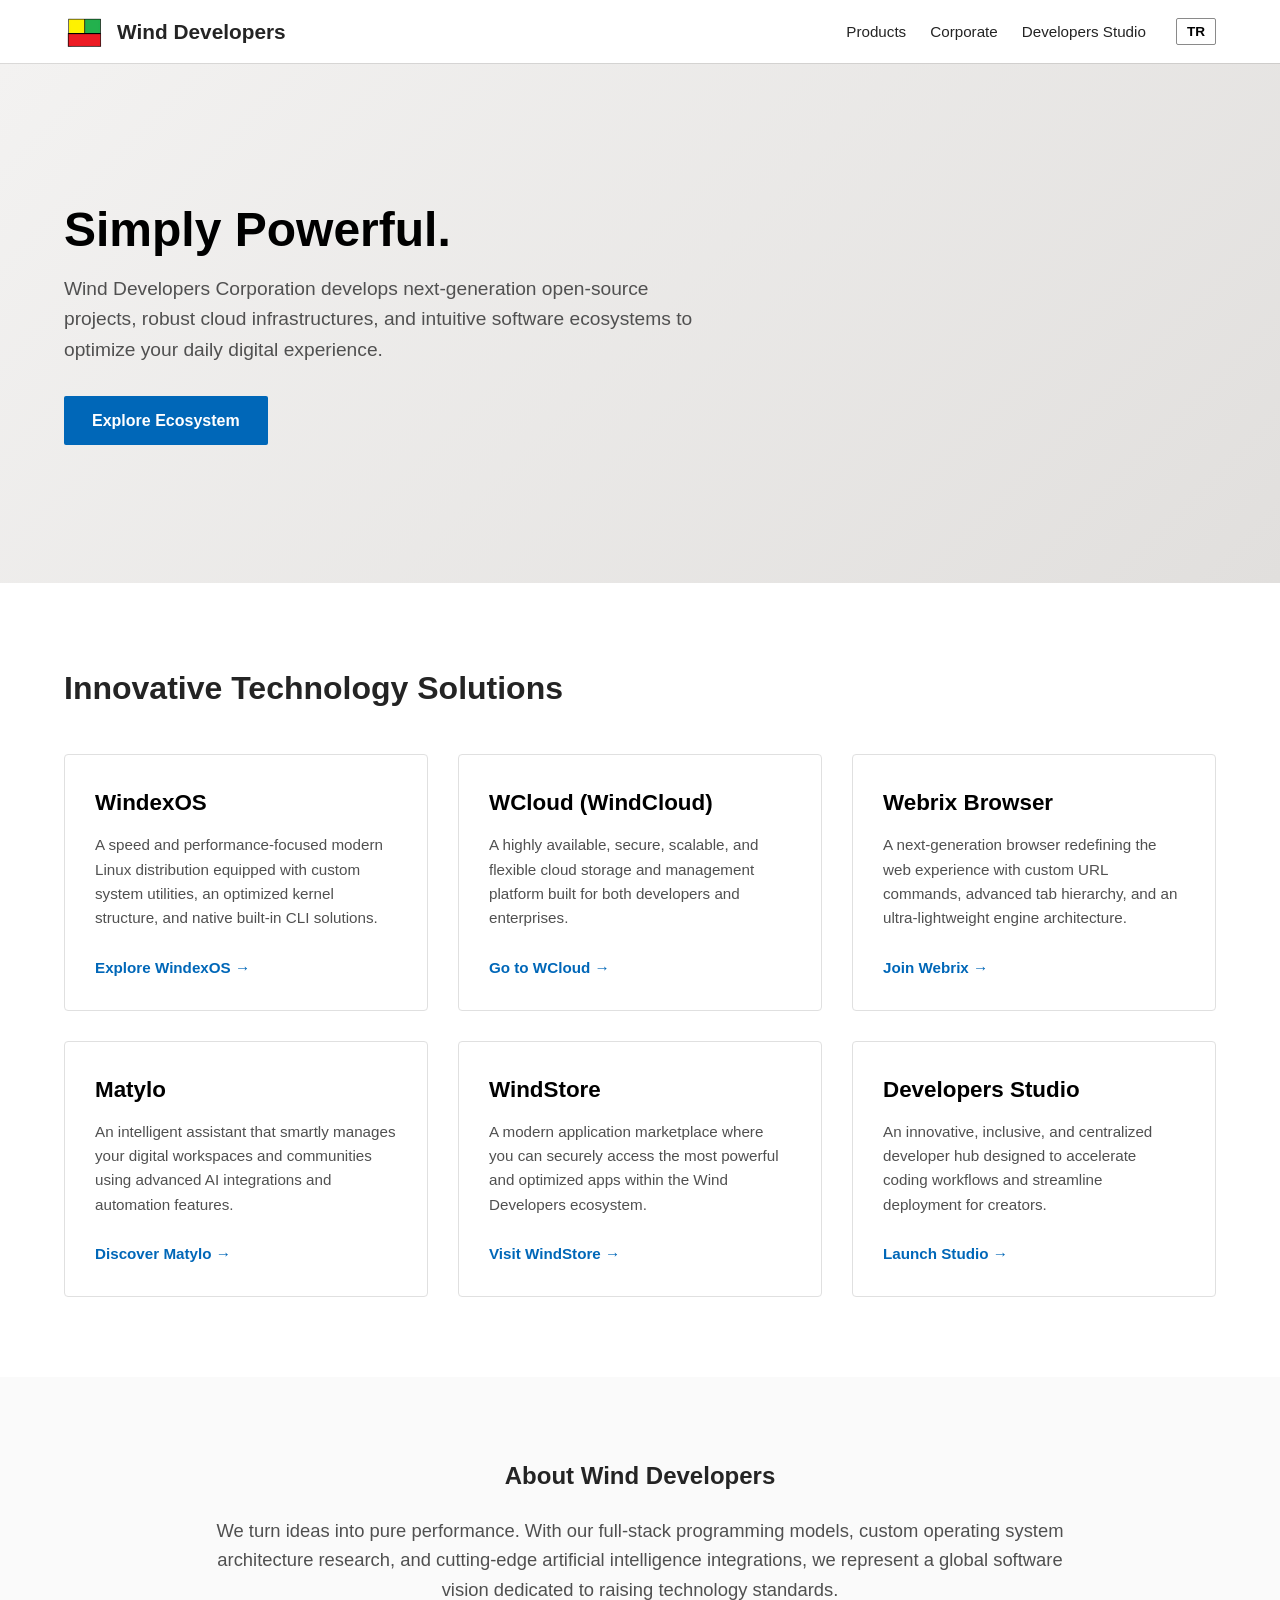
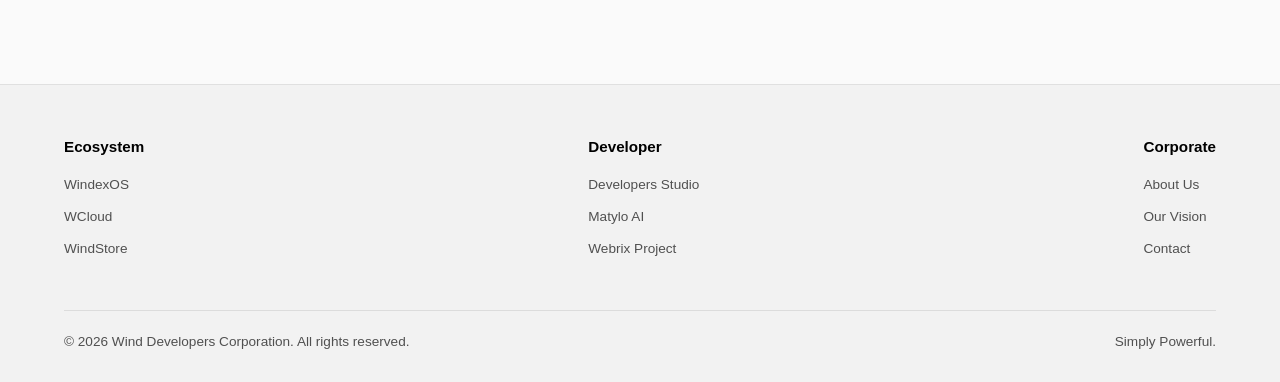
==== index.html @ a7b209c8 "Update index.html" ====
<!DOCTYPE html>
<html lang="en">
<head>
    <meta charset="UTF-8">
    <meta name="viewport" content="width=device-width, initial-scale=1.0">

    <!-- PRIMARY SEO -->
    <title>Wind Developers Corporation | Software & Cloud Solutions</title>
    <meta name="description" content="Wind Developers Corporation builds next-generation software: WindexOS Linux distro, WCloud storage, Webrix Browser, Matylo AI assistant, and the WindStore ecosystem.">
    <meta name="keywords" content="Wind Developers, WindexOS, WCloud, Webrix Browser, Matylo, WindStore, software company, open source, cloud infrastructure, Linux distribution">
    <meta name="author" content="Wind Developers Corporation">
    <meta name="robots" content="index, follow">

    <!-- CANONICAL -->
    <link rel="canonical" href="https://winddevelopers.duckdns.org/">

    <!-- HREFLANG for EN/TR -->
    <link rel="alternate" hreflang="en" href="https://winddevelopers.duckdns.org/">
    <link rel="alternate" hreflang="tr" href="https://winddevelopers.duckdns.org/?lang=tr">
    <link rel="alternate" hreflang="x-default" href="https://winddevelopers.duckdns.org/">

    <!-- GOOGLE SEARCH CONSOLE VERIFICATION -->
    <meta name="google-site-verification" content="AOjkO5IK5S6VUMw4ElCkUhm76u-BxYcvzF2sUktvgsA">

    <!-- FAVICON -->
    <link rel="icon" type="image/png" href="logo.png">
    <link rel="apple-touch-icon" href="logo.png">

    <!-- OPEN GRAPH -->
    <meta property="og:type" content="website">
    <meta property="og:title" content="Wind Developers Corporation | Simply Powerful">
    <meta property="og:description" content="Next-generation open-source projects, cloud infrastructures, and software ecosystems: WindexOS, WCloud, Webrix, Matylo, WindStore.">
    <meta property="og:image" content="https://winddevelopers.duckdns.org/logo.png">
    <meta property="og:url" content="https://winddevelopers.duckdns.org/">
    <meta property="og:site_name" content="Wind Developers Corporation">
    <meta property="og:locale" content="en_US">
    <meta property="og:locale:alternate" content="tr_TR">

    <!-- TWITTER CARD -->
    <meta name="twitter:card" content="summary_large_image">
    <meta name="twitter:title" content="Wind Developers Corporation | Simply Powerful">
    <meta name="twitter:description" content="WindexOS, WCloud, Webrix Browser, Matylo AI — the full Wind Developers ecosystem.">
    <meta name="twitter:image" content="https://winddevelopers.duckdns.org/logo.png">

    <!-- STRUCTURED DATA (JSON-LD) — helps Google understand the company -->
    <script type="application/ld+json">
    {
      "@context": "https://schema.org",
      "@type": "Organization",
      "name": "Wind Developers Corporation",
      "url": "https://winddevelopers.duckdns.org/",
      "logo": "https://winddevelopers.duckdns.org/logo.png",
      "description": "Wind Developers Corporation builds next-generation open-source software, cloud infrastructure, and AI-powered ecosystems including WindexOS, WCloud, Webrix Browser, Matylo, and WindStore.",
      "foundingDate": "2024",
      "sameAs": [
        "https://developerswind.vercel.app/",
        "https://windwindex.vercel.app/",
        "https://windcloud.onhercules.app"
      ],
      "makesOffer": [
        { "@type": "Offer", "name": "WindexOS", "url": "https://windwindex.vercel.app/" },
        { "@type": "Offer", "name": "WCloud", "url": "https://windcloud.onhercules.app" },
        { "@type": "Offer", "name": "Webrix Browser", "url": "https://sites.google.com/view/webrixbrowser/home" },
        { "@type": "Offer", "name": "Matylo", "url": "https://sites.google.com/view/matylo/ana-sayfa" },
        { "@type": "Offer", "name": "WindStore", "url": "https://windstore.base44.app/" },
        { "@type": "Offer", "name": "Developers Studio", "url": "https://developerswind.vercel.app/" }
      ]
    }
    </script>

    <style>
        :root {
            --primary-color: #0067b8;
            --dark-bg: #111111;
            --light-bg: #f2f2f2;
            --text-color: #242424;
            --text-light: #505050;
            --card-shadow: 0 4px 12px rgba(0, 0, 0, 0.08);
            --transition: all 0.3s ease;
        }

        * {
            margin: 0;
            padding: 0;
            box-sizing: border-box;
            font-family: 'Segoe UI', Tahoma, Geneva, Verdana, sans-serif;
        }

        body {
            color: var(--text-color);
            background-color: #fff;
            line-height: 1.6;
        }

        header {
            position: sticky;
            top: 0;
            background: rgba(255, 255, 255, 0.95);
            backdrop-filter: blur(10px);
            box-shadow: 0 1px 0 rgba(0,0,0,0.1);
            z-index: 1000;
        }

        .nav-container {
            max-width: 1600px;
            margin: 0 auto;
            display: flex;
            justify-content: space-between;
            align-items: center;
            padding: 15px 5%;
        }

        .logo-area {
            display: flex;
            align-items: center;
            gap: 12px;
            text-decoration: none;
            color: var(--text-color);
            font-weight: 700;
            font-size: 1.3rem;
        }

        .logo-area img {
            height: 32px;
            width: auto;
        }

        .nav-right {
            display: flex;
            align-items: center;
            gap: 30px;
        }

        nav ul {
            display: flex;
            list-style: none;
            gap: 24px;
        }

        nav ul a {
            text-decoration: none;
            color: var(--text-color);
            font-size: 0.95rem;
            font-weight: 500;
            transition: var(--transition);
        }

        nav ul a:hover {
            color: var(--primary-color);
        }

        .lang-switcher {
            background: #fff;
            border: 1px solid #8a8a8a;
            padding: 5px 10px;
            font-size: 0.85rem;
            font-weight: 600;
            cursor: pointer;
            transition: var(--transition);
            border-radius: 2px;
        }

        .lang-switcher:hover {
            background: var(--light-bg);
            border-color: var(--text-color);
        }

        .hero {
            background: linear-gradient(135deg, #f3f2f1 0%, #e1dfdd 100%);
            padding: 100px 5%;
            display: flex;
            align-items: center;
            min-height: 520px;
        }

        .hero-content {
            max-width: 650px;
        }

        .hero h1 {
            font-size: 3rem;
            font-weight: 600;
            line-height: 1.2;
            margin-bottom: 15px;
            color: #000;
        }

        .hero p {
            font-size: 1.2rem;
            color: var(--text-light);
            margin-bottom: 30px;
        }

        .cta-btn {
            display: inline-block;
            background-color: var(--primary-color);
            color: #fff;
            padding: 12px 28px;
            font-weight: 600;
            text-decoration: none;
            transition: var(--transition);
            border-radius: 2px;
        }

        .cta-btn:hover {
            background-color: #005293;
            box-shadow: var(--card-shadow);
        }

        .products-section {
            max-width: 1600px;
            margin: 0 auto;
            padding: 80px 5%;
        }

        .section-title {
            font-size: 2rem;
            font-weight: 600;
            margin-bottom: 40px;
        }

        .products-grid {
            display: grid;
            grid-template-columns: repeat(auto-fit, minmax(320px, 1fr));
            gap: 30px;
        }

        .product-card {
            background: #fff;
            border: 1px solid #e0e0e0;
            padding: 30px;
            display: flex;
            flex-direction: column;
            justify-content: space-between;
            transition: var(--transition);
            border-radius: 4px;
        }

        .product-card:hover {
            transform: translateY(-4px);
            box-shadow: 0 15px 30px rgba(0,0,0,0.1);
            border-color: transparent;
        }

        .product-card h3 {
            font-size: 1.4rem;
            margin-bottom: 12px;
            color: #000;
        }

        .product-card p {
            color: var(--text-light);
            font-size: 0.95rem;
            margin-bottom: 25px;
            flex-grow: 1;
        }

        .product-link {
            color: var(--primary-color);
            text-decoration: none;
            font-weight: 600;
            font-size: 0.95rem;
            display: inline-flex;
            align-items: center;
            gap: 5px;
        }

        .product-link:hover {
            text-decoration: underline;
        }

        .about-section {
            background-color: #fafafa;
            padding: 80px 5%;
            text-align: center;
        }

        .about-container {
            max-width: 850px;
            margin: 0 auto;
        }

        .about-container p {
            font-size: 1.15rem;
            color: var(--text-light);
            margin-top: 20px;
        }

        footer {
            background-color: var(--light-bg);
            padding: 50px 5% 30px;
            border-top: 1px solid #e0e0e0;
            font-size: 0.85rem;
            color: var(--text-light);
        }

        .footer-container {
            max-width: 1600px;
            margin: 0 auto;
            display: flex;
            justify-content: space-between;
            flex-wrap: wrap;
            gap: 30px;
            margin-bottom: 40px;
        }

        .footer-col h4 {
            color: #000;
            margin-bottom: 15px;
            font-size: 0.95rem;
        }

        .footer-col ul {
            list-style: none;
        }

        .footer-col ul li {
            margin-bottom: 10px;
        }

        .footer-col ul li a {
            text-decoration: none;
            color: var(--text-light);
            transition: var(--transition);
        }

        .footer-col ul li a:hover {
            color: var(--primary-color);
            text-decoration: underline;
        }

        .footer-bottom {
            max-width: 1600px;
            margin: 0 auto;
            display: flex;
            justify-content: space-between;
            align-items: center;
            border-top: 1px solid #dcdcdc;
            padding-top: 20px;
        }

        @media (max-width: 768px) {
            .nav-container {
                flex-direction: column;
                gap: 15px;
            }
            .nav-right {
                flex-direction: column;
                gap: 15px;
            }
            nav ul {
                flex-wrap: wrap;
                justify-content: center;
                gap: 15px;
            }
            .hero h1 {
                font-size: 2.2rem;
            }
            .footer-bottom {
                flex-direction: column;
                gap: 15px;
                text-align: center;
            }
        }
    </style>
</head>
<body>

    <header>
        <div class="nav-container">
            <a href="#" class="logo-area" aria-label="Wind Developers Home">
                <img src="logo.png" alt="Wind Developers Corporation Logo">
                <span>Wind Developers</span>
            </a>
            <div class="nav-right">
                <nav aria-label="Main navigation">
                    <ul>
                        <li><a href="#products" id="nav-products">Products</a></li>
                        <li><a href="#about" id="nav-about">Corporate</a></li>
                        <li><a href="https://developerswind.vercel.app/" target="_blank" rel="noopener" id="nav-studio">Developers Studio</a></li>
                    </ul>
                </nav>
                <button class="lang-switcher" onclick="toggleLanguage()" id="lang-btn" aria-label="Switch language">TR</button>
            </div>
        </div>
    </header>

    <main>
        <section class="hero" aria-label="Hero">
            <div class="hero-content">
                <h1 id="hero-title">Simply Powerful.</h1>
                <p id="hero-desc">Wind Developers Corporation develops next-generation open-source projects, robust cloud infrastructures, and intuitive software ecosystems to optimize your daily digital experience.</p>
                <a href="#products" class="cta-btn" id="hero-cta">Explore Ecosystem</a>
            </div>
        </section>

        <section id="products" class="products-section" aria-label="Products">
            <h2 class="section-title" id="section-products-title">Innovative Technology Solutions</h2>
            <div class="products-grid">

                <article class="product-card">
                    <div>
                        <h3 id="p1-title">WindexOS</h3>
                        <p id="p1-desc">A speed and performance-focused modern Linux distribution equipped with custom system utilities, an optimized kernel structure, and native built-in CLI solutions.</p>
                    </div>
                    <a href="https://windwindex.vercel.app/" class="product-link" target="_blank" rel="noopener" id="p1-link">Explore WindexOS &rarr;</a>
                </article>

                <article class="product-card">
                    <div>
                        <h3 id="p2-title">WCloud (WindCloud)</h3>
                        <p id="p2-desc">A highly available, secure, scalable, and flexible cloud storage and management platform built for both developers and enterprises.</p>
                    </div>
                    <a href="https://windcloud.onhercules.app" class="product-link" target="_blank" rel="noopener" id="p2-link">Go to WCloud &rarr;</a>
                </article>

                <article class="product-card">
                    <div>
                        <h3 id="p3-title">Webrix Browser</h3>
                        <p id="p3-desc">A next-generation browser redefining the web experience with custom URL commands, advanced tab hierarchy, and an ultra-lightweight engine architecture.</p>
                    </div>
                    <a href="https://sites.google.com/view/webrixbrowser/home" class="product-link" target="_blank" rel="noopener" id="p3-link">Join Webrix &rarr;</a>
                </article>

                <article class="product-card">
                    <div>
                        <h3 id="p4-title">Matylo</h3>
                        <p id="p4-desc">An intelligent assistant that smartly manages your digital workspaces and communities using advanced AI integrations and automation features.</p>
                    </div>
                    <a href="https://sites.google.com/view/matylo/ana-sayfa" class="product-link" target="_blank" rel="noopener" id="p4-link">Discover Matylo &rarr;</a>
                </article>

                <article class="product-card">
                    <div>
                        <h3 id="p5-title">WindStore</h3>
                        <p id="p5-desc">A modern application marketplace where you can securely access the most powerful and optimized apps within the Wind Developers ecosystem.</p>
                    </div>
                    <a href="https://windstore.base44.app/" class="product-link" target="_blank" rel="noopener" id="p5-link">Visit WindStore &rarr;</a>
                </article>

                <article class="product-card">
                    <div>
                        <h3 id="p6-title">Developers Studio</h3>
                        <p id="p6-desc">An innovative, inclusive, and centralized developer hub designed to accelerate coding workflows and streamline deployment for creators.</p>
                    </div>
                    <a href="https://developerswind.vercel.app/" class="product-link" target="_blank" rel="noopener" id="p6-link">Launch Studio &rarr;</a>
                </article>

            </div>
        </section>

        <section id="about" class="about-section" aria-label="About">
            <div class="about-container">
                <h2 id="about-title">About Wind Developers</h2>
                <p id="about-desc">We turn ideas into pure performance. With our full-stack programming models, custom operating system architecture research, and cutting-edge artificial intelligence integrations, we represent a global software vision dedicated to raising technology standards.</p>
            </div>
        </section>
    </main>

    <footer>
        <div class="footer-container">
            <div class="footer-col">
                <h4 id="f-col1">Ecosystem</h4>
                <ul>
                    <li><a href="https://windwindex.vercel.app/">WindexOS</a></li>
                    <li><a href="https://windcloud.onhercules.app">WCloud</a></li>
                    <li><a href="https://windstore.base44.app/">WindStore</a></li>
                </ul>
            </div>
            <div class="footer-col">
                <h4 id="f-col2">Developer</h4>
                <ul>
                    <li><a href="https://developerswind.vercel.app/">Developers Studio</a></li>
                    <li><a href="https://sites.google.com/view/matylo/ana-sayfa">Matylo AI</a></li>
                    <li><a href="https://sites.google.com/view/webrixbrowser/home">Webrix Project</a></li>
                </ul>
            </div>
            <div class="footer-col">
                <h4 id="f-col3">Corporate</h4>
                <ul>
                    <li><a href="#about" id="f-link-about">About Us</a></li>
                    <li><a href="#about" id="f-link-vision">Our Vision</a></li>
                    <li><a href="mailto:supportwinddevs@gmail.com" id="f-link-contact">Contact</a></li>
                </ul>
            </div>
        </div>

        <div class="footer-bottom">
            <span id="footer-copy">&copy; 2026 Wind Developers Corporation. All rights reserved.</span>
            <span>Simply Powerful.</span>
        </div>
    </footer>

    <script>
        const translations = {
            en: {
                pageTitle: "Wind Developers Corporation | Software & Cloud Solutions",
                metaDesc: "Wind Developers Corporation builds next-generation software: WindexOS Linux distro, WCloud storage, Webrix Browser, Matylo AI assistant, and the WindStore ecosystem.",
                navProducts: "Products",
                navAbout: "Corporate",
                navStudio: "Developers Studio",
                heroTitle: "Simply Powerful.",
                heroDesc: "Wind Developers Corporation develops next-generation open-source projects, robust cloud infrastructures, and intuitive software ecosystems to optimize your daily digital experience.",
                heroCta: "Explore Ecosystem",
                sectionProductsTitle: "Innovative Technology Solutions",
                p1Title: "WindexOS", p1Desc: "A speed and performance-focused modern Linux distribution equipped with custom system utilities, an optimized kernel structure, and native built-in CLI solutions.", p1Link: "Explore WindexOS →",
                p2Title: "WCloud (WindCloud)", p2Desc: "A highly available, secure, scalable, and flexible cloud storage and management platform built for both developers and enterprises.", p2Link: "Go to WCloud →",
                p3Title: "Webrix Browser", p3Desc: "A next-generation browser redefining the web experience with custom URL commands, advanced tab hierarchy, and an ultra-lightweight engine architecture.", p3Link: "Join Webrix →",
                p4Title: "Matylo", p4Desc: "An intelligent assistant that smartly manages your digital workspaces and communities using advanced AI integrations and automation features.", p4Link: "Discover Matylo →",
                p5Title: "WindStore", p5Desc: "A modern application marketplace where you can securely access the most powerful and optimized apps within the Wind Developers ecosystem.", p5Link: "Visit WindStore →",
                p6Title: "Developers Studio", p6Desc: "An innovative, inclusive, and centralized developer hub designed to accelerate coding workflows and streamline deployment for creators.", p6Link: "Launch Studio →",
                aboutTitle: "About Wind Developers",
                aboutDesc: "We turn ideas into pure performance. With our full-stack programming models, custom operating system architecture research, and cutting-edge artificial intelligence integrations, we represent a global software vision dedicated to raising technology standards.",
                fCol1: "Ecosystem", fCol2: "Developer", fCol3: "Corporate",
                fLinkAbout: "About Us", fLinkVision: "Our Vision", fLinkContact: "Contact",
                footerCopy: "© 2026 Wind Developers Corporation. All rights reserved.",
                btnText: "TR"
            },
            tr: {
                pageTitle: "Wind Developers Corporation | Simply Powerful",
                metaDesc: "Wind Developers Corporation; WindexOS, WCloud, Webrix Browser ve yapay zeka çözümleriyle geleceğin teknolojisini ve yazılım ekosistemini inşa ediyor.",
                navProducts: "Ürünlerimiz",
                navAbout: "Kurumsal",
                navStudio: "Developers Studio",
                heroTitle: "Simply Powerful.",
                heroDesc: "Wind Developers Corporation, yeni nesil açık kaynak projeler, kararlı bulut altyapıları ve günlük dijital deneyiminizi optimize eden yazılım ekosistemleri geliştirir.",
                heroCta: "Ekosistemi Keşfedin",
                sectionProductsTitle: "Yenilikçi Teknoloji Çözümlerimiz",
                p1Title: "WindexOS", p1Desc: "Özelleştirilmiş sistem araçları, optimize edilmiş çekirdek yapısı ve yerleşik özgün CLI çözümleriyle donatılmış, hız ve performans odaklı modern Linux dağıtımı.", p1Link: "WindexOS Projesini İnceleyin →",
                p2Title: "WCloud (WindCloud)", p2Desc: "Geliştiriciler ve kurumlar için yüksek erişilebilirlik sunan, güvenli, ölçeklenebilir ve esnek bulut depolama ve yönetim platformu.", p2Link: "WCloud'a Gidin →",
                p3Title: "Webrix Browser", p3Desc: "Özel URL komutları, gelişmiş sekme hiyerarşisi ve ultra hafif motor mimarisiyle web deneyimini yeniden tanımlayan yeni nesil tarayıcı.", p3Link: "Webrix dünyasına katılın →",
                p4Title: "Matylo", p4Desc: "Yapay zeka entegrasyonları ve gelişmiş otomasyon yetenekleri ile dijital çalışma alanlarınızı ve topluluklarınızı akıllıca yöneten asistan.", p4Link: "Matylo Bot'u Keşfedin →",
                p5Title: "WindStore", p5Desc: "Wind Developers ekosistemindeki en güçlü ve optimize uygulamalara güvenle erişebileceğiniz modern uygulama mağazası altyapısı.", p5Link: "WindStore'u Ziyaret Edin →",
                p6Title: "Developers Studio", p6Desc: "Geliştiriciler için kodlama süreçlerini hızlandıran, entegrasyonu kolaylaştıran yenilikçi ve kapsayıcı merkezi geliştirici platformu.", p6Link: "Stüdyoya Giriş Yapın →",
                aboutTitle: "Wind Developers Hakkında",
                aboutDesc: "Fikirleri performansa dönüştürüyoruz. Tam yığın (full-stack) programlama modellerimiz, işletim sistemi mimarisi çalışmalarımız ve yenilikçi yapay zeka entegrasyonlarımızla, teknoloji standartlarını yükseltmeyi hedefleyen global bir yazılım vizyonuyuz.",
                fCol1: "Ekosistem", fCol2: "Geliştirici", fCol3: "Kurumsal",
                fLinkAbout: "Hakkımızda", fLinkVision: "Vizyonumuz", fLinkContact: "İletişim",
                footerCopy: "© 2026 Wind Developers Corporation. Tüm hakları saklıdır.",
                btnText: "EN"
            }
        };

        let currentLang = 'en';

        function applyTranslations(lang) {
            const t = translations[lang];
            document.documentElement.lang = lang;

            // BUG FIX: title tag document.title ile değiştirilmeli
            document.title = t.pageTitle;

            // Meta description
            document.querySelector('meta[name="description"]').setAttribute('content', t.metaDesc);
            document.querySelector('meta[property="og:title"]').setAttribute('content', t.pageTitle);
            document.querySelector('meta[property="og:description"]').setAttribute('content', t.metaDesc);

            document.getElementById('nav-products').innerText = t.navProducts;
            document.getElementById('nav-about').innerText = t.navAbout;
            document.getElementById('nav-studio').innerText = t.navStudio;

            document.getElementById('hero-title').innerText = t.heroTitle;
            document.getElementById('hero-desc').innerText = t.heroDesc;
            document.getElementById('hero-cta').innerText = t.heroCta;

            document.getElementById('section-products-title').innerText = t.sectionProductsTitle;

            ['1','2','3','4','5','6'].forEach(n => {
                document.getElementById(`p${n}-title`).innerText = t[`p${n}Title`];
                document.getElementById(`p${n}-desc`).innerText = t[`p${n}Desc`];
                document.getElementById(`p${n}-link`).innerText = t[`p${n}Link`];
            });

            document.getElementById('about-title').innerText = t.aboutTitle;
            document.getElementById('about-desc').innerText = t.aboutDesc;

            document.getElementById('f-col1').innerText = t.fCol1;
            document.getElementById('f-col2').innerText = t.fCol2;
            document.getElementById('f-col3').innerText = t.fCol3;
            document.getElementById('f-link-about').innerText = t.fLinkAbout;
            document.getElementById('f-link-vision').innerText = t.fLinkVision;
            document.getElementById('f-link-contact').innerText = t.fLinkContact;
            document.getElementById('footer-copy').innerText = t.footerCopy;

            document.getElementById('lang-btn').innerText = t.btnText;
        }

        function toggleLanguage() {
            currentLang = currentLang === 'en' ? 'tr' : 'en';
            applyTranslations(currentLang);
        }

        // URL'de ?lang=tr varsa otomatik Türkçe aç
        if (new URLSearchParams(window.location.search).get('lang') === 'tr') {
            currentLang = 'tr';
            applyTranslations('tr');
        }
    </script>
</body>
</html>
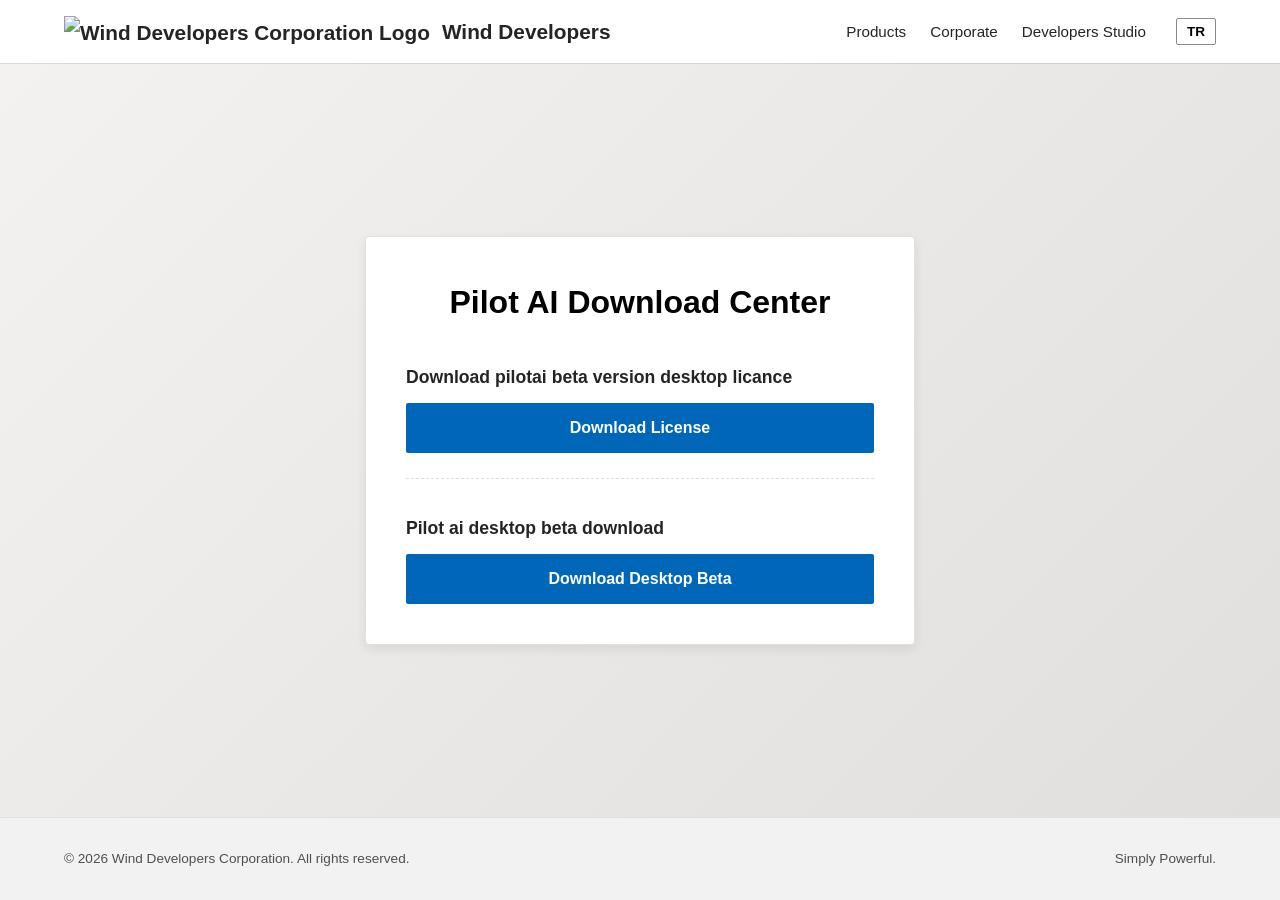
==== commit 5db969de: "Update index.html" ====
--- a/index.html
+++ b/index.html
@@ -4,69 +4,13 @@
     <meta charset="UTF-8">
     <meta name="viewport" content="width=device-width, initial-scale=1.0">
 
-    <!-- PRIMARY SEO -->
-    <title>Wind Developers Corporation | Software & Cloud Solutions</title>
-    <meta name="description" content="Wind Developers Corporation builds next-generation software: WindexOS Linux distro, WCloud storage, Webrix Browser, Matylo AI assistant, and the WindStore ecosystem.">
-    <meta name="keywords" content="Wind Developers, WindexOS, WCloud, Webrix Browser, Matylo, WindStore, software company, open source, cloud infrastructure, Linux distribution">
+    <title>Pilot AI Download Center | Wind Developers Corporation</title>
+    <meta name="description" content="Download Pilot AI Desktop Beta and Beta Version Desktop License keys provided by Wind Developers Corporation.">
     <meta name="author" content="Wind Developers Corporation">
     <meta name="robots" content="index, follow">
 
-    <!-- CANONICAL -->
-    <link rel="canonical" href="https://winddevelopers.duckdns.org/">
-
-    <!-- HREFLANG for EN/TR -->
-    <link rel="alternate" hreflang="en" href="https://winddevelopers.duckdns.org/">
-    <link rel="alternate" hreflang="tr" href="https://winddevelopers.duckdns.org/?lang=tr">
-    <link rel="alternate" hreflang="x-default" href="https://winddevelopers.duckdns.org/">
-
-    <!-- GOOGLE SEARCH CONSOLE VERIFICATION -->
-    <meta name="google-site-verification" content="AOjkO5IK5S6VUMw4ElCkUhm76u-BxYcvzF2sUktvgsA">
-
-    <!-- FAVICON -->
-    <link rel="icon" type="image/png" href="logo.png">
-    <link rel="apple-touch-icon" href="logo.png">
-
-    <!-- OPEN GRAPH -->
-    <meta property="og:type" content="website">
-    <meta property="og:title" content="Wind Developers Corporation | Simply Powerful">
-    <meta property="og:description" content="Next-generation open-source projects, cloud infrastructures, and software ecosystems: WindexOS, WCloud, Webrix, Matylo, WindStore.">
-    <meta property="og:image" content="https://winddevelopers.duckdns.org/logo.png">
-    <meta property="og:url" content="https://winddevelopers.duckdns.org/">
-    <meta property="og:site_name" content="Wind Developers Corporation">
-    <meta property="og:locale" content="en_US">
-    <meta property="og:locale:alternate" content="tr_TR">
-
-    <!-- TWITTER CARD -->
-    <meta name="twitter:card" content="summary_large_image">
-    <meta name="twitter:title" content="Wind Developers Corporation | Simply Powerful">
-    <meta name="twitter:description" content="WindexOS, WCloud, Webrix Browser, Matylo AI — the full Wind Developers ecosystem.">
-    <meta name="twitter:image" content="https://winddevelopers.duckdns.org/logo.png">
-
-    <!-- STRUCTURED DATA (JSON-LD) — helps Google understand the company -->
-    <script type="application/ld+json">
-    {
-      "@context": "https://schema.org",
-      "@type": "Organization",
-      "name": "Wind Developers Corporation",
-      "url": "https://winddevelopers.duckdns.org/",
-      "logo": "https://winddevelopers.duckdns.org/logo.png",
-      "description": "Wind Developers Corporation builds next-generation open-source software, cloud infrastructure, and AI-powered ecosystems including WindexOS, WCloud, Webrix Browser, Matylo, and WindStore.",
-      "foundingDate": "2024",
-      "sameAs": [
-        "https://developerswind.vercel.app/",
-        "https://windwindex.vercel.app/",
-        "https://windcloud.onhercules.app"
-      ],
-      "makesOffer": [
-        { "@type": "Offer", "name": "WindexOS", "url": "https://windwindex.vercel.app/" },
-        { "@type": "Offer", "name": "WCloud", "url": "https://windcloud.onhercules.app" },
-        { "@type": "Offer", "name": "Webrix Browser", "url": "https://sites.google.com/view/webrixbrowser/home" },
-        { "@type": "Offer", "name": "Matylo", "url": "https://sites.google.com/view/matylo/ana-sayfa" },
-        { "@type": "Offer", "name": "WindStore", "url": "https://windstore.base44.app/" },
-        { "@type": "Offer", "name": "Developers Studio", "url": "https://developerswind.vercel.app/" }
-      ]
-    }
-    </script>
+    <link rel="icon" type="image/png" href="https://winddevelopers.duckdns.org/logo.png">
+    <link rel="apple-touch-icon" href="https://winddevelopers.duckdns.org/logo.png">
 
     <style>
         :root {
@@ -90,6 +34,9 @@
             color: var(--text-color);
             background-color: #fff;
             line-height: 1.6;
+            display: flex;
+            flex-direction: column;
+            min-height: 100vh;
         }
 
         header {
@@ -165,178 +112,88 @@
             border-color: var(--text-color);
         }
 
-        .hero {
+        main {
+            flex-grow: 1;
+            display: flex;
+            align-items: center;
+            justify-content: center;
             background: linear-gradient(135deg, #f3f2f1 0%, #e1dfdd 100%);
-            padding: 100px 5%;
-            display: flex;
-            align-items: center;
-            min-height: 520px;
-        }
-
-        .hero-content {
-            max-width: 650px;
-        }
-
-        .hero h1 {
-            font-size: 3rem;
+            padding: 60px 5%;
+        }
+
+        .download-container {
+            background: #fff;
+            border: 1px solid #e0e0e0;
+            padding: 40px;
+            max-width: 550px;
+            width: 100%;
+            border-radius: 4px;
+            box-shadow: var(--card-shadow);
+            text-align: center;
+        }
+
+        .download-container h1 {
+            font-size: 2rem;
             font-weight: 600;
-            line-height: 1.2;
-            margin-bottom: 15px;
+            margin-bottom: 35px;
             color: #000;
         }
 
-        .hero p {
-            font-size: 1.2rem;
-            color: var(--text-light);
-            margin-bottom: 30px;
-        }
-
-        .cta-btn {
+        .download-section {
+            margin-bottom: 35px;
+            padding-bottom: 25px;
+            text-align: left;
+        }
+
+        .download-section:first-of-type {
+            border-bottom: 1px dashed #e0e0e0;
+        }
+
+        .download-section:last-of-type {
+            margin-bottom: 0;
+            padding-bottom: 0;
+        }
+
+        .download-label {
+            font-size: 1.1rem;
+            font-weight: 600;
+            color: var(--text-color);
+            margin-bottom: 12px;
+            display: block;
+        }
+
+        .download-btn {
             display: inline-block;
             background-color: var(--primary-color);
             color: #fff;
-            padding: 12px 28px;
+            padding: 12px 32px;
             font-weight: 600;
             text-decoration: none;
             transition: var(--transition);
             border-radius: 2px;
-        }
-
-        .cta-btn:hover {
+            width: 100%;
+            text-align: center;
+        }
+
+        .download-btn:hover {
             background-color: #005293;
             box-shadow: var(--card-shadow);
         }
 
-        .products-section {
-            max-width: 1600px;
-            margin: 0 auto;
-            padding: 80px 5%;
-        }
-
-        .section-title {
-            font-size: 2rem;
-            font-weight: 600;
-            margin-bottom: 40px;
-        }
-
-        .products-grid {
-            display: grid;
-            grid-template-columns: repeat(auto-fit, minmax(320px, 1fr));
-            gap: 30px;
-        }
-
-        .product-card {
-            background: #fff;
-            border: 1px solid #e0e0e0;
-            padding: 30px;
-            display: flex;
-            flex-direction: column;
-            justify-content: space-between;
-            transition: var(--transition);
-            border-radius: 4px;
-        }
-
-        .product-card:hover {
-            transform: translateY(-4px);
-            box-shadow: 0 15px 30px rgba(0,0,0,0.1);
-            border-color: transparent;
-        }
-
-        .product-card h3 {
-            font-size: 1.4rem;
-            margin-bottom: 12px;
-            color: #000;
-        }
-
-        .product-card p {
-            color: var(--text-light);
-            font-size: 0.95rem;
-            margin-bottom: 25px;
-            flex-grow: 1;
-        }
-
-        .product-link {
-            color: var(--primary-color);
-            text-decoration: none;
-            font-weight: 600;
-            font-size: 0.95rem;
-            display: inline-flex;
-            align-items: center;
-            gap: 5px;
-        }
-
-        .product-link:hover {
-            text-decoration: underline;
-        }
-
-        .about-section {
-            background-color: #fafafa;
-            padding: 80px 5%;
-            text-align: center;
-        }
-
-        .about-container {
-            max-width: 850px;
-            margin: 0 auto;
-        }
-
-        .about-container p {
-            font-size: 1.15rem;
-            color: var(--text-light);
-            margin-top: 20px;
-        }
-
         footer {
             background-color: var(--light-bg);
-            padding: 50px 5% 30px;
+            padding: 30px 5%;
             border-top: 1px solid #e0e0e0;
             font-size: 0.85rem;
             color: var(--text-light);
         }
 
-        .footer-container {
-            max-width: 1600px;
-            margin: 0 auto;
-            display: flex;
-            justify-content: space-between;
-            flex-wrap: wrap;
-            gap: 30px;
-            margin-bottom: 40px;
-        }
-
-        .footer-col h4 {
-            color: #000;
-            margin-bottom: 15px;
-            font-size: 0.95rem;
-        }
-
-        .footer-col ul {
-            list-style: none;
-        }
-
-        .footer-col ul li {
-            margin-bottom: 10px;
-        }
-
-        .footer-col ul li a {
-            text-decoration: none;
-            color: var(--text-light);
-            transition: var(--transition);
-        }
-
-        .footer-col ul li a:hover {
-            color: var(--primary-color);
-            text-decoration: underline;
-        }
-
         .footer-bottom {
             max-width: 1600px;
             margin: 0 auto;
             display: flex;
             justify-content: space-between;
             align-items: center;
-            border-top: 1px solid #dcdcdc;
-            padding-top: 20px;
         }
 
         @media (max-width: 768px) {
@@ -348,13 +205,8 @@
                 flex-direction: column;
                 gap: 15px;
             }
-            nav ul {
-                flex-wrap: wrap;
-                justify-content: center;
-                gap: 15px;
-            }
-            .hero h1 {
-                font-size: 2.2rem;
+            .download-container {
+                padding: 30px 20px;
             }
             .footer-bottom {
                 flex-direction: column;
@@ -368,15 +220,15 @@
 
     <header>
         <div class="nav-container">
-            <a href="#" class="logo-area" aria-label="Wind Developers Home">
-                <img src="logo.png" alt="Wind Developers Corporation Logo">
+            <a href="https://winddevelopers.duckdns.org/" class="logo-area" aria-label="Wind Developers Home">
+                <img src="https://winddevelopers.duckdns.org/logo.png" alt="Wind Developers Corporation Logo">
                 <span>Wind Developers</span>
             </a>
             <div class="nav-right">
                 <nav aria-label="Main navigation">
                     <ul>
-                        <li><a href="#products" id="nav-products">Products</a></li>
-                        <li><a href="#about" id="nav-about">Corporate</a></li>
+                        <li><a href="https://winddevelopers.duckdns.org/#products" id="nav-products">Products</a></li>
+                        <li><a href="https://winddevelopers.duckdns.org/#about" id="nav-about">Corporate</a></li>
                         <li><a href="https://developerswind.vercel.app/" target="_blank" rel="noopener" id="nav-studio">Developers Studio</a></li>
                     </ul>
                 </nav>
@@ -386,105 +238,22 @@
     </header>
 
     <main>
-        <section class="hero" aria-label="Hero">
-            <div class="hero-content">
-                <h1 id="hero-title">Simply Powerful.</h1>
-                <p id="hero-desc">Wind Developers Corporation develops next-generation open-source projects, robust cloud infrastructures, and intuitive software ecosystems to optimize your daily digital experience.</p>
-                <a href="#products" class="cta-btn" id="hero-cta">Explore Ecosystem</a>
+        <div class="download-container">
+            <h1 id="page-main-title">Pilot AI Download Center</h1>
+            
+            <div class="download-section">
+                <span class="download-label">Download pilotai beta version desktop licance</span>
+                <a href="https://gofile.io/d/LadP7a" target="_blank" rel="noopener" class="download-btn" id="btn-license">Download License</a>
             </div>
-        </section>
-
-        <section id="products" class="products-section" aria-label="Products">
-            <h2 class="section-title" id="section-products-title">Innovative Technology Solutions</h2>
-            <div class="products-grid">
-
-                <article class="product-card">
-                    <div>
-                        <h3 id="p1-title">WindexOS</h3>
-                        <p id="p1-desc">A speed and performance-focused modern Linux distribution equipped with custom system utilities, an optimized kernel structure, and native built-in CLI solutions.</p>
-                    </div>
-                    <a href="https://windwindex.vercel.app/" class="product-link" target="_blank" rel="noopener" id="p1-link">Explore WindexOS &rarr;</a>
-                </article>
-
-                <article class="product-card">
-                    <div>
-                        <h3 id="p2-title">WCloud (WindCloud)</h3>
-                        <p id="p2-desc">A highly available, secure, scalable, and flexible cloud storage and management platform built for both developers and enterprises.</p>
-                    </div>
-                    <a href="https://windcloud.onhercules.app" class="product-link" target="_blank" rel="noopener" id="p2-link">Go to WCloud &rarr;</a>
-                </article>
-
-                <article class="product-card">
-                    <div>
-                        <h3 id="p3-title">Webrix Browser</h3>
-                        <p id="p3-desc">A next-generation browser redefining the web experience with custom URL commands, advanced tab hierarchy, and an ultra-lightweight engine architecture.</p>
-                    </div>
-                    <a href="https://sites.google.com/view/webrixbrowser/home" class="product-link" target="_blank" rel="noopener" id="p3-link">Join Webrix &rarr;</a>
-                </article>
-
-                <article class="product-card">
-                    <div>
-                        <h3 id="p4-title">Matylo</h3>
-                        <p id="p4-desc">An intelligent assistant that smartly manages your digital workspaces and communities using advanced AI integrations and automation features.</p>
-                    </div>
-                    <a href="https://sites.google.com/view/matylo/ana-sayfa" class="product-link" target="_blank" rel="noopener" id="p4-link">Discover Matylo &rarr;</a>
-                </article>
-
-                <article class="product-card">
-                    <div>
-                        <h3 id="p5-title">WindStore</h3>
-                        <p id="p5-desc">A modern application marketplace where you can securely access the most powerful and optimized apps within the Wind Developers ecosystem.</p>
-                    </div>
-                    <a href="https://windstore.base44.app/" class="product-link" target="_blank" rel="noopener" id="p5-link">Visit WindStore &rarr;</a>
-                </article>
-
-                <article class="product-card">
-                    <div>
-                        <h3 id="p6-title">Developers Studio</h3>
-                        <p id="p6-desc">An innovative, inclusive, and centralized developer hub designed to accelerate coding workflows and streamline deployment for creators.</p>
-                    </div>
-                    <a href="https://developerswind.vercel.app/" class="product-link" target="_blank" rel="noopener" id="p6-link">Launch Studio &rarr;</a>
-                </article>
-
-            </div>
-        </section>
-
-        <section id="about" class="about-section" aria-label="About">
-            <div class="about-container">
-                <h2 id="about-title">About Wind Developers</h2>
-                <p id="about-desc">We turn ideas into pure performance. With our full-stack programming models, custom operating system architecture research, and cutting-edge artificial intelligence integrations, we represent a global software vision dedicated to raising technology standards.</p>
-            </div>
-        </section>
-    </main>
-
-    <footer>
-        <div class="footer-container">
-            <div class="footer-col">
-                <h4 id="f-col1">Ecosystem</h4>
-                <ul>
-                    <li><a href="https://windwindex.vercel.app/">WindexOS</a></li>
-                    <li><a href="https://windcloud.onhercules.app">WCloud</a></li>
-                    <li><a href="https://windstore.base44.app/">WindStore</a></li>
-                </ul>
-            </div>
-            <div class="footer-col">
-                <h4 id="f-col2">Developer</h4>
-                <ul>
-                    <li><a href="https://developerswind.vercel.app/">Developers Studio</a></li>
-                    <li><a href="https://sites.google.com/view/matylo/ana-sayfa">Matylo AI</a></li>
-                    <li><a href="https://sites.google.com/view/webrixbrowser/home">Webrix Project</a></li>
-                </ul>
-            </div>
-            <div class="footer-col">
-                <h4 id="f-col3">Corporate</h4>
-                <ul>
-                    <li><a href="#about" id="f-link-about">About Us</a></li>
-                    <li><a href="#about" id="f-link-vision">Our Vision</a></li>
-                    <li><a href="mailto:supportwinddevs@gmail.com" id="f-link-contact">Contact</a></li>
-                </ul>
+
+            <div class="download-section">
+                <span class="download-label">Pilot ai desktop beta download</span>
+                <a href="https://gofile.io/d/3ZuDJX" target="_blank" rel="noopener" class="download-btn" id="btn-app">Download Desktop Beta</a>
             </div>
         </div>
-
+    </main>
+
+    <footer>
         <div class="footer-bottom">
             <span id="footer-copy">&copy; 2026 Wind Developers Corporation. All rights reserved.</span>
             <span>Simply Powerful.</span>
@@ -494,48 +263,24 @@
     <script>
         const translations = {
             en: {
-                pageTitle: "Wind Developers Corporation | Software & Cloud Solutions",
-                metaDesc: "Wind Developers Corporation builds next-generation software: WindexOS Linux distro, WCloud storage, Webrix Browser, Matylo AI assistant, and the WindStore ecosystem.",
+                pageTitle: "Pilot AI Download Center | Wind Developers Corporation",
                 navProducts: "Products",
                 navAbout: "Corporate",
                 navStudio: "Developers Studio",
-                heroTitle: "Simply Powerful.",
-                heroDesc: "Wind Developers Corporation develops next-generation open-source projects, robust cloud infrastructures, and intuitive software ecosystems to optimize your daily digital experience.",
-                heroCta: "Explore Ecosystem",
-                sectionProductsTitle: "Innovative Technology Solutions",
-                p1Title: "WindexOS", p1Desc: "A speed and performance-focused modern Linux distribution equipped with custom system utilities, an optimized kernel structure, and native built-in CLI solutions.", p1Link: "Explore WindexOS →",
-                p2Title: "WCloud (WindCloud)", p2Desc: "A highly available, secure, scalable, and flexible cloud storage and management platform built for both developers and enterprises.", p2Link: "Go to WCloud →",
-                p3Title: "Webrix Browser", p3Desc: "A next-generation browser redefining the web experience with custom URL commands, advanced tab hierarchy, and an ultra-lightweight engine architecture.", p3Link: "Join Webrix →",
-                p4Title: "Matylo", p4Desc: "An intelligent assistant that smartly manages your digital workspaces and communities using advanced AI integrations and automation features.", p4Link: "Discover Matylo →",
-                p5Title: "WindStore", p5Desc: "A modern application marketplace where you can securely access the most powerful and optimized apps within the Wind Developers ecosystem.", p5Link: "Visit WindStore →",
-                p6Title: "Developers Studio", p6Desc: "An innovative, inclusive, and centralized developer hub designed to accelerate coding workflows and streamline deployment for creators.", p6Link: "Launch Studio →",
-                aboutTitle: "About Wind Developers",
-                aboutDesc: "We turn ideas into pure performance. With our full-stack programming models, custom operating system architecture research, and cutting-edge artificial intelligence integrations, we represent a global software vision dedicated to raising technology standards.",
-                fCol1: "Ecosystem", fCol2: "Developer", fCol3: "Corporate",
-                fLinkAbout: "About Us", fLinkVision: "Our Vision", fLinkContact: "Contact",
+                mainTitle: "Pilot AI Download Center",
+                btnLicenseText: "Download License",
+                btnAppText: "Download Desktop Beta",
                 footerCopy: "© 2026 Wind Developers Corporation. All rights reserved.",
                 btnText: "TR"
             },
             tr: {
-                pageTitle: "Wind Developers Corporation | Simply Powerful",
-                metaDesc: "Wind Developers Corporation; WindexOS, WCloud, Webrix Browser ve yapay zeka çözümleriyle geleceğin teknolojisini ve yazılım ekosistemini inşa ediyor.",
+                pageTitle: "Pilot AI İndirme Merkezi | Wind Developers Corporation",
                 navProducts: "Ürünlerimiz",
                 navAbout: "Kurumsal",
                 navStudio: "Developers Studio",
-                heroTitle: "Simply Powerful.",
-                heroDesc: "Wind Developers Corporation, yeni nesil açık kaynak projeler, kararlı bulut altyapıları ve günlük dijital deneyiminizi optimize eden yazılım ekosistemleri geliştirir.",
-                heroCta: "Ekosistemi Keşfedin",
-                sectionProductsTitle: "Yenilikçi Teknoloji Çözümlerimiz",
-                p1Title: "WindexOS", p1Desc: "Özelleştirilmiş sistem araçları, optimize edilmiş çekirdek yapısı ve yerleşik özgün CLI çözümleriyle donatılmış, hız ve performans odaklı modern Linux dağıtımı.", p1Link: "WindexOS Projesini İnceleyin →",
-                p2Title: "WCloud (WindCloud)", p2Desc: "Geliştiriciler ve kurumlar için yüksek erişilebilirlik sunan, güvenli, ölçeklenebilir ve esnek bulut depolama ve yönetim platformu.", p2Link: "WCloud'a Gidin →",
-                p3Title: "Webrix Browser", p3Desc: "Özel URL komutları, gelişmiş sekme hiyerarşisi ve ultra hafif motor mimarisiyle web deneyimini yeniden tanımlayan yeni nesil tarayıcı.", p3Link: "Webrix dünyasına katılın →",
-                p4Title: "Matylo", p4Desc: "Yapay zeka entegrasyonları ve gelişmiş otomasyon yetenekleri ile dijital çalışma alanlarınızı ve topluluklarınızı akıllıca yöneten asistan.", p4Link: "Matylo Bot'u Keşfedin →",
-                p5Title: "WindStore", p5Desc: "Wind Developers ekosistemindeki en güçlü ve optimize uygulamalara güvenle erişebileceğiniz modern uygulama mağazası altyapısı.", p5Link: "WindStore'u Ziyaret Edin →",
-                p6Title: "Developers Studio", p6Desc: "Geliştiriciler için kodlama süreçlerini hızlandıran, entegrasyonu kolaylaştıran yenilikçi ve kapsayıcı merkezi geliştirici platformu.", p6Link: "Stüdyoya Giriş Yapın →",
-                aboutTitle: "Wind Developers Hakkında",
-                aboutDesc: "Fikirleri performansa dönüştürüyoruz. Tam yığın (full-stack) programlama modellerimiz, işletim sistemi mimarisi çalışmalarımız ve yenilikçi yapay zeka entegrasyonlarımızla, teknoloji standartlarını yükseltmeyi hedefleyen global bir yazılım vizyonuyuz.",
-                fCol1: "Ekosistem", fCol2: "Geliştirici", fCol3: "Kurumsal",
-                fLinkAbout: "Hakkımızda", fLinkVision: "Vizyonumuz", fLinkContact: "İletişim",
+                mainTitle: "Pilot AI İndirme Merkezi",
+                btnLicenseText: "Lisansı İndir",
+                btnAppText: "Masaüstü Beta İndir",
                 footerCopy: "© 2026 Wind Developers Corporation. Tüm hakları saklıdır.",
                 btnText: "EN"
             }
@@ -546,42 +291,17 @@
         function applyTranslations(lang) {
             const t = translations[lang];
             document.documentElement.lang = lang;
-
-            // BUG FIX: title tag document.title ile değiştirilmeli
             document.title = t.pageTitle;
-
-            // Meta description
-            document.querySelector('meta[name="description"]').setAttribute('content', t.metaDesc);
-            document.querySelector('meta[property="og:title"]').setAttribute('content', t.pageTitle);
-            document.querySelector('meta[property="og:description"]').setAttribute('content', t.metaDesc);
 
             document.getElementById('nav-products').innerText = t.navProducts;
             document.getElementById('nav-about').innerText = t.navAbout;
             document.getElementById('nav-studio').innerText = t.navStudio;
-
-            document.getElementById('hero-title').innerText = t.heroTitle;
-            document.getElementById('hero-desc').innerText = t.heroDesc;
-            document.getElementById('hero-cta').innerText = t.heroCta;
-
-            document.getElementById('section-products-title').innerText = t.sectionProductsTitle;
-
-            ['1','2','3','4','5','6'].forEach(n => {
-                document.getElementById(`p${n}-title`).innerText = t[`p${n}Title`];
-                document.getElementById(`p${n}-desc`).innerText = t[`p${n}Desc`];
-                document.getElementById(`p${n}-link`).innerText = t[`p${n}Link`];
-            });
-
-            document.getElementById('about-title').innerText = t.aboutTitle;
-            document.getElementById('about-desc').innerText = t.aboutDesc;
-
-            document.getElementById('f-col1').innerText = t.fCol1;
-            document.getElementById('f-col2').innerText = t.fCol2;
-            document.getElementById('f-col3').innerText = t.fCol3;
-            document.getElementById('f-link-about').innerText = t.fLinkAbout;
-            document.getElementById('f-link-vision').innerText = t.fLinkVision;
-            document.getElementById('f-link-contact').innerText = t.fLinkContact;
+            
+            document.getElementById('page-main-title').innerText = t.mainTitle;
+            document.getElementById('btn-license').innerText = t.btnLicenseText;
+            document.getElementById('btn-app').innerText = t.btnAppText;
+            
             document.getElementById('footer-copy').innerText = t.footerCopy;
-
             document.getElementById('lang-btn').innerText = t.btnText;
         }
 
@@ -590,7 +310,6 @@
             applyTranslations(currentLang);
         }
 
-        // URL'de ?lang=tr varsa otomatik Türkçe aç
         if (new URLSearchParams(window.location.search).get('lang') === 'tr') {
             currentLang = 'tr';
             applyTranslations('tr');
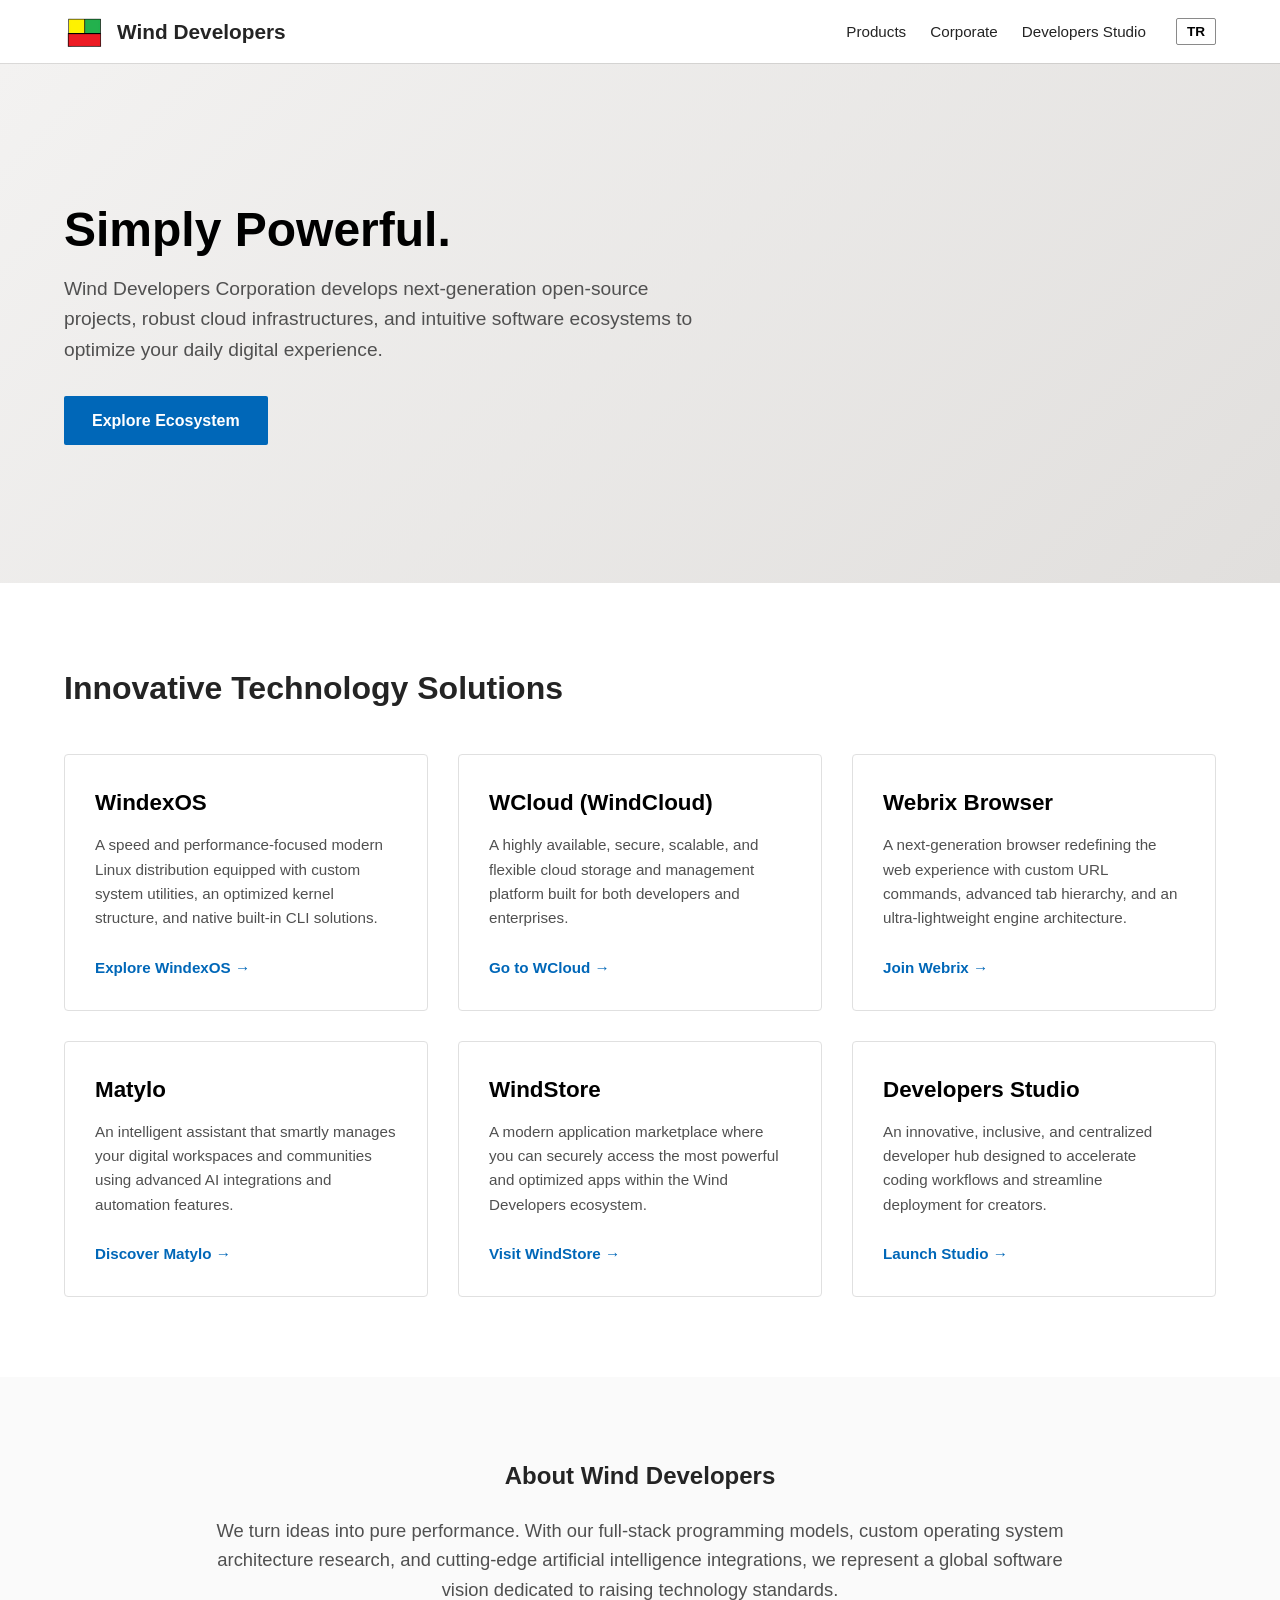
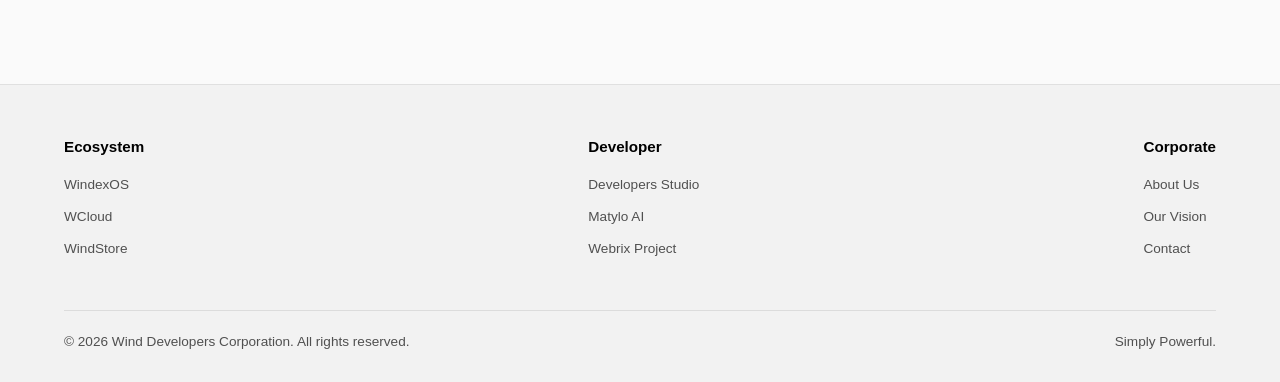
==== commit d0256dd4: "Revamp index.html with new SEO and layout changes Updated SEO metadata, hero section, and navigation" ====
--- a/index.html
+++ b/index.html
@@ -1,319 +1,1199 @@
 <!DOCTYPE html>
+
 <html lang="en">
+
 <head>
+
     <meta charset="UTF-8">
+
     <meta name="viewport" content="width=device-width, initial-scale=1.0">
 
-    <title>Pilot AI Download Center | Wind Developers Corporation</title>
-    <meta name="description" content="Download Pilot AI Desktop Beta and Beta Version Desktop License keys provided by Wind Developers Corporation.">
+
+
+    <!-- PRIMARY SEO -->
+
+    <title>Wind Developers Corporation | Software & Cloud Solutions</title>
+
+    <meta name="description" content="Wind Developers Corporation builds next-generation software: WindexOS Linux distro, WCloud storage, Webrix Browser, Matylo AI assistant, and the WindStore ecosystem.">
+
+    <meta name="keywords" content="Wind Developers, WindexOS, WCloud, Webrix Browser, Matylo, WindStore, software company, open source, cloud infrastructure, Linux distribution">
+
     <meta name="author" content="Wind Developers Corporation">
+
     <meta name="robots" content="index, follow">
 
-    <link rel="icon" type="image/png" href="https://winddevelopers.duckdns.org/logo.png">
-    <link rel="apple-touch-icon" href="https://winddevelopers.duckdns.org/logo.png">
+
+
+    <!-- CANONICAL -->
+
+    <link rel="canonical" href="https://winddevelopers.duckdns.org/">
+
+
+
+    <!-- HREFLANG for EN/TR -->
+
+    <link rel="alternate" hreflang="en" href="https://winddevelopers.duckdns.org/">
+
+    <link rel="alternate" hreflang="tr" href="https://winddevelopers.duckdns.org/?lang=tr">
+
+    <link rel="alternate" hreflang="x-default" href="https://winddevelopers.duckdns.org/">
+
+
+
+    <!-- GOOGLE SEARCH CONSOLE VERIFICATION -->
+
+    <meta name="google-site-verification" content="AOjkO5IK5S6VUMw4ElCkUhm76u-BxYcvzF2sUktvgsA">
+
+
+
+    <!-- FAVICON -->
+
+    <link rel="icon" type="image/png" href="logo.png">
+
+    <link rel="apple-touch-icon" href="logo.png">
+
+
+
+    <!-- OPEN GRAPH -->
+
+    <meta property="og:type" content="website">
+
+    <meta property="og:title" content="Wind Developers Corporation | Simply Powerful">
+
+    <meta property="og:description" content="Next-generation open-source projects, cloud infrastructures, and software ecosystems: WindexOS, WCloud, Webrix, Matylo, WindStore.">
+
+    <meta property="og:image" content="https://winddevelopers.duckdns.org/logo.png">
+
+    <meta property="og:url" content="https://winddevelopers.duckdns.org/">
+
+    <meta property="og:site_name" content="Wind Developers Corporation">
+
+    <meta property="og:locale" content="en_US">
+
+    <meta property="og:locale:alternate" content="tr_TR">
+
+
+
+    <!-- TWITTER CARD -->
+
+    <meta name="twitter:card" content="summary_large_image">
+
+    <meta name="twitter:title" content="Wind Developers Corporation | Simply Powerful">
+
+    <meta name="twitter:description" content="WindexOS, WCloud, Webrix Browser, Matylo AI — the full Wind Developers ecosystem.">
+
+    <meta name="twitter:image" content="https://winddevelopers.duckdns.org/logo.png">
+
+
+
+    <!-- STRUCTURED DATA (JSON-LD) — helps Google understand the company -->
+
+    <script type="application/ld+json">
+
+    {
+
+      "@context": "https://schema.org",
+
+      "@type": "Organization",
+
+      "name": "Wind Developers Corporation",
+
+      "url": "https://winddevelopers.duckdns.org/",
+
+      "logo": "https://winddevelopers.duckdns.org/logo.png",
+
+      "description": "Wind Developers Corporation builds next-generation open-source software, cloud infrastructure, and AI-powered ecosystems including WindexOS, WCloud, Webrix Browser, Matylo, and WindStore.",
+
+      "foundingDate": "2024",
+
+      "sameAs": [
+
+        "https://developerswind.vercel.app/",
+
+        "https://windwindex.vercel.app/",
+
+        "https://windcloud.onhercules.app"
+
+      ],
+
+      "makesOffer": [
+
+        { "@type": "Offer", "name": "WindexOS", "url": "https://windwindex.vercel.app/" },
+
+        { "@type": "Offer", "name": "WCloud", "url": "https://windcloud.onhercules.app" },
+
+        { "@type": "Offer", "name": "Webrix Browser", "url": "https://sites.google.com/view/webrixbrowser/home" },
+
+        { "@type": "Offer", "name": "Matylo", "url": "https://sites.google.com/view/matylo/ana-sayfa" },
+
+        { "@type": "Offer", "name": "WindStore", "url": "https://windstore.base44.app/" },
+
+        { "@type": "Offer", "name": "Developers Studio", "url": "https://developerswind.vercel.app/" }
+
+      ]
+
+    }
+
+    </script>
+
+
 
     <style>
+
         :root {
+
             --primary-color: #0067b8;
+
             --dark-bg: #111111;
+
             --light-bg: #f2f2f2;
+
             --text-color: #242424;
+
             --text-light: #505050;
+
             --card-shadow: 0 4px 12px rgba(0, 0, 0, 0.08);
+
             --transition: all 0.3s ease;
-        }
+
+        }
+
+
 
         * {
+
             margin: 0;
+
             padding: 0;
+
             box-sizing: border-box;
+
             font-family: 'Segoe UI', Tahoma, Geneva, Verdana, sans-serif;
-        }
+
+        }
+
+
 
         body {
+
             color: var(--text-color);
+
             background-color: #fff;
+
             line-height: 1.6;
+
+        }
+
+
+
+        header {
+
+            position: sticky;
+
+            top: 0;
+
+            background: rgba(255, 255, 255, 0.95);
+
+            backdrop-filter: blur(10px);
+
+            box-shadow: 0 1px 0 rgba(0,0,0,0.1);
+
+            z-index: 1000;
+
+        }
+
+
+
+        .nav-container {
+
+            max-width: 1600px;
+
+            margin: 0 auto;
+
             display: flex;
+
+            justify-content: space-between;
+
+            align-items: center;
+
+            padding: 15px 5%;
+
+        }
+
+
+
+        .logo-area {
+
+            display: flex;
+
+            align-items: center;
+
+            gap: 12px;
+
+            text-decoration: none;
+
+            color: var(--text-color);
+
+            font-weight: 700;
+
+            font-size: 1.3rem;
+
+        }
+
+
+
+        .logo-area img {
+
+            height: 32px;
+
+            width: auto;
+
+        }
+
+
+
+        .nav-right {
+
+            display: flex;
+
+            align-items: center;
+
+            gap: 30px;
+
+        }
+
+
+
+        nav ul {
+
+            display: flex;
+
+            list-style: none;
+
+            gap: 24px;
+
+        }
+
+
+
+        nav ul a {
+
+            text-decoration: none;
+
+            color: var(--text-color);
+
+            font-size: 0.95rem;
+
+            font-weight: 500;
+
+            transition: var(--transition);
+
+        }
+
+
+
+        nav ul a:hover {
+
+            color: var(--primary-color);
+
+        }
+
+
+
+        .lang-switcher {
+
+            background: #fff;
+
+            border: 1px solid #8a8a8a;
+
+            padding: 5px 10px;
+
+            font-size: 0.85rem;
+
+            font-weight: 600;
+
+            cursor: pointer;
+
+            transition: var(--transition);
+
+            border-radius: 2px;
+
+        }
+
+
+
+        .lang-switcher:hover {
+
+            background: var(--light-bg);
+
+            border-color: var(--text-color);
+
+        }
+
+
+
+        .hero {
+
+            background: linear-gradient(135deg, #f3f2f1 0%, #e1dfdd 100%);
+
+            padding: 100px 5%;
+
+            display: flex;
+
+            align-items: center;
+
+            min-height: 520px;
+
+        }
+
+
+
+        .hero-content {
+
+            max-width: 650px;
+
+        }
+
+
+
+        .hero h1 {
+
+            font-size: 3rem;
+
+            font-weight: 600;
+
+            line-height: 1.2;
+
+            margin-bottom: 15px;
+
+            color: #000;
+
+        }
+
+
+
+        .hero p {
+
+            font-size: 1.2rem;
+
+            color: var(--text-light);
+
+            margin-bottom: 30px;
+
+        }
+
+
+
+        .cta-btn {
+
+            display: inline-block;
+
+            background-color: var(--primary-color);
+
+            color: #fff;
+
+            padding: 12px 28px;
+
+            font-weight: 600;
+
+            text-decoration: none;
+
+            transition: var(--transition);
+
+            border-radius: 2px;
+
+        }
+
+
+
+        .cta-btn:hover {
+
+            background-color: #005293;
+
+            box-shadow: var(--card-shadow);
+
+        }
+
+
+
+        .products-section {
+
+            max-width: 1600px;
+
+            margin: 0 auto;
+
+            padding: 80px 5%;
+
+        }
+
+
+
+        .section-title {
+
+            font-size: 2rem;
+
+            font-weight: 600;
+
+            margin-bottom: 40px;
+
+        }
+
+
+
+        .products-grid {
+
+            display: grid;
+
+            grid-template-columns: repeat(auto-fit, minmax(320px, 1fr));
+
+            gap: 30px;
+
+        }
+
+
+
+        .product-card {
+
+            background: #fff;
+
+            border: 1px solid #e0e0e0;
+
+            padding: 30px;
+
+            display: flex;
+
             flex-direction: column;
-            min-height: 100vh;
-        }
-
-        header {
-            position: sticky;
-            top: 0;
-            background: rgba(255, 255, 255, 0.95);
-            backdrop-filter: blur(10px);
-            box-shadow: 0 1px 0 rgba(0,0,0,0.1);
-            z-index: 1000;
-        }
-
-        .nav-container {
+
+            justify-content: space-between;
+
+            transition: var(--transition);
+
+            border-radius: 4px;
+
+        }
+
+
+
+        .product-card:hover {
+
+            transform: translateY(-4px);
+
+            box-shadow: 0 15px 30px rgba(0,0,0,0.1);
+
+            border-color: transparent;
+
+        }
+
+
+
+        .product-card h3 {
+
+            font-size: 1.4rem;
+
+            margin-bottom: 12px;
+
+            color: #000;
+
+        }
+
+
+
+        .product-card p {
+
+            color: var(--text-light);
+
+            font-size: 0.95rem;
+
+            margin-bottom: 25px;
+
+            flex-grow: 1;
+
+        }
+
+
+
+        .product-link {
+
+            color: var(--primary-color);
+
+            text-decoration: none;
+
+            font-weight: 600;
+
+            font-size: 0.95rem;
+
+            display: inline-flex;
+
+            align-items: center;
+
+            gap: 5px;
+
+        }
+
+
+
+        .product-link:hover {
+
+            text-decoration: underline;
+
+        }
+
+
+
+        .about-section {
+
+            background-color: #fafafa;
+
+            padding: 80px 5%;
+
+            text-align: center;
+
+        }
+
+
+
+        .about-container {
+
+            max-width: 850px;
+
+            margin: 0 auto;
+
+        }
+
+
+
+        .about-container p {
+
+            font-size: 1.15rem;
+
+            color: var(--text-light);
+
+            margin-top: 20px;
+
+        }
+
+
+
+        footer {
+
+            background-color: var(--light-bg);
+
+            padding: 50px 5% 30px;
+
+            border-top: 1px solid #e0e0e0;
+
+            font-size: 0.85rem;
+
+            color: var(--text-light);
+
+        }
+
+
+
+        .footer-container {
+
             max-width: 1600px;
+
             margin: 0 auto;
+
             display: flex;
+
             justify-content: space-between;
+
+            flex-wrap: wrap;
+
+            gap: 30px;
+
+            margin-bottom: 40px;
+
+        }
+
+
+
+        .footer-col h4 {
+
+            color: #000;
+
+            margin-bottom: 15px;
+
+            font-size: 0.95rem;
+
+        }
+
+
+
+        .footer-col ul {
+
+            list-style: none;
+
+        }
+
+
+
+        .footer-col ul li {
+
+            margin-bottom: 10px;
+
+        }
+
+
+
+        .footer-col ul li a {
+
+            text-decoration: none;
+
+            color: var(--text-light);
+
+            transition: var(--transition);
+
+        }
+
+
+
+        .footer-col ul li a:hover {
+
+            color: var(--primary-color);
+
+            text-decoration: underline;
+
+        }
+
+
+
+        .footer-bottom {
+
+            max-width: 1600px;
+
+            margin: 0 auto;
+
+            display: flex;
+
+            justify-content: space-between;
+
             align-items: center;
-            padding: 15px 5%;
-        }
-
-        .logo-area {
-            display: flex;
-            align-items: center;
-            gap: 12px;
-            text-decoration: none;
-            color: var(--text-color);
-            font-weight: 700;
-            font-size: 1.3rem;
-        }
-
-        .logo-area img {
-            height: 32px;
-            width: auto;
-        }
-
-        .nav-right {
-            display: flex;
-            align-items: center;
-            gap: 30px;
-        }
-
-        nav ul {
-            display: flex;
-            list-style: none;
-            gap: 24px;
-        }
-
-        nav ul a {
-            text-decoration: none;
-            color: var(--text-color);
-            font-size: 0.95rem;
-            font-weight: 500;
-            transition: var(--transition);
-        }
-
-        nav ul a:hover {
-            color: var(--primary-color);
-        }
-
-        .lang-switcher {
-            background: #fff;
-            border: 1px solid #8a8a8a;
-            padding: 5px 10px;
-            font-size: 0.85rem;
-            font-weight: 600;
-            cursor: pointer;
-            transition: var(--transition);
-            border-radius: 2px;
-        }
-
-        .lang-switcher:hover {
-            background: var(--light-bg);
-            border-color: var(--text-color);
-        }
-
-        main {
-            flex-grow: 1;
-            display: flex;
-            align-items: center;
-            justify-content: center;
-            background: linear-gradient(135deg, #f3f2f1 0%, #e1dfdd 100%);
-            padding: 60px 5%;
-        }
-
-        .download-container {
-            background: #fff;
-            border: 1px solid #e0e0e0;
-            padding: 40px;
-            max-width: 550px;
-            width: 100%;
-            border-radius: 4px;
-            box-shadow: var(--card-shadow);
-            text-align: center;
-        }
-
-        .download-container h1 {
-            font-size: 2rem;
-            font-weight: 600;
-            margin-bottom: 35px;
-            color: #000;
-        }
-
-        .download-section {
-            margin-bottom: 35px;
-            padding-bottom: 25px;
-            text-align: left;
-        }
-
-        .download-section:first-of-type {
-            border-bottom: 1px dashed #e0e0e0;
-        }
-
-        .download-section:last-of-type {
-            margin-bottom: 0;
-            padding-bottom: 0;
-        }
-
-        .download-label {
-            font-size: 1.1rem;
-            font-weight: 600;
-            color: var(--text-color);
-            margin-bottom: 12px;
-            display: block;
-        }
-
-        .download-btn {
-            display: inline-block;
-            background-color: var(--primary-color);
-            color: #fff;
-            padding: 12px 32px;
-            font-weight: 600;
-            text-decoration: none;
-            transition: var(--transition);
-            border-radius: 2px;
-            width: 100%;
-            text-align: center;
-        }
-
-        .download-btn:hover {
-            background-color: #005293;
-            box-shadow: var(--card-shadow);
-        }
-
-        footer {
-            background-color: var(--light-bg);
-            padding: 30px 5%;
-            border-top: 1px solid #e0e0e0;
-            font-size: 0.85rem;
-            color: var(--text-light);
-        }
-
-        .footer-bottom {
-            max-width: 1600px;
-            margin: 0 auto;
-            display: flex;
-            justify-content: space-between;
-            align-items: center;
-        }
+
+            border-top: 1px solid #dcdcdc;
+
+            padding-top: 20px;
+
+        }
+
+
 
         @media (max-width: 768px) {
+
             .nav-container {
+
                 flex-direction: column;
+
                 gap: 15px;
+
             }
+
             .nav-right {
+
                 flex-direction: column;
+
                 gap: 15px;
+
             }
-            .download-container {
-                padding: 30px 20px;
+
+            nav ul {
+
+                flex-wrap: wrap;
+
+                justify-content: center;
+
+                gap: 15px;
+
             }
+
+            .hero h1 {
+
+                font-size: 2.2rem;
+
+            }
+
             .footer-bottom {
+
                 flex-direction: column;
+
                 gap: 15px;
+
                 text-align: center;
+
             }
-        }
+
+        }
+
     </style>
+
 </head>
+
 <body>
 
+
+
     <header>
+
         <div class="nav-container">
-            <a href="https://winddevelopers.duckdns.org/" class="logo-area" aria-label="Wind Developers Home">
-                <img src="https://winddevelopers.duckdns.org/logo.png" alt="Wind Developers Corporation Logo">
+
+            <a href="#" class="logo-area" aria-label="Wind Developers Home">
+
+                <img src="logo.png" alt="Wind Developers Corporation Logo">
+
                 <span>Wind Developers</span>
+
             </a>
+
             <div class="nav-right">
+
                 <nav aria-label="Main navigation">
+
                     <ul>
-                        <li><a href="https://winddevelopers.duckdns.org/#products" id="nav-products">Products</a></li>
-                        <li><a href="https://winddevelopers.duckdns.org/#about" id="nav-about">Corporate</a></li>
+
+                        <li><a href="#products" id="nav-products">Products</a></li>
+
+                        <li><a href="#about" id="nav-about">Corporate</a></li>
+
                         <li><a href="https://developerswind.vercel.app/" target="_blank" rel="noopener" id="nav-studio">Developers Studio</a></li>
+
                     </ul>
+
                 </nav>
+
                 <button class="lang-switcher" onclick="toggleLanguage()" id="lang-btn" aria-label="Switch language">TR</button>
+
             </div>
+
         </div>
+
     </header>
 
+
+
     <main>
-        <div class="download-container">
-            <h1 id="page-main-title">Pilot AI Download Center</h1>
-            
-            <div class="download-section">
-                <span class="download-label">Download pilotai beta version desktop licance</span>
-                <a href="https://gofile.io/d/LadP7a" target="_blank" rel="noopener" class="download-btn" id="btn-license">Download License</a>
+
+        <section class="hero" aria-label="Hero">
+
+            <div class="hero-content">
+
+                <h1 id="hero-title">Simply Powerful.</h1>
+
+                <p id="hero-desc">Wind Developers Corporation develops next-generation open-source projects, robust cloud infrastructures, and intuitive software ecosystems to optimize your daily digital experience.</p>
+
+                <a href="#products" class="cta-btn" id="hero-cta">Explore Ecosystem</a>
+
             </div>
 
-            <div class="download-section">
-                <span class="download-label">Pilot ai desktop beta download</span>
-                <a href="https://gofile.io/d/3ZuDJX" target="_blank" rel="noopener" class="download-btn" id="btn-app">Download Desktop Beta</a>
+        </section>
+
+
+
+        <section id="products" class="products-section" aria-label="Products">
+
+            <h2 class="section-title" id="section-products-title">Innovative Technology Solutions</h2>
+
+            <div class="products-grid">
+
+
+
+                <article class="product-card">
+
+                    <div>
+
+                        <h3 id="p1-title">WindexOS</h3>
+
+                        <p id="p1-desc">A speed and performance-focused modern Linux distribution equipped with custom system utilities, an optimized kernel structure, and native built-in CLI solutions.</p>
+
+                    </div>
+
+                    <a href="https://windwindex.vercel.app/" class="product-link" target="_blank" rel="noopener" id="p1-link">Explore WindexOS &rarr;</a>
+
+                </article>
+
+
+
+                <article class="product-card">
+
+                    <div>
+
+                        <h3 id="p2-title">WCloud (WindCloud)</h3>
+
+                        <p id="p2-desc">A highly available, secure, scalable, and flexible cloud storage and management platform built for both developers and enterprises.</p>
+
+                    </div>
+
+                    <a href="https://windcloud.onhercules.app" class="product-link" target="_blank" rel="noopener" id="p2-link">Go to WCloud &rarr;</a>
+
+                </article>
+
+
+
+                <article class="product-card">
+
+                    <div>
+
+                        <h3 id="p3-title">Webrix Browser</h3>
+
+                        <p id="p3-desc">A next-generation browser redefining the web experience with custom URL commands, advanced tab hierarchy, and an ultra-lightweight engine architecture.</p>
+
+                    </div>
+
+                    <a href="https://sites.google.com/view/webrixbrowser/home" class="product-link" target="_blank" rel="noopener" id="p3-link">Join Webrix &rarr;</a>
+
+                </article>
+
+
+
+                <article class="product-card">
+
+                    <div>
+
+                        <h3 id="p4-title">Matylo</h3>
+
+                        <p id="p4-desc">An intelligent assistant that smartly manages your digital workspaces and communities using advanced AI integrations and automation features.</p>
+
+                    </div>
+
+                    <a href="https://sites.google.com/view/matylo/ana-sayfa" class="product-link" target="_blank" rel="noopener" id="p4-link">Discover Matylo &rarr;</a>
+
+                </article>
+
+
+
+                <article class="product-card">
+
+                    <div>
+
+                        <h3 id="p5-title">WindStore</h3>
+
+                        <p id="p5-desc">A modern application marketplace where you can securely access the most powerful and optimized apps within the Wind Developers ecosystem.</p>
+
+                    </div>
+
+                    <a href="https://windstore.base44.app/" class="product-link" target="_blank" rel="noopener" id="p5-link">Visit WindStore &rarr;</a>
+
+                </article>
+
+
+
+                <article class="product-card">
+
+                    <div>
+
+                        <h3 id="p6-title">Developers Studio</h3>
+
+                        <p id="p6-desc">An innovative, inclusive, and centralized developer hub designed to accelerate coding workflows and streamline deployment for creators.</p>
+
+                    </div>
+
+                    <a href="https://developerswind.vercel.app/" class="product-link" target="_blank" rel="noopener" id="p6-link">Launch Studio &rarr;</a>
+
+                </article>
+
+
+
             </div>
+
+        </section>
+
+
+
+        <section id="about" class="about-section" aria-label="About">
+
+            <div class="about-container">
+
+                <h2 id="about-title">About Wind Developers</h2>
+
+                <p id="about-desc">We turn ideas into pure performance. With our full-stack programming models, custom operating system architecture research, and cutting-edge artificial intelligence integrations, we represent a global software vision dedicated to raising technology standards.</p>
+
+            </div>
+
+        </section>
+
+    </main>
+
+
+
+    <footer>
+
+        <div class="footer-container">
+
+            <div class="footer-col">
+
+                <h4 id="f-col1">Ecosystem</h4>
+
+                <ul>
+
+                    <li><a href="https://windwindex.vercel.app/">WindexOS</a></li>
+
+                    <li><a href="https://windcloud.onhercules.app">WCloud</a></li>
+
+                    <li><a href="https://windstore.base44.app/">WindStore</a></li>
+
+                </ul>
+
+            </div>
+
+            <div class="footer-col">
+
+                <h4 id="f-col2">Developer</h4>
+
+                <ul>
+
+                    <li><a href="https://developerswind.vercel.app/">Developers Studio</a></li>
+
+                    <li><a href="https://sites.google.com/view/matylo/ana-sayfa">Matylo AI</a></li>
+
+                    <li><a href="https://sites.google.com/view/webrixbrowser/home">Webrix Project</a></li>
+
+                </ul>
+
+            </div>
+
+            <div class="footer-col">
+
+                <h4 id="f-col3">Corporate</h4>
+
+                <ul>
+
+                    <li><a href="#about" id="f-link-about">About Us</a></li>
+
+                    <li><a href="#about" id="f-link-vision">Our Vision</a></li>
+
+                    <li><a href="mailto:supportwinddevs@gmail.com" id="f-link-contact">Contact</a></li>
+
+                </ul>
+
+            </div>
+
         </div>
-    </main>
-
-    <footer>
+
+
+
         <div class="footer-bottom">
+
             <span id="footer-copy">&copy; 2026 Wind Developers Corporation. All rights reserved.</span>
+
             <span>Simply Powerful.</span>
+
         </div>
+
     </footer>
 
+
+
     <script>
+
         const translations = {
+
             en: {
-                pageTitle: "Pilot AI Download Center | Wind Developers Corporation",
+
+                pageTitle: "Wind Developers Corporation | Software & Cloud Solutions",
+
+                metaDesc: "Wind Developers Corporation builds next-generation software: WindexOS Linux distro, WCloud storage, Webrix Browser, Matylo AI assistant, and the WindStore ecosystem.",
+
                 navProducts: "Products",
+
                 navAbout: "Corporate",
+
                 navStudio: "Developers Studio",
-                mainTitle: "Pilot AI Download Center",
-                btnLicenseText: "Download License",
-                btnAppText: "Download Desktop Beta",
+
+                heroTitle: "Simply Powerful.",
+
+                heroDesc: "Wind Developers Corporation develops next-generation open-source projects, robust cloud infrastructures, and intuitive software ecosystems to optimize your daily digital experience.",
+
+                heroCta: "Explore Ecosystem",
+
+                sectionProductsTitle: "Innovative Technology Solutions",
+
+                p1Title: "WindexOS", p1Desc: "A speed and performance-focused modern Linux distribution equipped with custom system utilities, an optimized kernel structure, and native built-in CLI solutions.", p1Link: "Explore WindexOS →",
+
+                p2Title: "WCloud (WindCloud)", p2Desc: "A highly available, secure, scalable, and flexible cloud storage and management platform built for both developers and enterprises.", p2Link: "Go to WCloud →",
+
+                p3Title: "Webrix Browser", p3Desc: "A next-generation browser redefining the web experience with custom URL commands, advanced tab hierarchy, and an ultra-lightweight engine architecture.", p3Link: "Join Webrix →",
+
+                p4Title: "Matylo", p4Desc: "An intelligent assistant that smartly manages your digital workspaces and communities using advanced AI integrations and automation features.", p4Link: "Discover Matylo →",
+
+                p5Title: "WindStore", p5Desc: "A modern application marketplace where you can securely access the most powerful and optimized apps within the Wind Developers ecosystem.", p5Link: "Visit WindStore →",
+
+                p6Title: "Developers Studio", p6Desc: "An innovative, inclusive, and centralized developer hub designed to accelerate coding workflows and streamline deployment for creators.", p6Link: "Launch Studio →",
+
+                aboutTitle: "About Wind Developers",
+
+                aboutDesc: "We turn ideas into pure performance. With our full-stack programming models, custom operating system architecture research, and cutting-edge artificial intelligence integrations, we represent a global software vision dedicated to raising technology standards.",
+
+                fCol1: "Ecosystem", fCol2: "Developer", fCol3: "Corporate",
+
+                fLinkAbout: "About Us", fLinkVision: "Our Vision", fLinkContact: "Contact",
+
                 footerCopy: "© 2026 Wind Developers Corporation. All rights reserved.",
+
                 btnText: "TR"
+
             },
+
             tr: {
-                pageTitle: "Pilot AI İndirme Merkezi | Wind Developers Corporation",
+
+                pageTitle: "Wind Developers Corporation | Simply Powerful",
+
+                metaDesc: "Wind Developers Corporation; WindexOS, WCloud, Webrix Browser ve yapay zeka çözümleriyle geleceğin teknolojisini ve yazılım ekosistemini inşa ediyor.",
+
                 navProducts: "Ürünlerimiz",
+
                 navAbout: "Kurumsal",
+
                 navStudio: "Developers Studio",
-                mainTitle: "Pilot AI İndirme Merkezi",
-                btnLicenseText: "Lisansı İndir",
-                btnAppText: "Masaüstü Beta İndir",
+
+                heroTitle: "Simply Powerful.",
+
+                heroDesc: "Wind Developers Corporation, yeni nesil açık kaynak projeler, kararlı bulut altyapıları ve günlük dijital deneyiminizi optimize eden yazılım ekosistemleri geliştirir.",
+
+                heroCta: "Ekosistemi Keşfedin",
+
+                sectionProductsTitle: "Yenilikçi Teknoloji Çözümlerimiz",
+
+                p1Title: "WindexOS", p1Desc: "Özelleştirilmiş sistem araçları, optimize edilmiş çekirdek yapısı ve yerleşik özgün CLI çözümleriyle donatılmış, hız ve performans odaklı modern Linux dağıtımı.", p1Link: "WindexOS Projesini İnceleyin →",
+
+                p2Title: "WCloud (WindCloud)", p2Desc: "Geliştiriciler ve kurumlar için yüksek erişilebilirlik sunan, güvenli, ölçeklenebilir ve esnek bulut depolama ve yönetim platformu.", p2Link: "WCloud'a Gidin →",
+
+                p3Title: "Webrix Browser", p3Desc: "Özel URL komutları, gelişmiş sekme hiyerarşisi ve ultra hafif motor mimarisiyle web deneyimini yeniden tanımlayan yeni nesil tarayıcı.", p3Link: "Webrix dünyasına katılın →",
+
+                p4Title: "Matylo", p4Desc: "Yapay zeka entegrasyonları ve gelişmiş otomasyon yetenekleri ile dijital çalışma alanlarınızı ve topluluklarınızı akıllıca yöneten asistan.", p4Link: "Matylo Bot'u Keşfedin →",
+
+                p5Title: "WindStore", p5Desc: "Wind Developers ekosistemindeki en güçlü ve optimize uygulamalara güvenle erişebileceğiniz modern uygulama mağazası altyapısı.", p5Link: "WindStore'u Ziyaret Edin →",
+
+                p6Title: "Developers Studio", p6Desc: "Geliştiriciler için kodlama süreçlerini hızlandıran, entegrasyonu kolaylaştıran yenilikçi ve kapsayıcı merkezi geliştirici platformu.", p6Link: "Stüdyoya Giriş Yapın →",
+
+                aboutTitle: "Wind Developers Hakkında",
+
+                aboutDesc: "Fikirleri performansa dönüştürüyoruz. Tam yığın (full-stack) programlama modellerimiz, işletim sistemi mimarisi çalışmalarımız ve yenilikçi yapay zeka entegrasyonlarımızla, teknoloji standartlarını yükseltmeyi hedefleyen global bir yazılım vizyonuyuz.",
+
+                fCol1: "Ekosistem", fCol2: "Geliştirici", fCol3: "Kurumsal",
+
+                fLinkAbout: "Hakkımızda", fLinkVision: "Vizyonumuz", fLinkContact: "İletişim",
+
                 footerCopy: "© 2026 Wind Developers Corporation. Tüm hakları saklıdır.",
+
                 btnText: "EN"
+
             }
+
         };
 
+
+
         let currentLang = 'en';
 
+
+
         function applyTranslations(lang) {
+
             const t = translations[lang];
+
             document.documentElement.lang = lang;
+
+
+
+            // BUG FIX: title tag document.title ile değiştirilmeli
+
             document.title = t.pageTitle;
 
+
+
+            // Meta description
+
+            document.querySelector('meta[name="description"]').setAttribute('content', t.metaDesc);
+
+            document.querySelector('meta[property="og:title"]').setAttribute('content', t.pageTitle);
+
+            document.querySelector('meta[property="og:description"]').setAttribute('content', t.metaDesc);
+
+
+
             document.getElementById('nav-products').innerText = t.navProducts;
+
             document.getElementById('nav-about').innerText = t.navAbout;
+
             document.getElementById('nav-studio').innerText = t.navStudio;
-            
-            document.getElementById('page-main-title').innerText = t.mainTitle;
-            document.getElementById('btn-license').innerText = t.btnLicenseText;
-            document.getElementById('btn-app').innerText = t.btnAppText;
-            
+
+
+
+            document.getElementById('hero-title').innerText = t.heroTitle;
+
+            document.getElementById('hero-desc').innerText = t.heroDesc;
+
+            document.getElementById('hero-cta').innerText = t.heroCta;
+
+
+
+            document.getElementById('section-products-title').innerText = t.sectionProductsTitle;
+
+
+
+            ['1','2','3','4','5','6'].forEach(n => {
+
+                document.getElementById(`p${n}-title`).innerText = t[`p${n}Title`];
+
+                document.getElementById(`p${n}-desc`).innerText = t[`p${n}Desc`];
+
+                document.getElementById(`p${n}-link`).innerText = t[`p${n}Link`];
+
+            });
+
+
+
+            document.getElementById('about-title').innerText = t.aboutTitle;
+
+            document.getElementById('about-desc').innerText = t.aboutDesc;
+
+
+
+            document.getElementById('f-col1').innerText = t.fCol1;
+
+            document.getElementById('f-col2').innerText = t.fCol2;
+
+            document.getElementById('f-col3').innerText = t.fCol3;
+
+            document.getElementById('f-link-about').innerText = t.fLinkAbout;
+
+            document.getElementById('f-link-vision').innerText = t.fLinkVision;
+
+            document.getElementById('f-link-contact').innerText = t.fLinkContact;
+
             document.getElementById('footer-copy').innerText = t.footerCopy;
+
+
+
             document.getElementById('lang-btn').innerText = t.btnText;
-        }
+
+        }
+
+
 
         function toggleLanguage() {
+
             currentLang = currentLang === 'en' ? 'tr' : 'en';
+
             applyTranslations(currentLang);
-        }
+
+        }
+
+
+
+        // URL'de ?lang=tr varsa otomatik Türkçe aç
 
         if (new URLSearchParams(window.location.search).get('lang') === 'tr') {
+
             currentLang = 'tr';
+
             applyTranslations('tr');
-        }
+
+        }
+
     </script>
+
 </body>
+
 </html>
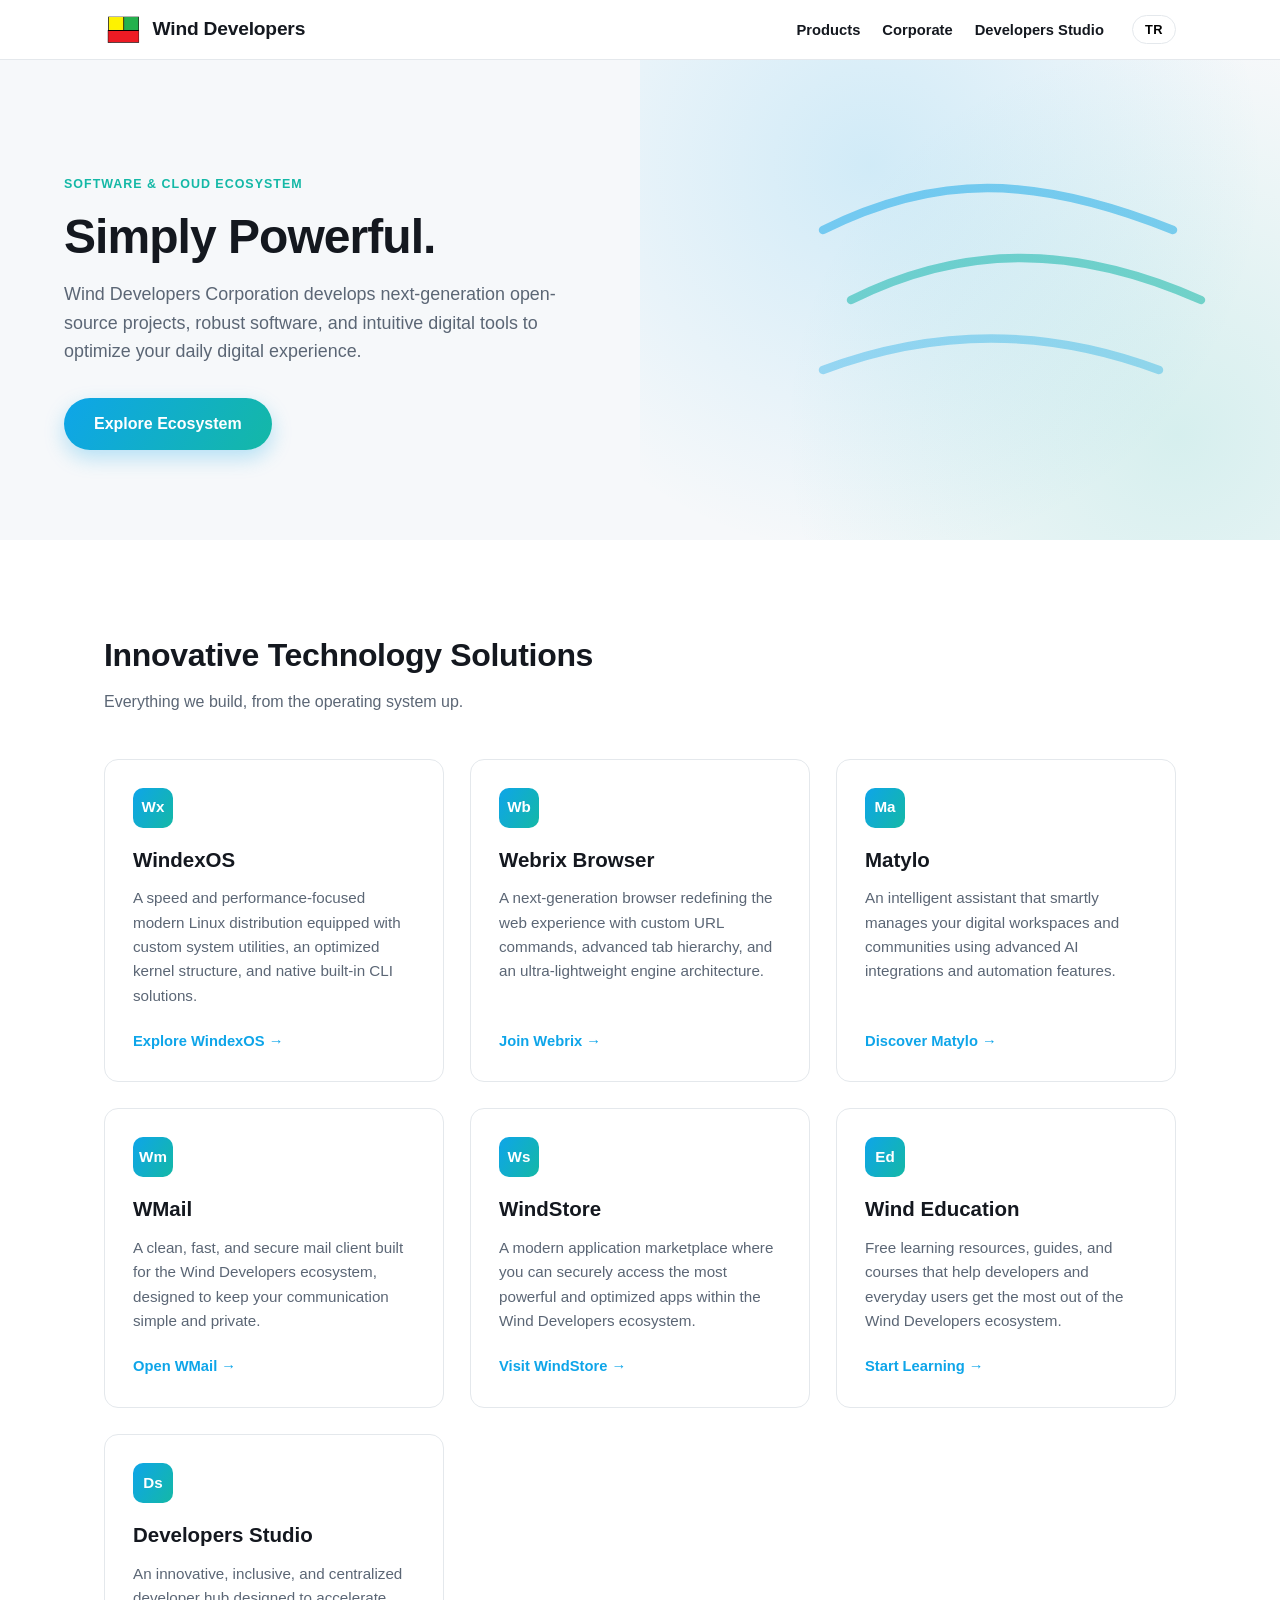
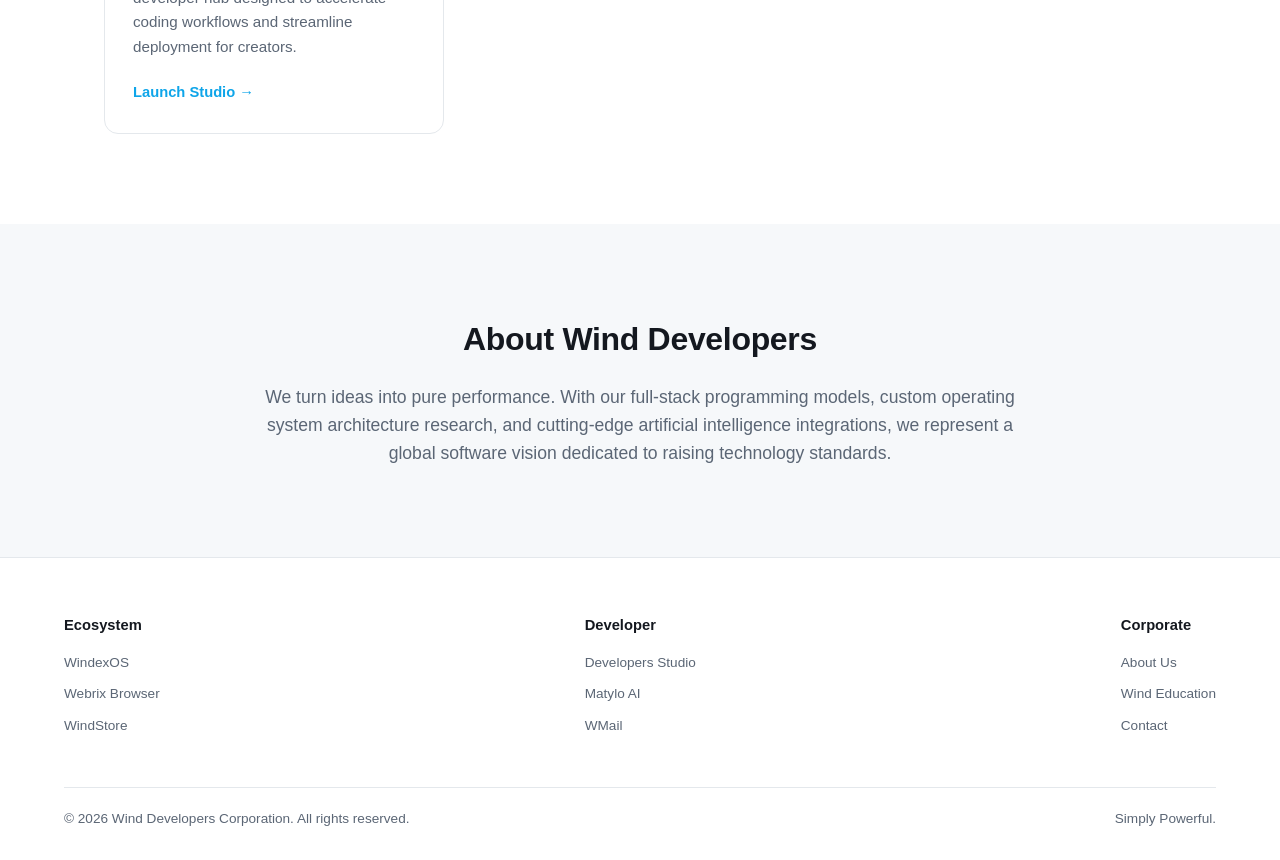
==== commit 7755850f: "Update index.html" ====
--- a/index.html
+++ b/index.html
@@ -1,1199 +1,622 @@
 <!DOCTYPE html>
-
 <html lang="en">
-
 <head>
-
-    <meta charset="UTF-8">
-
-    <meta name="viewport" content="width=device-width, initial-scale=1.0">
-
-
-
-    <!-- PRIMARY SEO -->
-
-    <title>Wind Developers Corporation | Software & Cloud Solutions</title>
-
-    <meta name="description" content="Wind Developers Corporation builds next-generation software: WindexOS Linux distro, WCloud storage, Webrix Browser, Matylo AI assistant, and the WindStore ecosystem.">
-
-    <meta name="keywords" content="Wind Developers, WindexOS, WCloud, Webrix Browser, Matylo, WindStore, software company, open source, cloud infrastructure, Linux distribution">
-
-    <meta name="author" content="Wind Developers Corporation">
-
-    <meta name="robots" content="index, follow">
-
-
-
-    <!-- CANONICAL -->
-
-    <link rel="canonical" href="https://winddevelopers.duckdns.org/">
-
-
-
-    <!-- HREFLANG for EN/TR -->
-
-    <link rel="alternate" hreflang="en" href="https://winddevelopers.duckdns.org/">
-
-    <link rel="alternate" hreflang="tr" href="https://winddevelopers.duckdns.org/?lang=tr">
-
-    <link rel="alternate" hreflang="x-default" href="https://winddevelopers.duckdns.org/">
-
-
-
-    <!-- GOOGLE SEARCH CONSOLE VERIFICATION -->
-
-    <meta name="google-site-verification" content="AOjkO5IK5S6VUMw4ElCkUhm76u-BxYcvzF2sUktvgsA">
-
-
-
-    <!-- FAVICON -->
-
-    <link rel="icon" type="image/png" href="logo.png">
-
-    <link rel="apple-touch-icon" href="logo.png">
-
-
-
-    <!-- OPEN GRAPH -->
-
-    <meta property="og:type" content="website">
-
-    <meta property="og:title" content="Wind Developers Corporation | Simply Powerful">
-
-    <meta property="og:description" content="Next-generation open-source projects, cloud infrastructures, and software ecosystems: WindexOS, WCloud, Webrix, Matylo, WindStore.">
-
-    <meta property="og:image" content="https://winddevelopers.duckdns.org/logo.png">
-
-    <meta property="og:url" content="https://winddevelopers.duckdns.org/">
-
-    <meta property="og:site_name" content="Wind Developers Corporation">
-
-    <meta property="og:locale" content="en_US">
-
-    <meta property="og:locale:alternate" content="tr_TR">
-
-
-
-    <!-- TWITTER CARD -->
-
-    <meta name="twitter:card" content="summary_large_image">
-
-    <meta name="twitter:title" content="Wind Developers Corporation | Simply Powerful">
-
-    <meta name="twitter:description" content="WindexOS, WCloud, Webrix Browser, Matylo AI — the full Wind Developers ecosystem.">
-
-    <meta name="twitter:image" content="https://winddevelopers.duckdns.org/logo.png">
-
-
-
-    <!-- STRUCTURED DATA (JSON-LD) — helps Google understand the company -->
-
-    <script type="application/ld+json">
-
-    {
-
-      "@context": "https://schema.org",
-
-      "@type": "Organization",
-
-      "name": "Wind Developers Corporation",
-
-      "url": "https://winddevelopers.duckdns.org/",
-
-      "logo": "https://winddevelopers.duckdns.org/logo.png",
-
-      "description": "Wind Developers Corporation builds next-generation open-source software, cloud infrastructure, and AI-powered ecosystems including WindexOS, WCloud, Webrix Browser, Matylo, and WindStore.",
-
-      "foundingDate": "2024",
-
-      "sameAs": [
-
-        "https://developerswind.vercel.app/",
-
-        "https://windwindex.vercel.app/",
-
-        "https://windcloud.onhercules.app"
-
-      ],
-
-      "makesOffer": [
-
-        { "@type": "Offer", "name": "WindexOS", "url": "https://windwindex.vercel.app/" },
-
-        { "@type": "Offer", "name": "WCloud", "url": "https://windcloud.onhercules.app" },
-
-        { "@type": "Offer", "name": "Webrix Browser", "url": "https://sites.google.com/view/webrixbrowser/home" },
-
-        { "@type": "Offer", "name": "Matylo", "url": "https://sites.google.com/view/matylo/ana-sayfa" },
-
-        { "@type": "Offer", "name": "WindStore", "url": "https://windstore.base44.app/" },
-
-        { "@type": "Offer", "name": "Developers Studio", "url": "https://developerswind.vercel.app/" }
-
-      ]
-
+<meta charset="UTF-8">
+<meta name="viewport" content="width=device-width, initial-scale=1.0">
+
+<!-- PRIMARY SEO -->
+<title>Wind Developers Corporation | Software & Cloud Solutions</title>
+<meta name="description" content="Wind Developers Corporation builds next-generation software: WindexOS Linux distro, Webrix Browser, Matylo AI assistant, WMail, WindStore and Wind Education.">
+<meta name="keywords" content="Wind Developers, WindexOS, Webrix Browser, Matylo, WMail, WindStore, Wind Education, software company, open source">
+<meta name="author" content="Wind Developers Corporation">
+<meta name="robots" content="index, follow">
+
+<!-- CANONICAL -->
+<link rel="canonical" href="https://winddevelopers.duckdns.org/">
+
+<!-- HREFLANG for EN/TR -->
+<link rel="alternate" hreflang="en" href="https://winddevelopers.duckdns.org/">
+<link rel="alternate" hreflang="tr" href="https://winddevelopers.duckdns.org/?lang=tr">
+<link rel="alternate" hreflang="x-default" href="https://winddevelopers.duckdns.org/">
+
+<!-- GOOGLE SEARCH CONSOLE VERIFICATION -->
+<meta name="google-site-verification" content="AOjkO5IK5S6VUMw4ElCkUhm76u-BxYcvzF2sUktvgsA">
+
+<!-- FAVICON -->
+<link rel="icon" type="image/png" href="logo.png">
+<link rel="apple-touch-icon" href="logo.png">
+
+<!-- OPEN GRAPH -->
+<meta property="og:type" content="website">
+<meta property="og:title" content="Wind Developers Corporation | Simply Powerful">
+<meta property="og:description" content="Next-generation open-source projects and software ecosystems: WindexOS, Webrix, Matylo, WMail, WindStore, Wind Education.">
+<meta property="og:image" content="https://winddevelopers.duckdns.org/logo.png">
+<meta property="og:url" content="https://winddevelopers.duckdns.org/">
+<meta property="og:site_name" content="Wind Developers Corporation">
+<meta property="og:locale" content="en_US">
+<meta property="og:locale:alternate" content="tr_TR">
+
+<!-- TWITTER CARD -->
+<meta name="twitter:card" content="summary_large_image">
+<meta name="twitter:title" content="Wind Developers Corporation | Simply Powerful">
+<meta name="twitter:description" content="WindexOS, Webrix Browser, Matylo AI, WMail, WindStore and Wind Education — the full Wind Developers ecosystem.">
+<meta name="twitter:image" content="https://winddevelopers.duckdns.org/logo.png">
+
+<!-- STRUCTURED DATA (JSON-LD) -->
+<script type="application/ld+json">
+{
+  "@context": "https://schema.org",
+  "@type": "Organization",
+  "name": "Wind Developers Corporation",
+  "url": "https://winddevelopers.duckdns.org/",
+  "logo": "https://winddevelopers.duckdns.org/logo.png",
+  "description": "Wind Developers Corporation builds next-generation open-source software and AI-powered ecosystems including WindexOS, Webrix Browser, Matylo, WMail, WindStore and Wind Education.",
+  "foundingDate": "2024",
+  "sameAs": [
+    "https://developerswind.vercel.app/",
+    "https://windexos.vercel.app/"
+  ],
+  "makesOffer": [
+    { "@type": "Offer", "name": "WindexOS", "url": "https://windexos.vercel.app/" },
+    { "@type": "Offer", "name": "Webrix Browser", "url": "https://webrixexp.vercel.app/" },
+    { "@type": "Offer", "name": "Matylo", "url": "https://matylo.vercel.app/" },
+    { "@type": "Offer", "name": "WMail", "url": "https://wmswmail.vercel.app/" },
+    { "@type": "Offer", "name": "WindStore", "url": "https://windstore.base44.app/" },
+    { "@type": "Offer", "name": "Wind Education", "url": "https://education.winddevelopers.duckdns.org/" },
+    { "@type": "Offer", "name": "Developers Studio", "url": "https://developerswind.vercel.app/" }
+  ]
+}
+</script>
+
+<style>
+  :root {
+    --ink: #14181f;
+    --ink-soft: #5b6675;
+    --cloud: #f6f8fa;
+    --line: #e4e8ec;
+    --sky: #0ea5e9;
+    --teal: #14b8a6;
+    --gradient: linear-gradient(120deg, var(--sky), var(--teal));
+    --card-shadow: 0 10px 24px rgba(20, 24, 31, 0.06);
+    --transition: all 0.25s ease;
+  }
+
+  * { margin: 0; padding: 0; box-sizing: border-box; }
+
+  body {
+    font-family: 'Segoe UI', Tahoma, Geneva, Verdana, sans-serif;
+    color: var(--ink);
+    background: #fff;
+    line-height: 1.6;
+  }
+
+  /* ---------- Header ---------- */
+  header {
+    position: sticky;
+    top: 0;
+    background: rgba(255, 255, 255, 0.9);
+    backdrop-filter: blur(10px);
+    border-bottom: 1px solid var(--line);
+    z-index: 1000;
+  }
+
+  .nav-container {
+    max-width: 1200px;
+    margin: 0 auto;
+    display: flex;
+    justify-content: space-between;
+    align-items: center;
+    padding: 14px 5%;
+  }
+
+  .logo-area {
+    display: flex;
+    align-items: center;
+    gap: 10px;
+    text-decoration: none;
+    color: var(--ink);
+    font-weight: 700;
+    font-size: 1.2rem;
+    letter-spacing: -0.01em;
+  }
+
+  .logo-area img { height: 30px; width: auto; }
+
+  .nav-right { display: flex; align-items: center; gap: 28px; }
+
+  nav ul { display: flex; list-style: none; gap: 22px; }
+
+  nav ul a {
+    text-decoration: none;
+    color: var(--ink);
+    font-size: 0.92rem;
+    font-weight: 600;
+    transition: var(--transition);
+  }
+
+  nav ul a:hover { color: var(--sky); }
+
+  .lang-switcher {
+    background: #fff;
+    border: 1px solid var(--line);
+    padding: 6px 12px;
+    font-size: 0.8rem;
+    font-weight: 700;
+    letter-spacing: 0.04em;
+    cursor: pointer;
+    border-radius: 999px;
+    transition: var(--transition);
+  }
+
+  .lang-switcher:hover { border-color: var(--sky); color: var(--sky); }
+
+  /* ---------- Hero ---------- */
+  .hero {
+    position: relative;
+    overflow: hidden;
+    background: var(--cloud);
+    padding: 110px 5% 90px;
+    min-height: 480px;
+    display: flex;
+    align-items: center;
+  }
+
+  .hero::after {
+    content: "";
+    position: absolute;
+    right: -10%;
+    top: -20%;
+    width: 60%;
+    height: 140%;
+    background:
+      radial-gradient(circle at 30% 30%, rgba(14,165,233,0.16), transparent 55%),
+      radial-gradient(circle at 70% 70%, rgba(20,184,166,0.14), transparent 55%);
+    pointer-events: none;
+  }
+
+  .wind-lines {
+    position: absolute;
+    right: 4%;
+    top: 50%;
+    transform: translateY(-50%);
+    width: 42%;
+    max-width: 420px;
+    opacity: 0.9;
+  }
+
+  .hero-content { position: relative; max-width: 620px; z-index: 1; }
+
+  .eyebrow {
+    display: inline-block;
+    font-size: 0.78rem;
+    font-weight: 700;
+    letter-spacing: 0.08em;
+    text-transform: uppercase;
+    color: var(--teal);
+    margin-bottom: 14px;
+  }
+
+  .hero h1 {
+    font-size: 3rem;
+    font-weight: 700;
+    line-height: 1.15;
+    margin-bottom: 16px;
+    letter-spacing: -0.02em;
+  }
+
+  .hero p {
+    font-size: 1.12rem;
+    color: var(--ink-soft);
+    margin-bottom: 32px;
+    max-width: 520px;
+  }
+
+  .cta-btn {
+    display: inline-block;
+    background: var(--gradient);
+    color: #fff;
+    padding: 13px 30px;
+    font-weight: 700;
+    text-decoration: none;
+    border-radius: 999px;
+    transition: var(--transition);
+    box-shadow: 0 8px 20px rgba(14,165,233,0.28);
+  }
+
+  .cta-btn:hover { transform: translateY(-2px); box-shadow: 0 12px 26px rgba(14,165,233,0.35); }
+
+  /* ---------- Products ---------- */
+  .products-section {
+    max-width: 1200px;
+    margin: 0 auto;
+    padding: 90px 5%;
+  }
+
+  .section-title {
+    font-size: 2rem;
+    font-weight: 700;
+    letter-spacing: -0.01em;
+    margin-bottom: 8px;
+  }
+
+  .section-sub {
+    color: var(--ink-soft);
+    margin-bottom: 44px;
+    max-width: 560px;
+  }
+
+  .products-grid {
+    display: grid;
+    grid-template-columns: repeat(auto-fit, minmax(300px, 1fr));
+    gap: 26px;
+  }
+
+  .product-card {
+    background: #fff;
+    border: 1px solid var(--line);
+    padding: 28px;
+    display: flex;
+    flex-direction: column;
+    justify-content: space-between;
+    border-radius: 14px;
+    transition: var(--transition);
+  }
+
+  .product-card:hover {
+    transform: translateY(-4px);
+    box-shadow: var(--card-shadow);
+    border-color: transparent;
+  }
+
+  .badge {
+    width: 40px;
+    height: 40px;
+    border-radius: 10px;
+    background: var(--gradient);
+    color: #fff;
+    display: flex;
+    align-items: center;
+    justify-content: center;
+    font-weight: 700;
+    font-size: 0.95rem;
+    margin-bottom: 16px;
+  }
+
+  .product-card h3 { font-size: 1.28rem; margin-bottom: 10px; }
+
+  .product-card p {
+    color: var(--ink-soft);
+    font-size: 0.95rem;
+    margin-bottom: 22px;
+    flex-grow: 1;
+  }
+
+  .product-link {
+    color: var(--sky);
+    text-decoration: none;
+    font-weight: 700;
+    font-size: 0.92rem;
+  }
+
+  .product-link:hover { text-decoration: underline; }
+
+  /* ---------- About ---------- */
+  .about-section {
+    background: var(--cloud);
+    padding: 90px 5%;
+    text-align: center;
+  }
+
+  .about-container { max-width: 760px; margin: 0 auto; }
+
+  .about-container h2 { font-size: 2rem; font-weight: 700; letter-spacing: -0.01em; }
+
+  .about-container p {
+    font-size: 1.1rem;
+    color: var(--ink-soft);
+    margin-top: 18px;
+  }
+
+  /* ---------- Footer ---------- */
+  footer {
+    padding: 56px 5% 30px;
+    border-top: 1px solid var(--line);
+    font-size: 0.85rem;
+    color: var(--ink-soft);
+  }
+
+  .footer-container {
+    max-width: 1200px;
+    margin: 0 auto 40px;
+    display: flex;
+    justify-content: space-between;
+    flex-wrap: wrap;
+    gap: 30px;
+  }
+
+  .footer-col h4 { color: var(--ink); margin-bottom: 14px; font-size: 0.92rem; }
+
+  .footer-col ul { list-style: none; }
+
+  .footer-col ul li { margin-bottom: 10px; }
+
+  .footer-col ul li a { text-decoration: none; color: var(--ink-soft); transition: var(--transition); }
+
+  .footer-col ul li a:hover { color: var(--sky); text-decoration: underline; }
+
+  .footer-bottom {
+    max-width: 1200px;
+    margin: 0 auto;
+    display: flex;
+    justify-content: space-between;
+    align-items: center;
+    border-top: 1px solid var(--line);
+    padding-top: 20px;
+  }
+
+  @media (max-width: 768px) {
+    .nav-container { flex-direction: column; gap: 15px; }
+    .nav-right { flex-direction: column; gap: 15px; }
+    nav ul { flex-wrap: wrap; justify-content: center; gap: 15px; }
+    .hero h1 { font-size: 2.2rem; }
+    .wind-lines { display: none; }
+    .footer-bottom { flex-direction: column; gap: 15px; text-align: center; }
+  }
+</style>
+</head>
+<body>
+
+<header>
+  <div class="nav-container">
+    <a href="#" class="logo-area" aria-label="Wind Developers Home">
+      <img src="logo.png" alt="Wind Developers Corporation Logo">
+      <span>Wind Developers</span>
+    </a>
+    <div class="nav-right">
+      <nav aria-label="Main navigation">
+        <ul>
+          <li><a href="#products" id="nav-products">Products</a></li>
+          <li><a href="#about" id="nav-about">Corporate</a></li>
+          <li><a href="https://developerswind.vercel.app/" target="_blank" rel="noopener" id="nav-studio">Developers Studio</a></li>
+        </ul>
+      </nav>
+      <button class="lang-switcher" onclick="toggleLanguage()" id="lang-btn" aria-label="Switch language">TR</button>
+    </div>
+  </div>
+</header>
+
+<main>
+  <section class="hero" aria-label="Hero">
+    <svg class="wind-lines" viewBox="0 0 300 220" fill="none" xmlns="http://www.w3.org/2000/svg" aria-hidden="true">
+      <path d="M10 60 C 90 20, 160 20, 260 60" stroke="#0ea5e9" stroke-width="6" stroke-linecap="round" opacity="0.55"/>
+      <path d="M30 110 C 110 70, 190 70, 280 110" stroke="#14b8a6" stroke-width="6" stroke-linecap="round" opacity="0.6"/>
+      <path d="M10 160 C 90 130, 170 130, 250 160" stroke="#0ea5e9" stroke-width="6" stroke-linecap="round" opacity="0.4"/>
+    </svg>
+    <div class="hero-content">
+      <span class="eyebrow" id="hero-eyebrow">Software &amp; Cloud Ecosystem</span>
+      <h1 id="hero-title">Simply Powerful.</h1>
+      <p id="hero-desc">Wind Developers Corporation develops next-generation open-source projects, robust software, and intuitive digital tools to optimize your daily digital experience.</p>
+      <a href="#products" class="cta-btn" id="hero-cta">Explore Ecosystem</a>
+    </div>
+  </section>
+
+  <section id="products" class="products-section" aria-label="Products">
+    <h2 class="section-title" id="section-products-title">Innovative Technology Solutions</h2>
+    <p class="section-sub" id="section-products-sub">Everything we build, from the operating system up.</p>
+    <div class="products-grid">
+
+      <article class="product-card">
+        <div>
+          <div class="badge">Wx</div>
+          <h3 id="p1-title">WindexOS</h3>
+          <p id="p1-desc">A speed and performance-focused modern Linux distribution equipped with custom system utilities, an optimized kernel structure, and native built-in CLI solutions.</p>
+        </div>
+        <a href="https://windexos.vercel.app/" class="product-link" target="_blank" rel="noopener" id="p1-link">Explore WindexOS &rarr;</a>
+      </article>
+
+      <article class="product-card">
+        <div>
+          <div class="badge">Wb</div>
+          <h3 id="p2-title">Webrix Browser</h3>
+          <p id="p2-desc">A next-generation browser redefining the web experience with custom URL commands, advanced tab hierarchy, and an ultra-lightweight engine architecture.</p>
+        </div>
+        <a href="https://webrixexp.vercel.app/" class="product-link" target="_blank" rel="noopener" id="p2-link">Join Webrix &rarr;</a>
+      </article>
+
+      <article class="product-card">
+        <div>
+          <div class="badge">Ma</div>
+          <h3 id="p3-title">Matylo</h3>
+          <p id="p3-desc">An intelligent assistant that smartly manages your digital workspaces and communities using advanced AI integrations and automation features.</p>
+        </div>
+        <a href="https://matylo.vercel.app/" class="product-link" target="_blank" rel="noopener" id="p3-link">Discover Matylo &rarr;</a>
+      </article>
+
+      <article class="product-card">
+        <div>
+          <div class="badge">Wm</div>
+          <h3 id="p4-title">WMail</h3>
+          <p id="p4-desc">A clean, fast, and secure mail client built for the Wind Developers ecosystem, designed to keep your communication simple and private.</p>
+        </div>
+        <a href="https://wmswmail.vercel.app/" class="product-link" target="_blank" rel="noopener" id="p4-link">Open WMail &rarr;</a>
+      </article>
+
+      <article class="product-card">
+        <div>
+          <div class="badge">Ws</div>
+          <h3 id="p5-title">WindStore</h3>
+          <p id="p5-desc">A modern application marketplace where you can securely access the most powerful and optimized apps within the Wind Developers ecosystem.</p>
+        </div>
+        <a href="https://windstore.base44.app/" class="product-link" target="_blank" rel="noopener" id="p5-link">Visit WindStore &rarr;</a>
+      </article>
+
+      <article class="product-card">
+        <div>
+          <div class="badge">Ed</div>
+          <h3 id="p6-title">Wind Education</h3>
+          <p id="p6-desc">Free learning resources, guides, and courses that help developers and everyday users get the most out of the Wind Developers ecosystem.</p>
+        </div>
+        <a href="https://education.winddevelopers.duckdns.org/" class="product-link" target="_blank" rel="noopener" id="p6-link">Start Learning &rarr;</a>
+      </article>
+
+      <article class="product-card">
+        <div>
+          <div class="badge">Ds</div>
+          <h3 id="p7-title">Developers Studio</h3>
+          <p id="p7-desc">An innovative, inclusive, and centralized developer hub designed to accelerate coding workflows and streamline deployment for creators.</p>
+        </div>
+        <a href="https://developerswind.vercel.app/" class="product-link" target="_blank" rel="noopener" id="p7-link">Launch Studio &rarr;</a>
+      </article>
+
+    </div>
+  </section>
+
+  <section id="about" class="about-section" aria-label="About">
+    <div class="about-container">
+      <h2 id="about-title">About Wind Developers</h2>
+      <p id="about-desc">We turn ideas into pure performance. With our full-stack programming models, custom operating system architecture research, and cutting-edge artificial intelligence integrations, we represent a global software vision dedicated to raising technology standards.</p>
+    </div>
+  </section>
+</main>
+
+<footer>
+  <div class="footer-container">
+    <div class="footer-col">
+      <h4 id="f-col1">Ecosystem</h4>
+      <ul>
+        <li><a href="https://windexos.vercel.app/">WindexOS</a></li>
+        <li><a href="https://webrixexp.vercel.app/">Webrix Browser</a></li>
+        <li><a href="https://windstore.base44.app/">WindStore</a></li>
+      </ul>
+    </div>
+    <div class="footer-col">
+      <h4 id="f-col2">Developer</h4>
+      <ul>
+        <li><a href="https://developerswind.vercel.app/">Developers Studio</a></li>
+        <li><a href="https://matylo.vercel.app/">Matylo AI</a></li>
+        <li><a href="https://wmswmail.vercel.app/">WMail</a></li>
+      </ul>
+    </div>
+    <div class="footer-col">
+      <h4 id="f-col3">Corporate</h4>
+      <ul>
+        <li><a href="#about" id="f-link-about">About Us</a></li>
+        <li><a href="https://education.winddevelopers.duckdns.org/" id="f-link-education">Wind Education</a></li>
+        <li><a href="mailto:supportwinddevs@gmail.com" id="f-link-contact">Contact</a></li>
+      </ul>
+    </div>
+  </div>
+
+  <div class="footer-bottom">
+    <span id="footer-copy">&copy; 2026 Wind Developers Corporation. All rights reserved.</span>
+    <span>Simply Powerful.</span>
+  </div>
+</footer>
+
+<script>
+  const translations = {
+    en: {
+      pageTitle: "Wind Developers Corporation | Software & Cloud Solutions",
+      metaDesc: "Wind Developers Corporation builds next-generation software: WindexOS Linux distro, Webrix Browser, Matylo AI assistant, WMail, WindStore and Wind Education.",
+      navProducts: "Products", navAbout: "Corporate", navStudio: "Developers Studio",
+      heroEyebrow: "Software & Cloud Ecosystem",
+      heroTitle: "Simply Powerful.",
+      heroDesc: "Wind Developers Corporation develops next-generation open-source projects, robust software, and intuitive digital tools to optimize your daily digital experience.",
+      heroCta: "Explore Ecosystem",
+      sectionProductsTitle: "Innovative Technology Solutions",
+      sectionProductsSub: "Everything we build, from the operating system up.",
+      p1Title: "WindexOS", p1Desc: "A speed and performance-focused modern Linux distribution equipped with custom system utilities, an optimized kernel structure, and native built-in CLI solutions.", p1Link: "Explore WindexOS →",
+      p2Title: "Webrix Browser", p2Desc: "A next-generation browser redefining the web experience with custom URL commands, advanced tab hierarchy, and an ultra-lightweight engine architecture.", p2Link: "Join Webrix →",
+      p3Title: "Matylo", p3Desc: "An intelligent assistant that smartly manages your digital workspaces and communities using advanced AI integrations and automation features.", p3Link: "Discover Matylo →",
+      p4Title: "WMail", p4Desc: "A clean, fast, and secure mail client built for the Wind Developers ecosystem, designed to keep your communication simple and private.", p4Link: "Open WMail →",
+      p5Title: "WindStore", p5Desc: "A modern application marketplace where you can securely access the most powerful and optimized apps within the Wind Developers ecosystem.", p5Link: "Visit WindStore →",
+      p6Title: "Wind Education", p6Desc: "Free learning resources, guides, and courses that help developers and everyday users get the most out of the Wind Developers ecosystem.", p6Link: "Start Learning →",
+      p7Title: "Developers Studio", p7Desc: "An innovative, inclusive, and centralized developer hub designed to accelerate coding workflows and streamline deployment for creators.", p7Link: "Launch Studio →",
+      aboutTitle: "About Wind Developers",
+      aboutDesc: "We turn ideas into pure performance. With our full-stack programming models, custom operating system architecture research, and cutting-edge artificial intelligence integrations, we represent a global software vision dedicated to raising technology standards.",
+      fCol1: "Ecosystem", fCol2: "Developer", fCol3: "Corporate",
+      fLinkAbout: "About Us", fLinkEducation: "Wind Education", fLinkContact: "Contact",
+      footerCopy: "© 2026 Wind Developers Corporation. All rights reserved.",
+      btnText: "TR"
+    },
+    tr: {
+      pageTitle: "Wind Developers Corporation | Simply Powerful",
+      metaDesc: "Wind Developers Corporation; WindexOS, Webrix Browser, Matylo, WMail ve Wind Education ile geleceğin teknolojisini ve yazılım ekosistemini inşa ediyor.",
+      navProducts: "Ürünlerimiz", navAbout: "Kurumsal", navStudio: "Developers Studio",
+      heroEyebrow: "Yazılım ve Bulut Ekosistemi",
+      heroTitle: "Simply Powerful.",
+      heroDesc: "Wind Developers Corporation, yeni nesil açık kaynak projeler ve günlük dijital deneyiminizi optimize eden yazılım araçları geliştirir.",
+      heroCta: "Ekosistemi Keşfedin",
+      sectionProductsTitle: "Yenilikçi Teknoloji Çözümlerimiz",
+      sectionProductsSub: "İşletim sisteminden başlayarak geliştirdiğimiz her şey.",
+      p1Title: "WindexOS", p1Desc: "Özelleştirilmiş sistem araçları, optimize edilmiş çekirdek yapısı ve yerleşik özgün CLI çözümleriyle donatılmış, hız ve performans odaklı modern Linux dağıtımı.", p1Link: "WindexOS Projesini İnceleyin →",
+      p2Title: "Webrix Browser", p2Desc: "Özel URL komutları, gelişmiş sekme hiyerarşisi ve ultra hafif motor mimarisiyle web deneyimini yeniden tanımlayan yeni nesil tarayıcı.", p2Link: "Webrix dünyasına katılın →",
+      p3Title: "Matylo", p3Desc: "Yapay zeka entegrasyonları ve gelişmiş otomasyon yetenekleri ile dijital çalışma alanlarınızı ve topluluklarınızı akıllıca yöneten asistan.", p3Link: "Matylo Bot'u Keşfedin →",
+      p4Title: "WMail", p4Desc: "Wind Developers ekosistemi için geliştirilmiş, sade, hızlı ve güvenli bir e-posta istemcisi.", p4Link: "WMail'i Aç →",
+      p5Title: "WindStore", p5Desc: "Wind Developers ekosistemindeki en güçlü ve optimize uygulamalara güvenle erişebileceğiniz modern uygulama mağazası altyapısı.", p5Link: "WindStore'u Ziyaret Edin →",
+      p6Title: "Wind Education", p6Desc: "Geliştiricilerin ve kullanıcıların Wind Developers ekosisteminden en iyi şekilde faydalanmasını sağlayan ücretsiz eğitim içerikleri ve rehberler.", p6Link: "Öğrenmeye Başlayın →",
+      p7Title: "Developers Studio", p7Desc: "Geliştiriciler için kodlama süreçlerini hızlandıran, entegrasyonu kolaylaştıran yenilikçi ve kapsayıcı merkezi geliştirici platformu.", p7Link: "Stüdyoya Giriş Yapın →",
+      aboutTitle: "Wind Developers Hakkında",
+      aboutDesc: "Fikirleri performansa dönüştürüyoruz. Tam yığın (full-stack) programlama modellerimiz, işletim sistemi mimarisi çalışmalarımız ve yenilikçi yapay zeka entegrasyonlarımızla, teknoloji standartlarını yükseltmeyi hedefleyen global bir yazılım vizyonuyuz.",
+      fCol1: "Ekosistem", fCol2: "Geliştirici", fCol3: "Kurumsal",
+      fLinkAbout: "Hakkımızda", fLinkEducation: "Wind Education", fLinkContact: "İletişim",
+      footerCopy: "© 2026 Wind Developers Corporation. Tüm hakları saklıdır.",
+      btnText: "EN"
     }
-
-    </script>
-
-
-
-    <style>
-
-        :root {
-
-            --primary-color: #0067b8;
-
-            --dark-bg: #111111;
-
-            --light-bg: #f2f2f2;
-
-            --text-color: #242424;
-
-            --text-light: #505050;
-
-            --card-shadow: 0 4px 12px rgba(0, 0, 0, 0.08);
-
-            --transition: all 0.3s ease;
-
-        }
-
-
-
-        * {
-
-            margin: 0;
-
-            padding: 0;
-
-            box-sizing: border-box;
-
-            font-family: 'Segoe UI', Tahoma, Geneva, Verdana, sans-serif;
-
-        }
-
-
-
-        body {
-
-            color: var(--text-color);
-
-            background-color: #fff;
-
-            line-height: 1.6;
-
-        }
-
-
-
-        header {
-
-            position: sticky;
-
-            top: 0;
-
-            background: rgba(255, 255, 255, 0.95);
-
-            backdrop-filter: blur(10px);
-
-            box-shadow: 0 1px 0 rgba(0,0,0,0.1);
-
-            z-index: 1000;
-
-        }
-
-
-
-        .nav-container {
-
-            max-width: 1600px;
-
-            margin: 0 auto;
-
-            display: flex;
-
-            justify-content: space-between;
-
-            align-items: center;
-
-            padding: 15px 5%;
-
-        }
-
-
-
-        .logo-area {
-
-            display: flex;
-
-            align-items: center;
-
-            gap: 12px;
-
-            text-decoration: none;
-
-            color: var(--text-color);
-
-            font-weight: 700;
-
-            font-size: 1.3rem;
-
-        }
-
-
-
-        .logo-area img {
-
-            height: 32px;
-
-            width: auto;
-
-        }
-
-
-
-        .nav-right {
-
-            display: flex;
-
-            align-items: center;
-
-            gap: 30px;
-
-        }
-
-
-
-        nav ul {
-
-            display: flex;
-
-            list-style: none;
-
-            gap: 24px;
-
-        }
-
-
-
-        nav ul a {
-
-            text-decoration: none;
-
-            color: var(--text-color);
-
-            font-size: 0.95rem;
-
-            font-weight: 500;
-
-            transition: var(--transition);
-
-        }
-
-
-
-        nav ul a:hover {
-
-            color: var(--primary-color);
-
-        }
-
-
-
-        .lang-switcher {
-
-            background: #fff;
-
-            border: 1px solid #8a8a8a;
-
-            padding: 5px 10px;
-
-            font-size: 0.85rem;
-
-            font-weight: 600;
-
-            cursor: pointer;
-
-            transition: var(--transition);
-
-            border-radius: 2px;
-
-        }
-
-
-
-        .lang-switcher:hover {
-
-            background: var(--light-bg);
-
-            border-color: var(--text-color);
-
-        }
-
-
-
-        .hero {
-
-            background: linear-gradient(135deg, #f3f2f1 0%, #e1dfdd 100%);
-
-            padding: 100px 5%;
-
-            display: flex;
-
-            align-items: center;
-
-            min-height: 520px;
-
-        }
-
-
-
-        .hero-content {
-
-            max-width: 650px;
-
-        }
-
-
-
-        .hero h1 {
-
-            font-size: 3rem;
-
-            font-weight: 600;
-
-            line-height: 1.2;
-
-            margin-bottom: 15px;
-
-            color: #000;
-
-        }
-
-
-
-        .hero p {
-
-            font-size: 1.2rem;
-
-            color: var(--text-light);
-
-            margin-bottom: 30px;
-
-        }
-
-
-
-        .cta-btn {
-
-            display: inline-block;
-
-            background-color: var(--primary-color);
-
-            color: #fff;
-
-            padding: 12px 28px;
-
-            font-weight: 600;
-
-            text-decoration: none;
-
-            transition: var(--transition);
-
-            border-radius: 2px;
-
-        }
-
-
-
-        .cta-btn:hover {
-
-            background-color: #005293;
-
-            box-shadow: var(--card-shadow);
-
-        }
-
-
-
-        .products-section {
-
-            max-width: 1600px;
-
-            margin: 0 auto;
-
-            padding: 80px 5%;
-
-        }
-
-
-
-        .section-title {
-
-            font-size: 2rem;
-
-            font-weight: 600;
-
-            margin-bottom: 40px;
-
-        }
-
-
-
-        .products-grid {
-
-            display: grid;
-
-            grid-template-columns: repeat(auto-fit, minmax(320px, 1fr));
-
-            gap: 30px;
-
-        }
-
-
-
-        .product-card {
-
-            background: #fff;
-
-            border: 1px solid #e0e0e0;
-
-            padding: 30px;
-
-            display: flex;
-
-            flex-direction: column;
-
-            justify-content: space-between;
-
-            transition: var(--transition);
-
-            border-radius: 4px;
-
-        }
-
-
-
-        .product-card:hover {
-
-            transform: translateY(-4px);
-
-            box-shadow: 0 15px 30px rgba(0,0,0,0.1);
-
-            border-color: transparent;
-
-        }
-
-
-
-        .product-card h3 {
-
-            font-size: 1.4rem;
-
-            margin-bottom: 12px;
-
-            color: #000;
-
-        }
-
-
-
-        .product-card p {
-
-            color: var(--text-light);
-
-            font-size: 0.95rem;
-
-            margin-bottom: 25px;
-
-            flex-grow: 1;
-
-        }
-
-
-
-        .product-link {
-
-            color: var(--primary-color);
-
-            text-decoration: none;
-
-            font-weight: 600;
-
-            font-size: 0.95rem;
-
-            display: inline-flex;
-
-            align-items: center;
-
-            gap: 5px;
-
-        }
-
-
-
-        .product-link:hover {
-
-            text-decoration: underline;
-
-        }
-
-
-
-        .about-section {
-
-            background-color: #fafafa;
-
-            padding: 80px 5%;
-
-            text-align: center;
-
-        }
-
-
-
-        .about-container {
-
-            max-width: 850px;
-
-            margin: 0 auto;
-
-        }
-
-
-
-        .about-container p {
-
-            font-size: 1.15rem;
-
-            color: var(--text-light);
-
-            margin-top: 20px;
-
-        }
-
-
-
-        footer {
-
-            background-color: var(--light-bg);
-
-            padding: 50px 5% 30px;
-
-            border-top: 1px solid #e0e0e0;
-
-            font-size: 0.85rem;
-
-            color: var(--text-light);
-
-        }
-
-
-
-        .footer-container {
-
-            max-width: 1600px;
-
-            margin: 0 auto;
-
-            display: flex;
-
-            justify-content: space-between;
-
-            flex-wrap: wrap;
-
-            gap: 30px;
-
-            margin-bottom: 40px;
-
-        }
-
-
-
-        .footer-col h4 {
-
-            color: #000;
-
-            margin-bottom: 15px;
-
-            font-size: 0.95rem;
-
-        }
-
-
-
-        .footer-col ul {
-
-            list-style: none;
-
-        }
-
-
-
-        .footer-col ul li {
-
-            margin-bottom: 10px;
-
-        }
-
-
-
-        .footer-col ul li a {
-
-            text-decoration: none;
-
-            color: var(--text-light);
-
-            transition: var(--transition);
-
-        }
-
-
-
-        .footer-col ul li a:hover {
-
-            color: var(--primary-color);
-
-            text-decoration: underline;
-
-        }
-
-
-
-        .footer-bottom {
-
-            max-width: 1600px;
-
-            margin: 0 auto;
-
-            display: flex;
-
-            justify-content: space-between;
-
-            align-items: center;
-
-            border-top: 1px solid #dcdcdc;
-
-            padding-top: 20px;
-
-        }
-
-
-
-        @media (max-width: 768px) {
-
-            .nav-container {
-
-                flex-direction: column;
-
-                gap: 15px;
-
-            }
-
-            .nav-right {
-
-                flex-direction: column;
-
-                gap: 15px;
-
-            }
-
-            nav ul {
-
-                flex-wrap: wrap;
-
-                justify-content: center;
-
-                gap: 15px;
-
-            }
-
-            .hero h1 {
-
-                font-size: 2.2rem;
-
-            }
-
-            .footer-bottom {
-
-                flex-direction: column;
-
-                gap: 15px;
-
-                text-align: center;
-
-            }
-
-        }
-
-    </style>
-
-</head>
-
-<body>
-
-
-
-    <header>
-
-        <div class="nav-container">
-
-            <a href="#" class="logo-area" aria-label="Wind Developers Home">
-
-                <img src="logo.png" alt="Wind Developers Corporation Logo">
-
-                <span>Wind Developers</span>
-
-            </a>
-
-            <div class="nav-right">
-
-                <nav aria-label="Main navigation">
-
-                    <ul>
-
-                        <li><a href="#products" id="nav-products">Products</a></li>
-
-                        <li><a href="#about" id="nav-about">Corporate</a></li>
-
-                        <li><a href="https://developerswind.vercel.app/" target="_blank" rel="noopener" id="nav-studio">Developers Studio</a></li>
-
-                    </ul>
-
-                </nav>
-
-                <button class="lang-switcher" onclick="toggleLanguage()" id="lang-btn" aria-label="Switch language">TR</button>
-
-            </div>
-
-        </div>
-
-    </header>
-
-
-
-    <main>
-
-        <section class="hero" aria-label="Hero">
-
-            <div class="hero-content">
-
-                <h1 id="hero-title">Simply Powerful.</h1>
-
-                <p id="hero-desc">Wind Developers Corporation develops next-generation open-source projects, robust cloud infrastructures, and intuitive software ecosystems to optimize your daily digital experience.</p>
-
-                <a href="#products" class="cta-btn" id="hero-cta">Explore Ecosystem</a>
-
-            </div>
-
-        </section>
-
-
-
-        <section id="products" class="products-section" aria-label="Products">
-
-            <h2 class="section-title" id="section-products-title">Innovative Technology Solutions</h2>
-
-            <div class="products-grid">
-
-
-
-                <article class="product-card">
-
-                    <div>
-
-                        <h3 id="p1-title">WindexOS</h3>
-
-                        <p id="p1-desc">A speed and performance-focused modern Linux distribution equipped with custom system utilities, an optimized kernel structure, and native built-in CLI solutions.</p>
-
-                    </div>
-
-                    <a href="https://windwindex.vercel.app/" class="product-link" target="_blank" rel="noopener" id="p1-link">Explore WindexOS &rarr;</a>
-
-                </article>
-
-
-
-                <article class="product-card">
-
-                    <div>
-
-                        <h3 id="p2-title">WCloud (WindCloud)</h3>
-
-                        <p id="p2-desc">A highly available, secure, scalable, and flexible cloud storage and management platform built for both developers and enterprises.</p>
-
-                    </div>
-
-                    <a href="https://windcloud.onhercules.app" class="product-link" target="_blank" rel="noopener" id="p2-link">Go to WCloud &rarr;</a>
-
-                </article>
-
-
-
-                <article class="product-card">
-
-                    <div>
-
-                        <h3 id="p3-title">Webrix Browser</h3>
-
-                        <p id="p3-desc">A next-generation browser redefining the web experience with custom URL commands, advanced tab hierarchy, and an ultra-lightweight engine architecture.</p>
-
-                    </div>
-
-                    <a href="https://sites.google.com/view/webrixbrowser/home" class="product-link" target="_blank" rel="noopener" id="p3-link">Join Webrix &rarr;</a>
-
-                </article>
-
-
-
-                <article class="product-card">
-
-                    <div>
-
-                        <h3 id="p4-title">Matylo</h3>
-
-                        <p id="p4-desc">An intelligent assistant that smartly manages your digital workspaces and communities using advanced AI integrations and automation features.</p>
-
-                    </div>
-
-                    <a href="https://sites.google.com/view/matylo/ana-sayfa" class="product-link" target="_blank" rel="noopener" id="p4-link">Discover Matylo &rarr;</a>
-
-                </article>
-
-
-
-                <article class="product-card">
-
-                    <div>
-
-                        <h3 id="p5-title">WindStore</h3>
-
-                        <p id="p5-desc">A modern application marketplace where you can securely access the most powerful and optimized apps within the Wind Developers ecosystem.</p>
-
-                    </div>
-
-                    <a href="https://windstore.base44.app/" class="product-link" target="_blank" rel="noopener" id="p5-link">Visit WindStore &rarr;</a>
-
-                </article>
-
-
-
-                <article class="product-card">
-
-                    <div>
-
-                        <h3 id="p6-title">Developers Studio</h3>
-
-                        <p id="p6-desc">An innovative, inclusive, and centralized developer hub designed to accelerate coding workflows and streamline deployment for creators.</p>
-
-                    </div>
-
-                    <a href="https://developerswind.vercel.app/" class="product-link" target="_blank" rel="noopener" id="p6-link">Launch Studio &rarr;</a>
-
-                </article>
-
-
-
-            </div>
-
-        </section>
-
-
-
-        <section id="about" class="about-section" aria-label="About">
-
-            <div class="about-container">
-
-                <h2 id="about-title">About Wind Developers</h2>
-
-                <p id="about-desc">We turn ideas into pure performance. With our full-stack programming models, custom operating system architecture research, and cutting-edge artificial intelligence integrations, we represent a global software vision dedicated to raising technology standards.</p>
-
-            </div>
-
-        </section>
-
-    </main>
-
-
-
-    <footer>
-
-        <div class="footer-container">
-
-            <div class="footer-col">
-
-                <h4 id="f-col1">Ecosystem</h4>
-
-                <ul>
-
-                    <li><a href="https://windwindex.vercel.app/">WindexOS</a></li>
-
-                    <li><a href="https://windcloud.onhercules.app">WCloud</a></li>
-
-                    <li><a href="https://windstore.base44.app/">WindStore</a></li>
-
-                </ul>
-
-            </div>
-
-            <div class="footer-col">
-
-                <h4 id="f-col2">Developer</h4>
-
-                <ul>
-
-                    <li><a href="https://developerswind.vercel.app/">Developers Studio</a></li>
-
-                    <li><a href="https://sites.google.com/view/matylo/ana-sayfa">Matylo AI</a></li>
-
-                    <li><a href="https://sites.google.com/view/webrixbrowser/home">Webrix Project</a></li>
-
-                </ul>
-
-            </div>
-
-            <div class="footer-col">
-
-                <h4 id="f-col3">Corporate</h4>
-
-                <ul>
-
-                    <li><a href="#about" id="f-link-about">About Us</a></li>
-
-                    <li><a href="#about" id="f-link-vision">Our Vision</a></li>
-
-                    <li><a href="mailto:supportwinddevs@gmail.com" id="f-link-contact">Contact</a></li>
-
-                </ul>
-
-            </div>
-
-        </div>
-
-
-
-        <div class="footer-bottom">
-
-            <span id="footer-copy">&copy; 2026 Wind Developers Corporation. All rights reserved.</span>
-
-            <span>Simply Powerful.</span>
-
-        </div>
-
-    </footer>
-
-
-
-    <script>
-
-        const translations = {
-
-            en: {
-
-                pageTitle: "Wind Developers Corporation | Software & Cloud Solutions",
-
-                metaDesc: "Wind Developers Corporation builds next-generation software: WindexOS Linux distro, WCloud storage, Webrix Browser, Matylo AI assistant, and the WindStore ecosystem.",
-
-                navProducts: "Products",
-
-                navAbout: "Corporate",
-
-                navStudio: "Developers Studio",
-
-                heroTitle: "Simply Powerful.",
-
-                heroDesc: "Wind Developers Corporation develops next-generation open-source projects, robust cloud infrastructures, and intuitive software ecosystems to optimize your daily digital experience.",
-
-                heroCta: "Explore Ecosystem",
-
-                sectionProductsTitle: "Innovative Technology Solutions",
-
-                p1Title: "WindexOS", p1Desc: "A speed and performance-focused modern Linux distribution equipped with custom system utilities, an optimized kernel structure, and native built-in CLI solutions.", p1Link: "Explore WindexOS →",
-
-                p2Title: "WCloud (WindCloud)", p2Desc: "A highly available, secure, scalable, and flexible cloud storage and management platform built for both developers and enterprises.", p2Link: "Go to WCloud →",
-
-                p3Title: "Webrix Browser", p3Desc: "A next-generation browser redefining the web experience with custom URL commands, advanced tab hierarchy, and an ultra-lightweight engine architecture.", p3Link: "Join Webrix →",
-
-                p4Title: "Matylo", p4Desc: "An intelligent assistant that smartly manages your digital workspaces and communities using advanced AI integrations and automation features.", p4Link: "Discover Matylo →",
-
-                p5Title: "WindStore", p5Desc: "A modern application marketplace where you can securely access the most powerful and optimized apps within the Wind Developers ecosystem.", p5Link: "Visit WindStore →",
-
-                p6Title: "Developers Studio", p6Desc: "An innovative, inclusive, and centralized developer hub designed to accelerate coding workflows and streamline deployment for creators.", p6Link: "Launch Studio →",
-
-                aboutTitle: "About Wind Developers",
-
-                aboutDesc: "We turn ideas into pure performance. With our full-stack programming models, custom operating system architecture research, and cutting-edge artificial intelligence integrations, we represent a global software vision dedicated to raising technology standards.",
-
-                fCol1: "Ecosystem", fCol2: "Developer", fCol3: "Corporate",
-
-                fLinkAbout: "About Us", fLinkVision: "Our Vision", fLinkContact: "Contact",
-
-                footerCopy: "© 2026 Wind Developers Corporation. All rights reserved.",
-
-                btnText: "TR"
-
-            },
-
-            tr: {
-
-                pageTitle: "Wind Developers Corporation | Simply Powerful",
-
-                metaDesc: "Wind Developers Corporation; WindexOS, WCloud, Webrix Browser ve yapay zeka çözümleriyle geleceğin teknolojisini ve yazılım ekosistemini inşa ediyor.",
-
-                navProducts: "Ürünlerimiz",
-
-                navAbout: "Kurumsal",
-
-                navStudio: "Developers Studio",
-
-                heroTitle: "Simply Powerful.",
-
-                heroDesc: "Wind Developers Corporation, yeni nesil açık kaynak projeler, kararlı bulut altyapıları ve günlük dijital deneyiminizi optimize eden yazılım ekosistemleri geliştirir.",
-
-                heroCta: "Ekosistemi Keşfedin",
-
-                sectionProductsTitle: "Yenilikçi Teknoloji Çözümlerimiz",
-
-                p1Title: "WindexOS", p1Desc: "Özelleştirilmiş sistem araçları, optimize edilmiş çekirdek yapısı ve yerleşik özgün CLI çözümleriyle donatılmış, hız ve performans odaklı modern Linux dağıtımı.", p1Link: "WindexOS Projesini İnceleyin →",
-
-                p2Title: "WCloud (WindCloud)", p2Desc: "Geliştiriciler ve kurumlar için yüksek erişilebilirlik sunan, güvenli, ölçeklenebilir ve esnek bulut depolama ve yönetim platformu.", p2Link: "WCloud'a Gidin →",
-
-                p3Title: "Webrix Browser", p3Desc: "Özel URL komutları, gelişmiş sekme hiyerarşisi ve ultra hafif motor mimarisiyle web deneyimini yeniden tanımlayan yeni nesil tarayıcı.", p3Link: "Webrix dünyasına katılın →",
-
-                p4Title: "Matylo", p4Desc: "Yapay zeka entegrasyonları ve gelişmiş otomasyon yetenekleri ile dijital çalışma alanlarınızı ve topluluklarınızı akıllıca yöneten asistan.", p4Link: "Matylo Bot'u Keşfedin →",
-
-                p5Title: "WindStore", p5Desc: "Wind Developers ekosistemindeki en güçlü ve optimize uygulamalara güvenle erişebileceğiniz modern uygulama mağazası altyapısı.", p5Link: "WindStore'u Ziyaret Edin →",
-
-                p6Title: "Developers Studio", p6Desc: "Geliştiriciler için kodlama süreçlerini hızlandıran, entegrasyonu kolaylaştıran yenilikçi ve kapsayıcı merkezi geliştirici platformu.", p6Link: "Stüdyoya Giriş Yapın →",
-
-                aboutTitle: "Wind Developers Hakkında",
-
-                aboutDesc: "Fikirleri performansa dönüştürüyoruz. Tam yığın (full-stack) programlama modellerimiz, işletim sistemi mimarisi çalışmalarımız ve yenilikçi yapay zeka entegrasyonlarımızla, teknoloji standartlarını yükseltmeyi hedefleyen global bir yazılım vizyonuyuz.",
-
-                fCol1: "Ekosistem", fCol2: "Geliştirici", fCol3: "Kurumsal",
-
-                fLinkAbout: "Hakkımızda", fLinkVision: "Vizyonumuz", fLinkContact: "İletişim",
-
-                footerCopy: "© 2026 Wind Developers Corporation. Tüm hakları saklıdır.",
-
-                btnText: "EN"
-
-            }
-
-        };
-
-
-
-        let currentLang = 'en';
-
-
-
-        function applyTranslations(lang) {
-
-            const t = translations[lang];
-
-            document.documentElement.lang = lang;
-
-
-
-            // BUG FIX: title tag document.title ile değiştirilmeli
-
-            document.title = t.pageTitle;
-
-
-
-            // Meta description
-
-            document.querySelector('meta[name="description"]').setAttribute('content', t.metaDesc);
-
-            document.querySelector('meta[property="og:title"]').setAttribute('content', t.pageTitle);
-
-            document.querySelector('meta[property="og:description"]').setAttribute('content', t.metaDesc);
-
-
-
-            document.getElementById('nav-products').innerText = t.navProducts;
-
-            document.getElementById('nav-about').innerText = t.navAbout;
-
-            document.getElementById('nav-studio').innerText = t.navStudio;
-
-
-
-            document.getElementById('hero-title').innerText = t.heroTitle;
-
-            document.getElementById('hero-desc').innerText = t.heroDesc;
-
-            document.getElementById('hero-cta').innerText = t.heroCta;
-
-
-
-            document.getElementById('section-products-title').innerText = t.sectionProductsTitle;
-
-
-
-            ['1','2','3','4','5','6'].forEach(n => {
-
-                document.getElementById(`p${n}-title`).innerText = t[`p${n}Title`];
-
-                document.getElementById(`p${n}-desc`).innerText = t[`p${n}Desc`];
-
-                document.getElementById(`p${n}-link`).innerText = t[`p${n}Link`];
-
-            });
-
-
-
-            document.getElementById('about-title').innerText = t.aboutTitle;
-
-            document.getElementById('about-desc').innerText = t.aboutDesc;
-
-
-
-            document.getElementById('f-col1').innerText = t.fCol1;
-
-            document.getElementById('f-col2').innerText = t.fCol2;
-
-            document.getElementById('f-col3').innerText = t.fCol3;
-
-            document.getElementById('f-link-about').innerText = t.fLinkAbout;
-
-            document.getElementById('f-link-vision').innerText = t.fLinkVision;
-
-            document.getElementById('f-link-contact').innerText = t.fLinkContact;
-
-            document.getElementById('footer-copy').innerText = t.footerCopy;
-
-
-
-            document.getElementById('lang-btn').innerText = t.btnText;
-
-        }
-
-
-
-        function toggleLanguage() {
-
-            currentLang = currentLang === 'en' ? 'tr' : 'en';
-
-            applyTranslations(currentLang);
-
-        }
-
-
-
-        // URL'de ?lang=tr varsa otomatik Türkçe aç
-
-        if (new URLSearchParams(window.location.search).get('lang') === 'tr') {
-
-            currentLang = 'tr';
-
-            applyTranslations('tr');
-
-        }
-
-    </script>
-
+  };
+
+  let currentLang = 'en';
+
+  function applyTranslations(lang) {
+    const t = translations[lang];
+    document.documentElement.lang = lang;
+
+    document.title = t.pageTitle;
+    document.querySelector('meta[name="description"]').setAttribute('content', t.metaDesc);
+    document.querySelector('meta[property="og:title"]').setAttribute('content', t.pageTitle);
+    document.querySelector('meta[property="og:description"]').setAttribute('content', t.metaDesc);
+
+    document.getElementById('nav-products').innerText = t.navProducts;
+    document.getElementById('nav-about').innerText = t.navAbout;
+    document.getElementById('nav-studio').innerText = t.navStudio;
+
+    document.getElementById('hero-eyebrow').innerText = t.heroEyebrow;
+    document.getElementById('hero-title').innerText = t.heroTitle;
+    document.getElementById('hero-desc').innerText = t.heroDesc;
+    document.getElementById('hero-cta').innerText = t.heroCta;
+
+    document.getElementById('section-products-title').innerText = t.sectionProductsTitle;
+    document.getElementById('section-products-sub').innerText = t.sectionProductsSub;
+
+    ['1','2','3','4','5','6','7'].forEach(n => {
+      document.getElementById(`p${n}-title`).innerText = t[`p${n}Title`];
+      document.getElementById(`p${n}-desc`).innerText = t[`p${n}Desc`];
+      document.getElementById(`p${n}-link`).innerText = t[`p${n}Link`];
+    });
+
+    document.getElementById('about-title').innerText = t.aboutTitle;
+    document.getElementById('about-desc').innerText = t.aboutDesc;
+
+    document.getElementById('f-col1').innerText = t.fCol1;
+    document.getElementById('f-col2').innerText = t.fCol2;
+    document.getElementById('f-col3').innerText = t.fCol3;
+    document.getElementById('f-link-about').innerText = t.fLinkAbout;
+    document.getElementById('f-link-education').innerText = t.fLinkEducation;
+    document.getElementById('f-link-contact').innerText = t.fLinkContact;
+    document.getElementById('footer-copy').innerText = t.footerCopy;
+
+    document.getElementById('lang-btn').innerText = t.btnText;
+  }
+
+  function toggleLanguage() {
+    currentLang = currentLang === 'en' ? 'tr' : 'en';
+    applyTranslations(currentLang);
+  }
+
+  if (new URLSearchParams(window.location.search).get('lang') === 'tr') {
+    currentLang = 'tr';
+    applyTranslations('tr');
+  }
+</script>
 </body>
-
 </html>
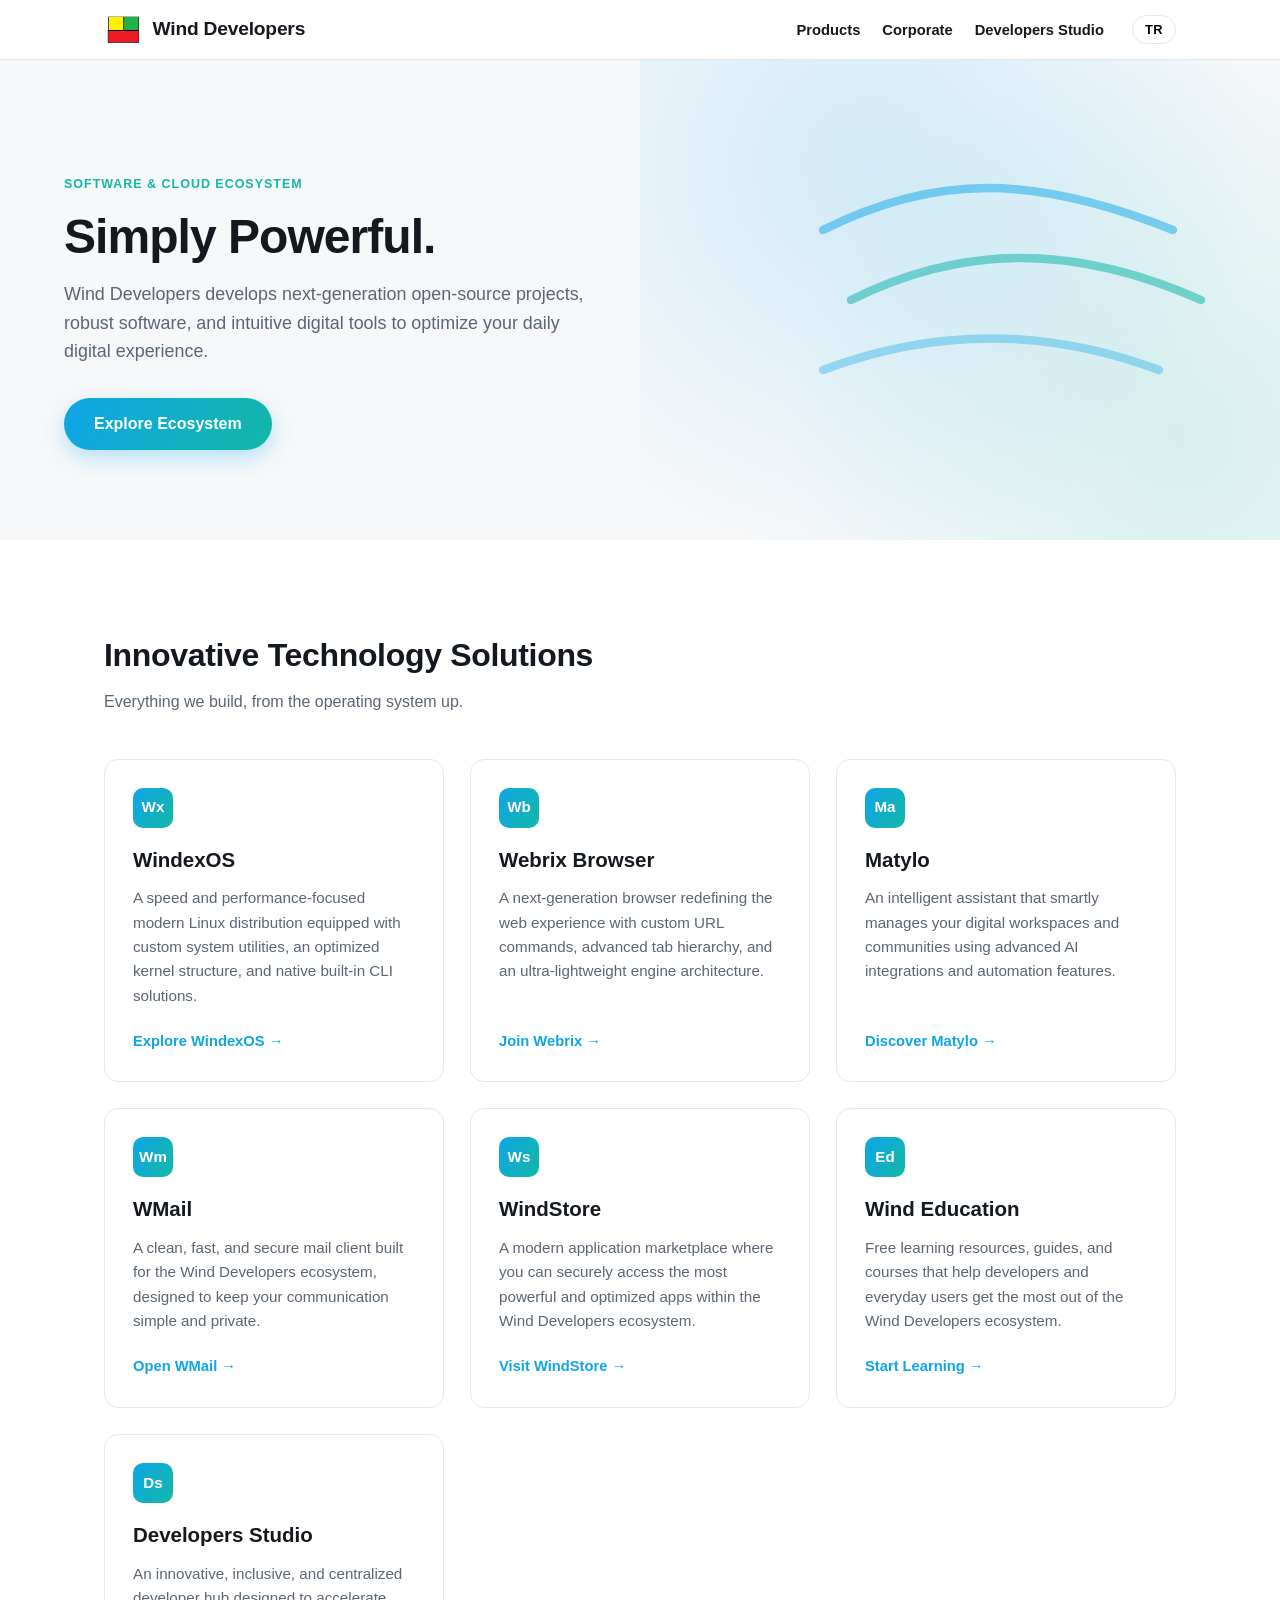
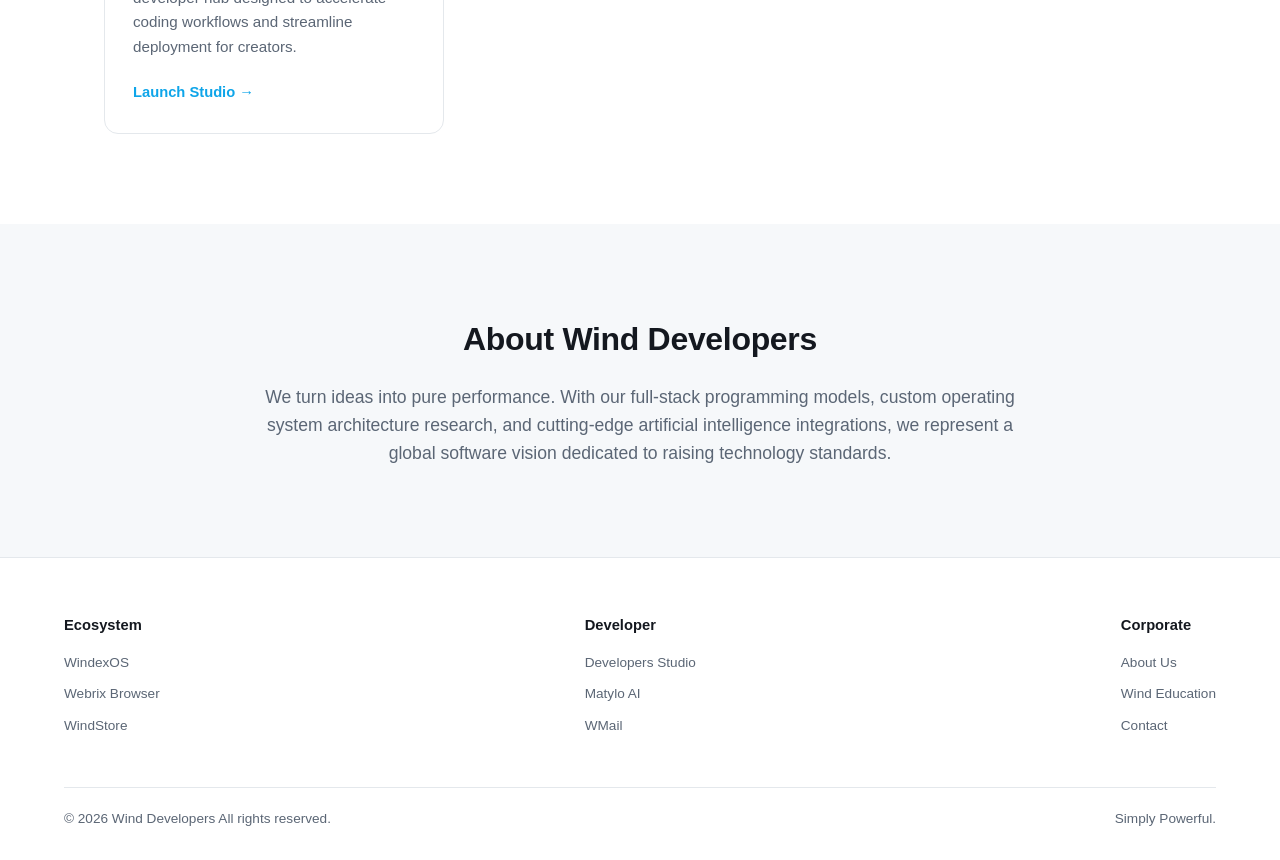
==== commit 2181ef41: "Change organization name to 'Wind Developers' Updated the organization name and references from 'Win" ====
--- a/index.html
+++ b/index.html
@@ -5,10 +5,10 @@
 <meta name="viewport" content="width=device-width, initial-scale=1.0">
 
 <!-- PRIMARY SEO -->
-<title>Wind Developers Corporation | Software & Cloud Solutions</title>
-<meta name="description" content="Wind Developers Corporation builds next-generation software: WindexOS Linux distro, Webrix Browser, Matylo AI assistant, WMail, WindStore and Wind Education.">
+<title>Wind Developers | Software & Cloud Solutions</title>
+<meta name="description" content="Wind Developers builds next-generation software: WindexOS Linux distro, Webrix Browser, Matylo AI assistant, WMail, WindStore and Wind Education.">
 <meta name="keywords" content="Wind Developers, WindexOS, Webrix Browser, Matylo, WMail, WindStore, Wind Education, software company, open source">
-<meta name="author" content="Wind Developers Corporation">
+<meta name="author" content="Wind Developers">
 <meta name="robots" content="index, follow">
 
 <!-- CANONICAL -->
@@ -28,17 +28,17 @@
 
 <!-- OPEN GRAPH -->
 <meta property="og:type" content="website">
-<meta property="og:title" content="Wind Developers Corporation | Simply Powerful">
+<meta property="og:title" content="Wind Developers | Simply Powerful">
 <meta property="og:description" content="Next-generation open-source projects and software ecosystems: WindexOS, Webrix, Matylo, WMail, WindStore, Wind Education.">
 <meta property="og:image" content="https://winddevelopers.duckdns.org/logo.png">
 <meta property="og:url" content="https://winddevelopers.duckdns.org/">
-<meta property="og:site_name" content="Wind Developers Corporation">
+<meta property="og:site_name" content="Wind Developers">
 <meta property="og:locale" content="en_US">
 <meta property="og:locale:alternate" content="tr_TR">
 
 <!-- TWITTER CARD -->
 <meta name="twitter:card" content="summary_large_image">
-<meta name="twitter:title" content="Wind Developers Corporation | Simply Powerful">
+<meta name="twitter:title" content="Wind Developers  | Simply Powerful">
 <meta name="twitter:description" content="WindexOS, Webrix Browser, Matylo AI, WMail, WindStore and Wind Education — the full Wind Developers ecosystem.">
 <meta name="twitter:image" content="https://winddevelopers.duckdns.org/logo.png">
 
@@ -47,11 +47,11 @@
 {
   "@context": "https://schema.org",
   "@type": "Organization",
-  "name": "Wind Developers Corporation",
+  "name": "Wind Developers ",
   "url": "https://winddevelopers.duckdns.org/",
   "logo": "https://winddevelopers.duckdns.org/logo.png",
-  "description": "Wind Developers Corporation builds next-generation open-source software and AI-powered ecosystems including WindexOS, Webrix Browser, Matylo, WMail, WindStore and Wind Education.",
-  "foundingDate": "2024",
+  "description": "Wind Developers builds next-generation open-source software and AI-powered ecosystems including WindexOS, Webrix Browser, Matylo, WMail, WindStore and Wind Education.",
+  "foundingDate": "2025",
   "sameAs": [
     "https://developerswind.vercel.app/",
     "https://windexos.vercel.app/"
@@ -369,7 +369,7 @@
 <header>
   <div class="nav-container">
     <a href="#" class="logo-area" aria-label="Wind Developers Home">
-      <img src="logo.png" alt="Wind Developers Corporation Logo">
+      <img src="logo.png" alt="Wind Developers  Logo">
       <span>Wind Developers</span>
     </a>
     <div class="nav-right">
@@ -395,7 +395,7 @@
     <div class="hero-content">
       <span class="eyebrow" id="hero-eyebrow">Software &amp; Cloud Ecosystem</span>
       <h1 id="hero-title">Simply Powerful.</h1>
-      <p id="hero-desc">Wind Developers Corporation develops next-generation open-source projects, robust software, and intuitive digital tools to optimize your daily digital experience.</p>
+      <p id="hero-desc">Wind Developers develops next-generation open-source projects, robust software, and intuitive digital tools to optimize your daily digital experience.</p>
       <a href="#products" class="cta-btn" id="hero-cta">Explore Ecosystem</a>
     </div>
   </section>
@@ -508,7 +508,7 @@
   </div>
 
   <div class="footer-bottom">
-    <span id="footer-copy">&copy; 2026 Wind Developers Corporation. All rights reserved.</span>
+    <span id="footer-copy">&copy; 2026 Wind Developers All rights reserved.</span>
     <span>Simply Powerful.</span>
   </div>
 </footer>
@@ -516,12 +516,12 @@
 <script>
   const translations = {
     en: {
-      pageTitle: "Wind Developers Corporation | Software & Cloud Solutions",
-      metaDesc: "Wind Developers Corporation builds next-generation software: WindexOS Linux distro, Webrix Browser, Matylo AI assistant, WMail, WindStore and Wind Education.",
+      pageTitle: "Wind Developers  | Software & Cloud Solutions",
+      metaDesc: "Wind Developers  builds next-generation software: WindexOS Linux distro, Webrix Browser, Matylo AI assistant, WMail, WindStore and Wind Education.",
       navProducts: "Products", navAbout: "Corporate", navStudio: "Developers Studio",
       heroEyebrow: "Software & Cloud Ecosystem",
       heroTitle: "Simply Powerful.",
-      heroDesc: "Wind Developers Corporation develops next-generation open-source projects, robust software, and intuitive digital tools to optimize your daily digital experience.",
+      heroDesc: "Wind Developers  develops next-generation open-source projects, robust software, and intuitive digital tools to optimize your daily digital experience.",
       heroCta: "Explore Ecosystem",
       sectionProductsTitle: "Innovative Technology Solutions",
       sectionProductsSub: "Everything we build, from the operating system up.",
@@ -536,16 +536,16 @@
       aboutDesc: "We turn ideas into pure performance. With our full-stack programming models, custom operating system architecture research, and cutting-edge artificial intelligence integrations, we represent a global software vision dedicated to raising technology standards.",
       fCol1: "Ecosystem", fCol2: "Developer", fCol3: "Corporate",
       fLinkAbout: "About Us", fLinkEducation: "Wind Education", fLinkContact: "Contact",
-      footerCopy: "© 2026 Wind Developers Corporation. All rights reserved.",
+      footerCopy: "© 2026 Wind Developers. All rights reserved.",
       btnText: "TR"
     },
     tr: {
-      pageTitle: "Wind Developers Corporation | Simply Powerful",
-      metaDesc: "Wind Developers Corporation; WindexOS, Webrix Browser, Matylo, WMail ve Wind Education ile geleceğin teknolojisini ve yazılım ekosistemini inşa ediyor.",
+      pageTitle: "Wind Developers  | Simply Powerful",
+      metaDesc: "Wind Developers ; WindexOS, Webrix Browser, Matylo, WMail ve Wind Education ile geleceğin teknolojisini ve yazılım ekosistemini inşa ediyor.",
       navProducts: "Ürünlerimiz", navAbout: "Kurumsal", navStudio: "Developers Studio",
       heroEyebrow: "Yazılım ve Bulut Ekosistemi",
       heroTitle: "Simply Powerful.",
-      heroDesc: "Wind Developers Corporation, yeni nesil açık kaynak projeler ve günlük dijital deneyiminizi optimize eden yazılım araçları geliştirir.",
+      heroDesc: "Wind Developers , yeni nesil açık kaynak projeler ve günlük dijital deneyiminizi optimize eden yazılım araçları geliştirir.",
       heroCta: "Ekosistemi Keşfedin",
       sectionProductsTitle: "Yenilikçi Teknoloji Çözümlerimiz",
       sectionProductsSub: "İşletim sisteminden başlayarak geliştirdiğimiz her şey.",
@@ -560,7 +560,7 @@
       aboutDesc: "Fikirleri performansa dönüştürüyoruz. Tam yığın (full-stack) programlama modellerimiz, işletim sistemi mimarisi çalışmalarımız ve yenilikçi yapay zeka entegrasyonlarımızla, teknoloji standartlarını yükseltmeyi hedefleyen global bir yazılım vizyonuyuz.",
       fCol1: "Ekosistem", fCol2: "Geliştirici", fCol3: "Kurumsal",
       fLinkAbout: "Hakkımızda", fLinkEducation: "Wind Education", fLinkContact: "İletişim",
-      footerCopy: "© 2026 Wind Developers Corporation. Tüm hakları saklıdır.",
+      footerCopy: "© 2026 Wind Developers. Tüm hakları saklıdır.",
       btnText: "EN"
     }
   };
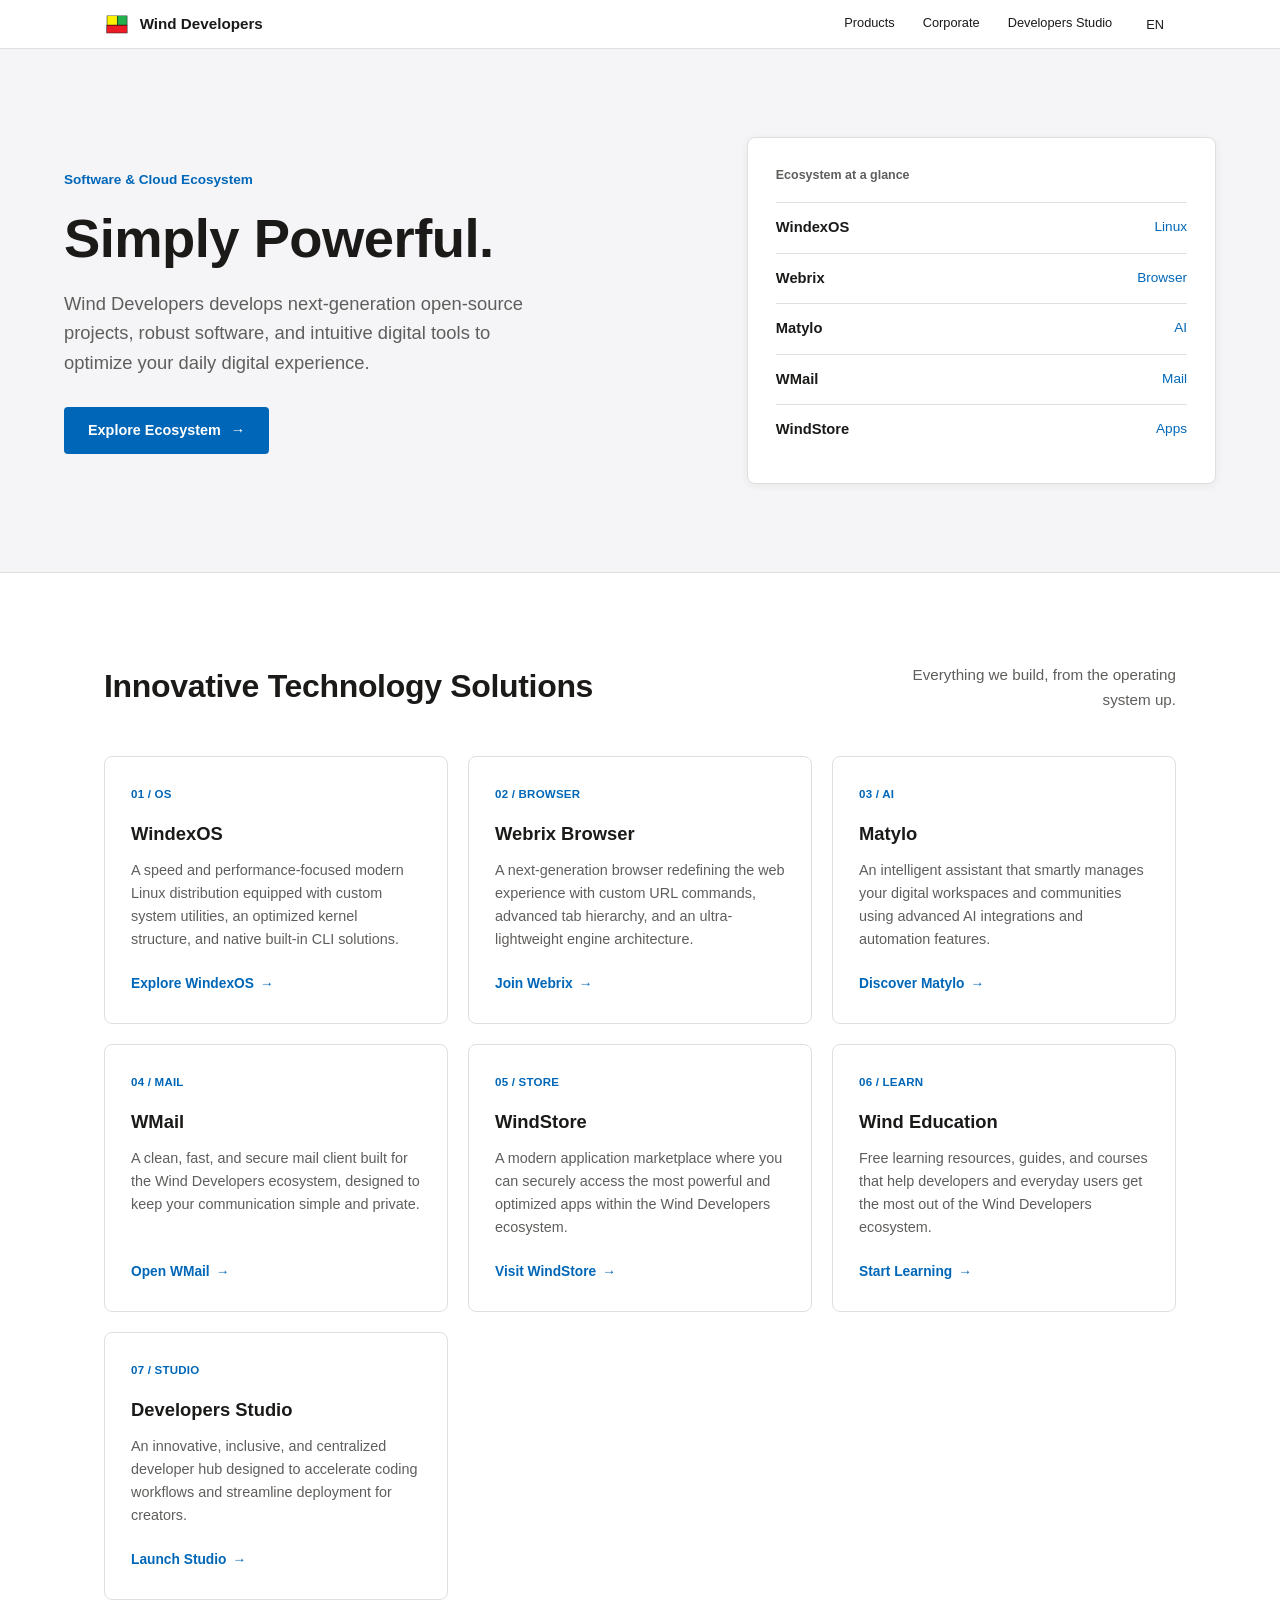
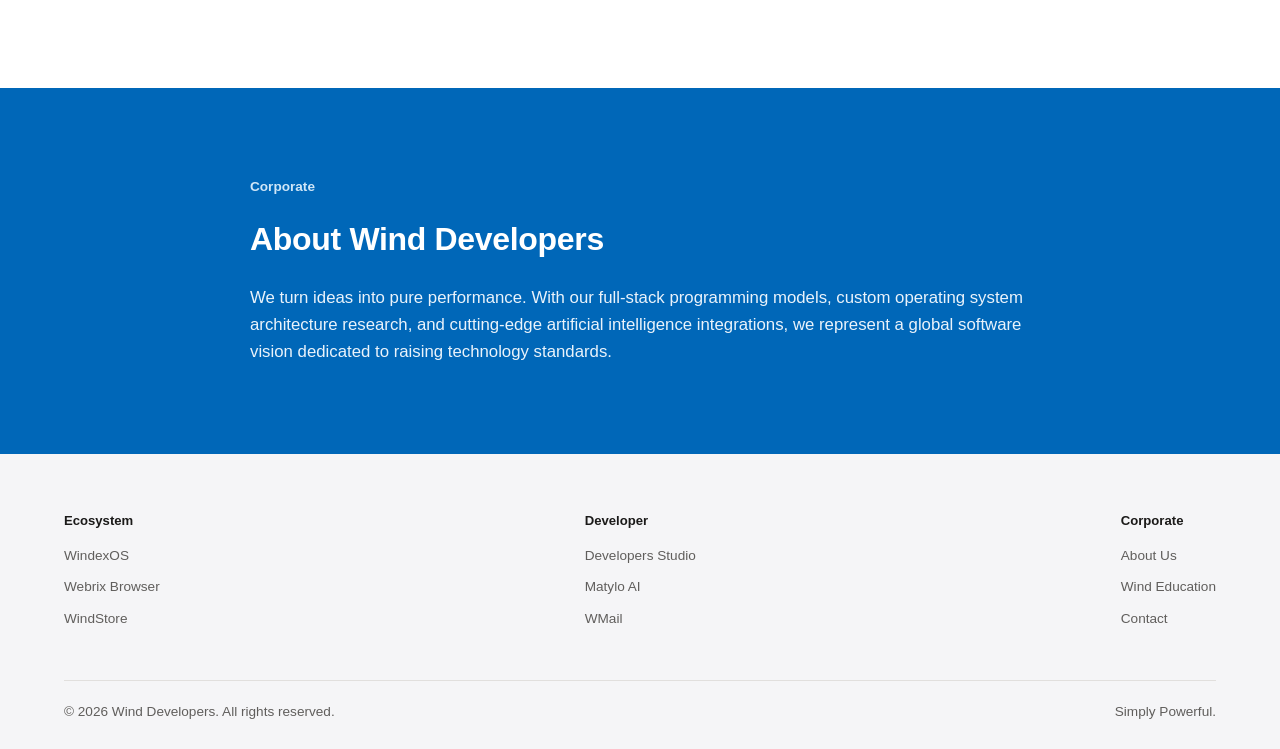
==== commit 3410668b: "Update index.html" ====
--- a/index.html
+++ b/index.html
@@ -11,45 +11,40 @@
 <meta name="author" content="Wind Developers">
 <meta name="robots" content="index, follow">
 
-<!-- CANONICAL -->
-<link rel="canonical" href="https://winddevelopers.duckdns.org/">
-
-<!-- HREFLANG for EN/TR -->
-<link rel="alternate" hreflang="en" href="https://winddevelopers.duckdns.org/">
-<link rel="alternate" hreflang="tr" href="https://winddevelopers.duckdns.org/?lang=tr">
-<link rel="alternate" hreflang="x-default" href="https://winddevelopers.duckdns.org/">
-
-<!-- GOOGLE SEARCH CONSOLE VERIFICATION -->
+<link rel="canonical" href="https://winddevelopers.cc.cd/">
+<link rel="alternate" hreflang="en" href="https://winddevelopers.cc.cd/">
+<link rel="alternate" hreflang="tr" href="https://winddevelopers.cc.cd/?lang=tr">
+<link rel="alternate" hreflang="de" href="https://winddevelopers.cc.cd/?lang=de">
+<link rel="alternate" hreflang="ar" href="https://winddevelopers.cc.cd/?lang=ar">
+<link rel="alternate" hreflang="es" href="https://winddevelopers.cc.cd/?lang=es">
+<link rel="alternate" hreflang="fr" href="https://winddevelopers.cc.cd/?lang=fr">
+<link rel="alternate" hreflang="x-default" href="https://winddevelopers.cc.cd/">
+
 <meta name="google-site-verification" content="AOjkO5IK5S6VUMw4ElCkUhm76u-BxYcvzF2sUktvgsA">
 
-<!-- FAVICON -->
 <link rel="icon" type="image/png" href="logo.png">
 <link rel="apple-touch-icon" href="logo.png">
 
-<!-- OPEN GRAPH -->
 <meta property="og:type" content="website">
 <meta property="og:title" content="Wind Developers | Simply Powerful">
 <meta property="og:description" content="Next-generation open-source projects and software ecosystems: WindexOS, Webrix, Matylo, WMail, WindStore, Wind Education.">
-<meta property="og:image" content="https://winddevelopers.duckdns.org/logo.png">
-<meta property="og:url" content="https://winddevelopers.duckdns.org/">
+<meta property="og:image" content="https://winddevelopers.cc.cd/logo.png">
+<meta property="og:url" content="https://winddevelopers.cc.cd/">
 <meta property="og:site_name" content="Wind Developers">
 <meta property="og:locale" content="en_US">
-<meta property="og:locale:alternate" content="tr_TR">
-
-<!-- TWITTER CARD -->
+
 <meta name="twitter:card" content="summary_large_image">
-<meta name="twitter:title" content="Wind Developers  | Simply Powerful">
+<meta name="twitter:title" content="Wind Developers | Simply Powerful">
 <meta name="twitter:description" content="WindexOS, Webrix Browser, Matylo AI, WMail, WindStore and Wind Education — the full Wind Developers ecosystem.">
-<meta name="twitter:image" content="https://winddevelopers.duckdns.org/logo.png">
-
-<!-- STRUCTURED DATA (JSON-LD) -->
+<meta name="twitter:image" content="https://winddevelopers.cc.cd/logo.png">
+
 <script type="application/ld+json">
 {
   "@context": "https://schema.org",
   "@type": "Organization",
-  "name": "Wind Developers ",
-  "url": "https://winddevelopers.duckdns.org/",
-  "logo": "https://winddevelopers.duckdns.org/logo.png",
+  "name": "Wind Developers",
+  "url": "https://winddevelopers.cc.cd/",
+  "logo": "https://winddevelopers.cc.cd/logo.png",
   "description": "Wind Developers builds next-generation open-source software and AI-powered ecosystems including WindexOS, Webrix Browser, Matylo, WMail, WindStore and Wind Education.",
   "foundingDate": "2025",
   "sameAs": [
@@ -62,40 +57,64 @@
     { "@type": "Offer", "name": "Matylo", "url": "https://matylo.vercel.app/" },
     { "@type": "Offer", "name": "WMail", "url": "https://wmswmail.vercel.app/" },
     { "@type": "Offer", "name": "WindStore", "url": "https://windstore.base44.app/" },
-    { "@type": "Offer", "name": "Wind Education", "url": "https://education.winddevelopers.duckdns.org/" },
+    { "@type": "Offer", "name": "Wind Education", "url": "https://education.winddevelopers.cc.cd/" },
     { "@type": "Offer", "name": "Developers Studio", "url": "https://developerswind.vercel.app/" }
   ]
 }
 </script>
 
 <style>
+  /* ============ Design tokens ============
+     Concept: corporate enterprise-software register (Fluent-adjacent):
+     pure white canvas, restrained single blue accent, Segoe-first type stack,
+     flat 1px-bordered cards, generous whitespace, understated motion.
+  */
   :root {
-    --ink: #14181f;
-    --ink-soft: #5b6675;
-    --cloud: #f6f8fa;
-    --line: #e4e8ec;
-    --sky: #0ea5e9;
-    --teal: #14b8a6;
-    --gradient: linear-gradient(120deg, var(--sky), var(--teal));
-    --card-shadow: 0 10px 24px rgba(20, 24, 31, 0.06);
-    --transition: all 0.25s ease;
+    --paper: #ffffff;
+    --surface: #f5f5f7;
+    --ink: #1b1a19;
+    --ink-soft: #605e5c;
+    --line: #e1dfdd;
+    --panel: #ffffff;
+    --accent: #0067b8;
+    --accent-dark: #004c87;
+    --accent-ink: #ffffff;
+    --mono: 'Cascadia Code', 'SF Mono', Consolas, monospace;
+    --serif: 'Segoe UI Semibold', 'Segoe UI', var(--sans);
+    --sans: 'Segoe UI', 'Segoe UI Web', -apple-system, BlinkMacSystemFont, Roboto, Helvetica, Arial, sans-serif;
+    --radius: 4px;
+    --transition: all 0.18s cubic-bezier(.4,0,.2,1);
   }
 
   * { margin: 0; padding: 0; box-sizing: border-box; }
 
+  html { scroll-behavior: smooth; }
+
   body {
-    font-family: 'Segoe UI', Tahoma, Geneva, Verdana, sans-serif;
+    font-family: var(--sans);
     color: var(--ink);
-    background: #fff;
+    background: var(--paper);
     line-height: 1.6;
+  }
+
+  [dir="rtl"] body { direction: rtl; }
+
+  a { color: inherit; }
+
+  /* ---------- Isobar background device ---------- */
+  .isobars {
+    position: absolute;
+    inset: 0;
+    pointer-events: none;
+    overflow: hidden;
   }
 
   /* ---------- Header ---------- */
   header {
     position: sticky;
     top: 0;
-    background: rgba(255, 255, 255, 0.9);
-    backdrop-filter: blur(10px);
+    background: rgba(255, 255, 255, 0.96);
+    backdrop-filter: blur(8px);
     border-bottom: 1px solid var(--line);
     z-index: 1000;
   }
@@ -106,7 +125,9 @@
     display: flex;
     justify-content: space-between;
     align-items: center;
-    padding: 14px 5%;
+    padding: 0 5%;
+    height: 48px;
+    gap: 20px;
   }
 
   .logo-area {
@@ -115,212 +136,325 @@
     gap: 10px;
     text-decoration: none;
     color: var(--ink);
-    font-weight: 700;
-    font-size: 1.2rem;
-    letter-spacing: -0.01em;
-  }
-
-  .logo-area img { height: 30px; width: auto; }
-
-  .nav-right { display: flex; align-items: center; gap: 28px; }
-
-  nav ul { display: flex; list-style: none; gap: 22px; }
+    font-family: var(--sans);
+    font-weight: 600;
+    font-size: 0.95rem;
+    letter-spacing: 0;
+    white-space: nowrap;
+  }
+
+  .logo-area img { height: 20px; width: auto; }
+
+  .nav-right { display: flex; align-items: center; gap: 8px; height: 100%; }
+
+  nav ul { display: flex; list-style: none; height: 100%; }
 
   nav ul a {
+    display: flex;
+    align-items: center;
+    height: 100%;
     text-decoration: none;
     color: var(--ink);
-    font-size: 0.92rem;
-    font-weight: 600;
+    font-size: 0.8rem;
+    font-weight: 400;
+    padding: 0 14px;
     transition: var(--transition);
-  }
-
-  nav ul a:hover { color: var(--sky); }
+    border-bottom: 2px solid transparent;
+  }
+
+  nav ul a:hover { color: var(--accent); background: var(--surface); }
 
   .lang-switcher {
-    background: #fff;
+    position: relative;
+  }
+
+  .lang-btn {
+    background: none;
+    border: none;
+    padding: 6px 12px;
+    font-family: var(--sans);
+    font-size: 0.8rem;
+    font-weight: 400;
+    cursor: pointer;
+    border-radius: var(--radius);
+    color: var(--ink);
+    display: flex;
+    align-items: center;
+    gap: 6px;
+    transition: var(--transition);
+  }
+
+  .lang-btn:hover { background: var(--surface); }
+
+  .lang-menu {
+    display: none;
+    position: absolute;
+    top: calc(100% + 6px);
+    right: 0;
+    background: var(--panel);
     border: 1px solid var(--line);
-    padding: 6px 12px;
-    font-size: 0.8rem;
-    font-weight: 700;
-    letter-spacing: 0.04em;
+    border-radius: var(--radius);
+    min-width: 160px;
+    overflow: hidden;
+    box-shadow: 0 12px 28px rgba(23,22,20,0.12);
+    z-index: 1001;
+  }
+
+  [dir="rtl"] .lang-menu { right: auto; left: 0; }
+
+  .lang-menu.open { display: block; }
+
+  .lang-menu button {
+    display: flex;
+    justify-content: space-between;
+    width: 100%;
+    padding: 10px 14px;
+    background: none;
+    border: none;
+    text-align: left;
+    font-size: 0.85rem;
     cursor: pointer;
-    border-radius: 999px;
-    transition: var(--transition);
-  }
-
-  .lang-switcher:hover { border-color: var(--sky); color: var(--sky); }
+    color: var(--ink);
+    font-family: var(--sans);
+  }
+
+  [dir="rtl"] .lang-menu button { text-align: right; }
+
+  .lang-menu button:hover { background: var(--paper); }
+
+  .lang-menu button .code {
+    font-family: var(--mono);
+    color: var(--ink-soft);
+    font-size: 0.76rem;
+  }
 
   /* ---------- Hero ---------- */
   .hero {
     position: relative;
     overflow: hidden;
-    background: var(--cloud);
-    padding: 110px 5% 90px;
-    min-height: 480px;
+    background: var(--surface);
+    padding: 88px 5% 88px;
+    border-bottom: 1px solid var(--line);
+  }
+
+  .hero-grid {
+    max-width: 1200px;
+    margin: 0 auto;
+    position: relative;
+    z-index: 1;
+    display: grid;
+    grid-template-columns: 1.15fr 0.85fr;
+    gap: 48px;
+    align-items: center;
+  }
+
+  .eyebrow {
+    display: inline-flex;
+    align-items: center;
+    gap: 8px;
+    font-family: var(--sans);
+    font-size: 0.85rem;
+    font-weight: 600;
+    color: var(--accent);
+    margin-bottom: 18px;
+  }
+
+  .hero h1 {
+    font-family: var(--sans);
+    font-size: 3.4rem;
+    font-weight: 600;
+    line-height: 1.1;
+    letter-spacing: -0.01em;
+    margin-bottom: 20px;
+    color: var(--ink);
+  }
+
+  .hero p {
+    font-size: 1.15rem;
+    color: var(--ink-soft);
+    margin-bottom: 30px;
+    max-width: 480px;
+    font-weight: 400;
+  }
+
+  .cta-btn {
+    display: inline-flex;
+    align-items: center;
+    gap: 10px;
+    background: var(--accent);
+    color: var(--accent-ink);
+    padding: 12px 24px;
+    font-weight: 600;
+    font-size: 0.9rem;
+    text-decoration: none;
+    border-radius: var(--radius);
+    transition: var(--transition);
+  }
+
+  .cta-btn:hover { background: var(--accent-dark); }
+
+  .cta-btn .arrow { transition: transform 0.2s; }
+  [dir="rtl"] .cta-btn .arrow { transform: scaleX(-1); }
+  .cta-btn:hover .arrow { transform: translateX(3px); }
+  [dir="rtl"] .cta-btn:hover .arrow { transform: scaleX(-1) translateX(3px); }
+
+  .hero-panel {
+    background: var(--panel);
+    border: 1px solid var(--line);
+    padding: 28px;
+    border-radius: 8px;
+    box-shadow: 0 2px 8px rgba(0,0,0,0.06);
+  }
+
+  .hero-panel-label {
+    font-family: var(--sans);
+    font-size: 0.78rem;
+    color: var(--ink-soft);
+    font-weight: 600;
+    margin-bottom: 16px;
+  }
+
+  .stat-row {
     display: flex;
-    align-items: center;
-  }
-
-  .hero::after {
-    content: "";
-    position: absolute;
-    right: -10%;
-    top: -20%;
-    width: 60%;
-    height: 140%;
-    background:
-      radial-gradient(circle at 30% 30%, rgba(14,165,233,0.16), transparent 55%),
-      radial-gradient(circle at 70% 70%, rgba(20,184,166,0.14), transparent 55%);
-    pointer-events: none;
-  }
-
-  .wind-lines {
-    position: absolute;
-    right: 4%;
-    top: 50%;
-    transform: translateY(-50%);
-    width: 42%;
-    max-width: 420px;
-    opacity: 0.9;
-  }
-
-  .hero-content { position: relative; max-width: 620px; z-index: 1; }
-
-  .eyebrow {
-    display: inline-block;
-    font-size: 0.78rem;
-    font-weight: 700;
-    letter-spacing: 0.08em;
-    text-transform: uppercase;
-    color: var(--teal);
-    margin-bottom: 14px;
-  }
-
-  .hero h1 {
-    font-size: 3rem;
-    font-weight: 700;
-    line-height: 1.15;
-    margin-bottom: 16px;
-    letter-spacing: -0.02em;
-  }
-
-  .hero p {
-    font-size: 1.12rem;
-    color: var(--ink-soft);
-    margin-bottom: 32px;
-    max-width: 520px;
-  }
-
-  .cta-btn {
-    display: inline-block;
-    background: var(--gradient);
-    color: #fff;
-    padding: 13px 30px;
-    font-weight: 700;
-    text-decoration: none;
-    border-radius: 999px;
-    transition: var(--transition);
-    box-shadow: 0 8px 20px rgba(14,165,233,0.28);
-  }
-
-  .cta-btn:hover { transform: translateY(-2px); box-shadow: 0 12px 26px rgba(14,165,233,0.35); }
+    justify-content: space-between;
+    padding: 13px 0;
+    border-top: 1px solid var(--line);
+  }
+
+  .stat-row:first-of-type { border-top: none; }
+
+  .stat-row .name { font-size: 0.92rem; color: var(--ink); font-weight: 600; }
+  .stat-row .val { font-family: var(--sans); font-size: 0.85rem; color: var(--accent); font-weight: 400; }
 
   /* ---------- Products ---------- */
   .products-section {
     max-width: 1200px;
     margin: 0 auto;
-    padding: 90px 5%;
+    padding: 88px 5%;
+  }
+
+  .section-head {
+    display: flex;
+    justify-content: space-between;
+    align-items: flex-end;
+    gap: 30px;
+    margin-bottom: 44px;
   }
 
   .section-title {
+    font-family: var(--sans);
     font-size: 2rem;
-    font-weight: 700;
+    font-weight: 600;
     letter-spacing: -0.01em;
-    margin-bottom: 8px;
+    color: var(--ink);
   }
 
   .section-sub {
     color: var(--ink-soft);
-    margin-bottom: 44px;
-    max-width: 560px;
-  }
+    max-width: 300px;
+    font-size: 0.95rem;
+    text-align: right;
+  }
+
+  [dir="rtl"] .section-sub { text-align: left; }
 
   .products-grid {
     display: grid;
-    grid-template-columns: repeat(auto-fit, minmax(300px, 1fr));
-    gap: 26px;
+    grid-template-columns: repeat(auto-fit, minmax(280px, 1fr));
+    gap: 20px;
   }
 
   .product-card {
-    background: #fff;
+    background: var(--panel);
     border: 1px solid var(--line);
-    padding: 28px;
+    border-radius: 8px;
+    padding: 28px 26px;
     display: flex;
     flex-direction: column;
     justify-content: space-between;
-    border-radius: 14px;
+    min-height: 220px;
     transition: var(--transition);
   }
 
   .product-card:hover {
-    transform: translateY(-4px);
-    box-shadow: var(--card-shadow);
-    border-color: transparent;
-  }
-
-  .badge {
-    width: 40px;
-    height: 40px;
-    border-radius: 10px;
-    background: var(--gradient);
-    color: #fff;
-    display: flex;
-    align-items: center;
-    justify-content: center;
-    font-weight: 700;
-    font-size: 0.95rem;
+    box-shadow: 0 4px 16px rgba(0,0,0,0.08);
+    border-color: var(--accent);
+    transform: translateY(-2px);
+  }
+
+  .card-tag {
+    font-family: var(--sans);
+    font-size: 0.72rem;
+    color: var(--accent);
     margin-bottom: 16px;
-  }
-
-  .product-card h3 { font-size: 1.28rem; margin-bottom: 10px; }
+    font-weight: 600;
+    letter-spacing: 0.02em;
+  }
+
+  .product-card h3 { font-size: 1.15rem; font-weight: 600; margin-bottom: 10px; color: var(--ink); }
 
   .product-card p {
     color: var(--ink-soft);
-    font-size: 0.95rem;
+    font-size: 0.9rem;
     margin-bottom: 22px;
     flex-grow: 1;
+    transition: var(--transition);
   }
 
   .product-link {
-    color: var(--sky);
+    color: var(--accent);
     text-decoration: none;
-    font-weight: 700;
-    font-size: 0.92rem;
-  }
-
-  .product-link:hover { text-decoration: underline; }
+    font-weight: 600;
+    font-size: 0.86rem;
+    display: inline-flex;
+    align-items: center;
+    gap: 6px;
+    transition: var(--transition);
+  }
+
+  .product-link .arrow { transition: transform 0.2s; }
+  [dir="rtl"] .product-link .arrow { transform: scaleX(-1); }
+  .product-card:hover .arrow { transform: translateX(3px); }
+  [dir="rtl"] .product-card:hover .arrow { transform: scaleX(-1) translateX(3px); }
 
   /* ---------- About ---------- */
   .about-section {
-    background: var(--cloud);
-    padding: 90px 5%;
-    text-align: center;
-  }
-
-  .about-container { max-width: 760px; margin: 0 auto; }
-
-  .about-container h2 { font-size: 2rem; font-weight: 700; letter-spacing: -0.01em; }
+    background: var(--accent);
+    color: #ffffff;
+    padding: 88px 5%;
+  }
+
+  .about-container {
+    max-width: 780px;
+    margin: 0 auto;
+  }
+
+  .about-eyebrow {
+    font-family: var(--sans);
+    font-size: 0.85rem;
+    font-weight: 600;
+    color: #cfe6f7;
+    margin-bottom: 16px;
+  }
+
+  .about-container h2 {
+    font-family: var(--sans);
+    font-size: 2rem;
+    font-weight: 600;
+    letter-spacing: -0.01em;
+    margin-bottom: 20px;
+  }
 
   .about-container p {
-    font-size: 1.1rem;
-    color: var(--ink-soft);
-    margin-top: 18px;
+    font-size: 1.05rem;
+    color: #eaf3fb;
+    font-weight: 400;
   }
 
   /* ---------- Footer ---------- */
   footer {
-    padding: 56px 5% 30px;
-    border-top: 1px solid var(--line);
+    background: var(--surface);
+    padding: 56px 5% 26px;
     font-size: 0.85rem;
     color: var(--ink-soft);
   }
@@ -334,15 +468,18 @@
     gap: 30px;
   }
 
-  .footer-col h4 { color: var(--ink); margin-bottom: 14px; font-size: 0.92rem; }
+  .footer-col h4 {
+    color: var(--ink);
+    margin-bottom: 14px;
+    font-size: 0.82rem;
+    font-family: var(--sans);
+    font-weight: 600;
+  }
 
   .footer-col ul { list-style: none; }
-
   .footer-col ul li { margin-bottom: 10px; }
-
   .footer-col ul li a { text-decoration: none; color: var(--ink-soft); transition: var(--transition); }
-
-  .footer-col ul li a:hover { color: var(--sky); text-decoration: underline; }
+  .footer-col ul li a:hover { color: var(--accent); text-decoration: underline; }
 
   .footer-bottom {
     max-width: 1200px;
@@ -354,13 +491,19 @@
     padding-top: 20px;
   }
 
-  @media (max-width: 768px) {
-    .nav-container { flex-direction: column; gap: 15px; }
-    .nav-right { flex-direction: column; gap: 15px; }
-    nav ul { flex-wrap: wrap; justify-content: center; gap: 15px; }
-    .hero h1 { font-size: 2.2rem; }
-    .wind-lines { display: none; }
-    .footer-bottom { flex-direction: column; gap: 15px; text-align: center; }
+  @media (max-width: 860px) {
+    .hero-grid { grid-template-columns: 1fr; }
+    .hero h1 { font-size: 2.6rem; }
+    .section-head { flex-direction: column; align-items: flex-start; }
+    .section-sub { text-align: left; }
+  }
+
+  @media (max-width: 640px) {
+    .nav-container { flex-wrap: wrap; }
+    nav ul { display: none; }
+    .hero { padding: 70px 5% 60px; }
+    .hero h1 { font-size: 2.1rem; }
+    .footer-bottom { flex-direction: column; gap: 14px; align-items: flex-start; }
   }
 </style>
 </head>
@@ -369,7 +512,7 @@
 <header>
   <div class="nav-container">
     <a href="#" class="logo-area" aria-label="Wind Developers Home">
-      <img src="logo.png" alt="Wind Developers  Logo">
+      <img src="logo.png" alt="Wind Developers Logo">
       <span>Wind Developers</span>
     </a>
     <div class="nav-right">
@@ -380,92 +523,104 @@
           <li><a href="https://developerswind.vercel.app/" target="_blank" rel="noopener" id="nav-studio">Developers Studio</a></li>
         </ul>
       </nav>
-      <button class="lang-switcher" onclick="toggleLanguage()" id="lang-btn" aria-label="Switch language">TR</button>
+      <div class="lang-switcher">
+        <button class="lang-btn" id="lang-btn" onclick="toggleLangMenu()" aria-haspopup="true" aria-expanded="false">
+          <span id="lang-btn-label">EN</span>
+        </button>
+        <div class="lang-menu" id="lang-menu"></div>
+      </div>
     </div>
   </div>
 </header>
 
 <main>
   <section class="hero" aria-label="Hero">
-    <svg class="wind-lines" viewBox="0 0 300 220" fill="none" xmlns="http://www.w3.org/2000/svg" aria-hidden="true">
-      <path d="M10 60 C 90 20, 160 20, 260 60" stroke="#0ea5e9" stroke-width="6" stroke-linecap="round" opacity="0.55"/>
-      <path d="M30 110 C 110 70, 190 70, 280 110" stroke="#14b8a6" stroke-width="6" stroke-linecap="round" opacity="0.6"/>
-      <path d="M10 160 C 90 130, 170 130, 250 160" stroke="#0ea5e9" stroke-width="6" stroke-linecap="round" opacity="0.4"/>
-    </svg>
-    <div class="hero-content">
-      <span class="eyebrow" id="hero-eyebrow">Software &amp; Cloud Ecosystem</span>
-      <h1 id="hero-title">Simply Powerful.</h1>
-      <p id="hero-desc">Wind Developers develops next-generation open-source projects, robust software, and intuitive digital tools to optimize your daily digital experience.</p>
-      <a href="#products" class="cta-btn" id="hero-cta">Explore Ecosystem</a>
+    <div class="hero-grid">
+      <div class="hero-content">
+        <span class="eyebrow" id="hero-eyebrow">Software &amp; Cloud Ecosystem</span>
+        <h1 id="hero-title">Simply Powerful.</h1>
+        <p id="hero-desc">Wind Developers develops next-generation open-source projects, robust software, and intuitive digital tools to optimize your daily digital experience.</p>
+        <a href="#products" class="cta-btn" id="hero-cta"><span>Explore Ecosystem</span><span class="arrow">&rarr;</span></a>
+      </div>
+      <div class="hero-panel">
+        <div class="hero-panel-label" id="panel-label">Ecosystem at a glance</div>
+        <div class="stat-row"><span class="name">WindexOS</span><span class="val">Linux</span></div>
+        <div class="stat-row"><span class="name">Webrix</span><span class="val">Browser</span></div>
+        <div class="stat-row"><span class="name">Matylo</span><span class="val">AI</span></div>
+        <div class="stat-row"><span class="name">WMail</span><span class="val">Mail</span></div>
+        <div class="stat-row"><span class="name">WindStore</span><span class="val">Apps</span></div>
+      </div>
     </div>
   </section>
 
   <section id="products" class="products-section" aria-label="Products">
-    <h2 class="section-title" id="section-products-title">Innovative Technology Solutions</h2>
-    <p class="section-sub" id="section-products-sub">Everything we build, from the operating system up.</p>
+    <div class="section-head">
+      <h2 class="section-title" id="section-products-title">Innovative Technology Solutions</h2>
+      <p class="section-sub" id="section-products-sub">Everything we build, from the operating system up.</p>
+    </div>
     <div class="products-grid">
 
       <article class="product-card">
         <div>
-          <div class="badge">Wx</div>
+          <div class="card-tag">01 / OS</div>
           <h3 id="p1-title">WindexOS</h3>
           <p id="p1-desc">A speed and performance-focused modern Linux distribution equipped with custom system utilities, an optimized kernel structure, and native built-in CLI solutions.</p>
         </div>
-        <a href="https://windexos.vercel.app/" class="product-link" target="_blank" rel="noopener" id="p1-link">Explore WindexOS &rarr;</a>
+        <a href="https://windexos.vercel.app/" class="product-link" target="_blank" rel="noopener" id="p1-link"><span>Explore WindexOS</span><span class="arrow">&rarr;</span></a>
       </article>
 
       <article class="product-card">
         <div>
-          <div class="badge">Wb</div>
+          <div class="card-tag">02 / BROWSER</div>
           <h3 id="p2-title">Webrix Browser</h3>
           <p id="p2-desc">A next-generation browser redefining the web experience with custom URL commands, advanced tab hierarchy, and an ultra-lightweight engine architecture.</p>
         </div>
-        <a href="https://webrixexp.vercel.app/" class="product-link" target="_blank" rel="noopener" id="p2-link">Join Webrix &rarr;</a>
+        <a href="https://webrixexp.vercel.app/" class="product-link" target="_blank" rel="noopener" id="p2-link"><span>Join Webrix</span><span class="arrow">&rarr;</span></a>
       </article>
 
       <article class="product-card">
         <div>
-          <div class="badge">Ma</div>
+          <div class="card-tag">03 / AI</div>
           <h3 id="p3-title">Matylo</h3>
           <p id="p3-desc">An intelligent assistant that smartly manages your digital workspaces and communities using advanced AI integrations and automation features.</p>
         </div>
-        <a href="https://matylo.vercel.app/" class="product-link" target="_blank" rel="noopener" id="p3-link">Discover Matylo &rarr;</a>
+        <a href="https://matylo.vercel.app/" class="product-link" target="_blank" rel="noopener" id="p3-link"><span>Discover Matylo</span><span class="arrow">&rarr;</span></a>
       </article>
 
       <article class="product-card">
         <div>
-          <div class="badge">Wm</div>
+          <div class="card-tag">04 / MAIL</div>
           <h3 id="p4-title">WMail</h3>
           <p id="p4-desc">A clean, fast, and secure mail client built for the Wind Developers ecosystem, designed to keep your communication simple and private.</p>
         </div>
-        <a href="https://wmswmail.vercel.app/" class="product-link" target="_blank" rel="noopener" id="p4-link">Open WMail &rarr;</a>
+        <a href="https://wmswmail.vercel.app/" class="product-link" target="_blank" rel="noopener" id="p4-link"><span>Open WMail</span><span class="arrow">&rarr;</span></a>
       </article>
 
       <article class="product-card">
         <div>
-          <div class="badge">Ws</div>
+          <div class="card-tag">05 / STORE</div>
           <h3 id="p5-title">WindStore</h3>
           <p id="p5-desc">A modern application marketplace where you can securely access the most powerful and optimized apps within the Wind Developers ecosystem.</p>
         </div>
-        <a href="https://windstore.base44.app/" class="product-link" target="_blank" rel="noopener" id="p5-link">Visit WindStore &rarr;</a>
+        <a href="https://windstore.base44.app/" class="product-link" target="_blank" rel="noopener" id="p5-link"><span>Visit WindStore</span><span class="arrow">&rarr;</span></a>
       </article>
 
       <article class="product-card">
         <div>
-          <div class="badge">Ed</div>
+          <div class="card-tag">06 / LEARN</div>
           <h3 id="p6-title">Wind Education</h3>
           <p id="p6-desc">Free learning resources, guides, and courses that help developers and everyday users get the most out of the Wind Developers ecosystem.</p>
         </div>
-        <a href="https://education.winddevelopers.duckdns.org/" class="product-link" target="_blank" rel="noopener" id="p6-link">Start Learning &rarr;</a>
+        <a href="https://education.winddevelopers.cc.cd/" class="product-link" target="_blank" rel="noopener" id="p6-link"><span>Start Learning</span><span class="arrow">&rarr;</span></a>
       </article>
 
       <article class="product-card">
         <div>
-          <div class="badge">Ds</div>
+          <div class="card-tag">07 / STUDIO</div>
           <h3 id="p7-title">Developers Studio</h3>
           <p id="p7-desc">An innovative, inclusive, and centralized developer hub designed to accelerate coding workflows and streamline deployment for creators.</p>
         </div>
-        <a href="https://developerswind.vercel.app/" class="product-link" target="_blank" rel="noopener" id="p7-link">Launch Studio &rarr;</a>
+        <a href="https://developerswind.vercel.app/" class="product-link" target="_blank" rel="noopener" id="p7-link"><span>Launch Studio</span><span class="arrow">&rarr;</span></a>
       </article>
 
     </div>
@@ -473,6 +628,7 @@
 
   <section id="about" class="about-section" aria-label="About">
     <div class="about-container">
+      <div class="about-eyebrow" id="about-eyebrow">Corporate</div>
       <h2 id="about-title">About Wind Developers</h2>
       <p id="about-desc">We turn ideas into pure performance. With our full-stack programming models, custom operating system architecture research, and cutting-edge artificial intelligence integrations, we represent a global software vision dedicated to raising technology standards.</p>
     </div>
@@ -501,14 +657,14 @@
       <h4 id="f-col3">Corporate</h4>
       <ul>
         <li><a href="#about" id="f-link-about">About Us</a></li>
-        <li><a href="https://education.winddevelopers.duckdns.org/" id="f-link-education">Wind Education</a></li>
+        <li><a href="https://education.winddevelopers.cc.cd/" id="f-link-education">Wind Education</a></li>
         <li><a href="mailto:supportwinddevs@gmail.com" id="f-link-contact">Contact</a></li>
       </ul>
     </div>
   </div>
 
   <div class="footer-bottom">
-    <span id="footer-copy">&copy; 2026 Wind Developers All rights reserved.</span>
+    <span id="footer-copy">&copy; 2026 Wind Developers. All rights reserved.</span>
     <span>Simply Powerful.</span>
   </div>
 </footer>
@@ -516,60 +672,171 @@
 <script>
   const translations = {
     en: {
-      pageTitle: "Wind Developers  | Software & Cloud Solutions",
-      metaDesc: "Wind Developers  builds next-generation software: WindexOS Linux distro, Webrix Browser, Matylo AI assistant, WMail, WindStore and Wind Education.",
+      dir: "ltr", name: "English",
+      pageTitle: "Wind Developers | Software & Cloud Solutions",
+      metaDesc: "Wind Developers builds next-generation software: WindexOS Linux distro, Webrix Browser, Matylo AI assistant, WMail, WindStore and Wind Education.",
       navProducts: "Products", navAbout: "Corporate", navStudio: "Developers Studio",
       heroEyebrow: "Software & Cloud Ecosystem",
       heroTitle: "Simply Powerful.",
-      heroDesc: "Wind Developers  develops next-generation open-source projects, robust software, and intuitive digital tools to optimize your daily digital experience.",
+      heroDesc: "Wind Developers develops next-generation open-source projects, robust software, and intuitive digital tools to optimize your daily digital experience.",
       heroCta: "Explore Ecosystem",
+      panelLabel: "Ecosystem at a glance",
       sectionProductsTitle: "Innovative Technology Solutions",
       sectionProductsSub: "Everything we build, from the operating system up.",
-      p1Title: "WindexOS", p1Desc: "A speed and performance-focused modern Linux distribution equipped with custom system utilities, an optimized kernel structure, and native built-in CLI solutions.", p1Link: "Explore WindexOS →",
-      p2Title: "Webrix Browser", p2Desc: "A next-generation browser redefining the web experience with custom URL commands, advanced tab hierarchy, and an ultra-lightweight engine architecture.", p2Link: "Join Webrix →",
-      p3Title: "Matylo", p3Desc: "An intelligent assistant that smartly manages your digital workspaces and communities using advanced AI integrations and automation features.", p3Link: "Discover Matylo →",
-      p4Title: "WMail", p4Desc: "A clean, fast, and secure mail client built for the Wind Developers ecosystem, designed to keep your communication simple and private.", p4Link: "Open WMail →",
-      p5Title: "WindStore", p5Desc: "A modern application marketplace where you can securely access the most powerful and optimized apps within the Wind Developers ecosystem.", p5Link: "Visit WindStore →",
-      p6Title: "Wind Education", p6Desc: "Free learning resources, guides, and courses that help developers and everyday users get the most out of the Wind Developers ecosystem.", p6Link: "Start Learning →",
-      p7Title: "Developers Studio", p7Desc: "An innovative, inclusive, and centralized developer hub designed to accelerate coding workflows and streamline deployment for creators.", p7Link: "Launch Studio →",
+      p1Title: "WindexOS", p1Desc: "A speed and performance-focused modern Linux distribution equipped with custom system utilities, an optimized kernel structure, and native built-in CLI solutions.", p1Link: "Explore WindexOS",
+      p2Title: "Webrix Browser", p2Desc: "A next-generation browser redefining the web experience with custom URL commands, advanced tab hierarchy, and an ultra-lightweight engine architecture.", p2Link: "Join Webrix",
+      p3Title: "Matylo", p3Desc: "An intelligent assistant that smartly manages your digital workspaces and communities using advanced AI integrations and automation features.", p3Link: "Discover Matylo",
+      p4Title: "WMail", p4Desc: "A clean, fast, and secure mail client built for the Wind Developers ecosystem, designed to keep your communication simple and private.", p4Link: "Open WMail",
+      p5Title: "WindStore", p5Desc: "A modern application marketplace where you can securely access the most powerful and optimized apps within the Wind Developers ecosystem.", p5Link: "Visit WindStore",
+      p6Title: "Wind Education", p6Desc: "Free learning resources, guides, and courses that help developers and everyday users get the most out of the Wind Developers ecosystem.", p6Link: "Start Learning",
+      p7Title: "Developers Studio", p7Desc: "An innovative, inclusive, and centralized developer hub designed to accelerate coding workflows and streamline deployment for creators.", p7Link: "Launch Studio",
+      aboutEyebrow: "Corporate",
       aboutTitle: "About Wind Developers",
       aboutDesc: "We turn ideas into pure performance. With our full-stack programming models, custom operating system architecture research, and cutting-edge artificial intelligence integrations, we represent a global software vision dedicated to raising technology standards.",
       fCol1: "Ecosystem", fCol2: "Developer", fCol3: "Corporate",
       fLinkAbout: "About Us", fLinkEducation: "Wind Education", fLinkContact: "Contact",
-      footerCopy: "© 2026 Wind Developers. All rights reserved.",
-      btnText: "TR"
+      footerCopy: "© 2026 Wind Developers. All rights reserved."
     },
     tr: {
-      pageTitle: "Wind Developers  | Simply Powerful",
-      metaDesc: "Wind Developers ; WindexOS, Webrix Browser, Matylo, WMail ve Wind Education ile geleceğin teknolojisini ve yazılım ekosistemini inşa ediyor.",
+      dir: "ltr", name: "Türkçe",
+      pageTitle: "Wind Developers | Simply Powerful",
+      metaDesc: "Wind Developers; WindexOS, Webrix Browser, Matylo, WMail ve Wind Education ile geleceğin teknolojisini ve yazılım ekosistemini inşa ediyor.",
       navProducts: "Ürünlerimiz", navAbout: "Kurumsal", navStudio: "Developers Studio",
       heroEyebrow: "Yazılım ve Bulut Ekosistemi",
       heroTitle: "Simply Powerful.",
-      heroDesc: "Wind Developers , yeni nesil açık kaynak projeler ve günlük dijital deneyiminizi optimize eden yazılım araçları geliştirir.",
+      heroDesc: "Wind Developers, yeni nesil açık kaynak projeler ve günlük dijital deneyiminizi optimize eden yazılım araçları geliştirir.",
       heroCta: "Ekosistemi Keşfedin",
+      panelLabel: "Ekosisteme genel bakış",
       sectionProductsTitle: "Yenilikçi Teknoloji Çözümlerimiz",
       sectionProductsSub: "İşletim sisteminden başlayarak geliştirdiğimiz her şey.",
-      p1Title: "WindexOS", p1Desc: "Özelleştirilmiş sistem araçları, optimize edilmiş çekirdek yapısı ve yerleşik özgün CLI çözümleriyle donatılmış, hız ve performans odaklı modern Linux dağıtımı.", p1Link: "WindexOS Projesini İnceleyin →",
-      p2Title: "Webrix Browser", p2Desc: "Özel URL komutları, gelişmiş sekme hiyerarşisi ve ultra hafif motor mimarisiyle web deneyimini yeniden tanımlayan yeni nesil tarayıcı.", p2Link: "Webrix dünyasına katılın →",
-      p3Title: "Matylo", p3Desc: "Yapay zeka entegrasyonları ve gelişmiş otomasyon yetenekleri ile dijital çalışma alanlarınızı ve topluluklarınızı akıllıca yöneten asistan.", p3Link: "Matylo Bot'u Keşfedin →",
-      p4Title: "WMail", p4Desc: "Wind Developers ekosistemi için geliştirilmiş, sade, hızlı ve güvenli bir e-posta istemcisi.", p4Link: "WMail'i Aç →",
-      p5Title: "WindStore", p5Desc: "Wind Developers ekosistemindeki en güçlü ve optimize uygulamalara güvenle erişebileceğiniz modern uygulama mağazası altyapısı.", p5Link: "WindStore'u Ziyaret Edin →",
-      p6Title: "Wind Education", p6Desc: "Geliştiricilerin ve kullanıcıların Wind Developers ekosisteminden en iyi şekilde faydalanmasını sağlayan ücretsiz eğitim içerikleri ve rehberler.", p6Link: "Öğrenmeye Başlayın →",
-      p7Title: "Developers Studio", p7Desc: "Geliştiriciler için kodlama süreçlerini hızlandıran, entegrasyonu kolaylaştıran yenilikçi ve kapsayıcı merkezi geliştirici platformu.", p7Link: "Stüdyoya Giriş Yapın →",
+      p1Title: "WindexOS", p1Desc: "Özelleştirilmiş sistem araçları, optimize edilmiş çekirdek yapısı ve yerleşik özgün CLI çözümleriyle donatılmış, hız ve performans odaklı modern Linux dağıtımı.", p1Link: "WindexOS'u İncele",
+      p2Title: "Webrix Browser", p2Desc: "Özel URL komutları, gelişmiş sekme hiyerarşisi ve ultra hafif motor mimarisiyle web deneyimini yeniden tanımlayan yeni nesil tarayıcı.", p2Link: "Webrix'e Katıl",
+      p3Title: "Matylo", p3Desc: "Yapay zeka entegrasyonları ve gelişmiş otomasyon yetenekleri ile dijital çalışma alanlarınızı ve topluluklarınızı akıllıca yöneten asistan.", p3Link: "Matylo'yu Keşfet",
+      p4Title: "WMail", p4Desc: "Wind Developers ekosistemi için geliştirilmiş, sade, hızlı ve güvenli bir e-posta istemcisi.", p4Link: "WMail'i Aç",
+      p5Title: "WindStore", p5Desc: "Wind Developers ekosistemindeki en güçlü ve optimize uygulamalara güvenle erişebileceğiniz modern uygulama mağazası altyapısı.", p5Link: "WindStore'u Ziyaret Et",
+      p6Title: "Wind Education", p6Desc: "Geliştiricilerin ve kullanıcıların Wind Developers ekosisteminden en iyi şekilde faydalanmasını sağlayan ücretsiz eğitim içerikleri ve rehberler.", p6Link: "Öğrenmeye Başla",
+      p7Title: "Developers Studio", p7Desc: "Geliştiriciler için kodlama süreçlerini hızlandıran, entegrasyonu kolaylaştıran yenilikçi ve kapsayıcı merkezi geliştirici platformu.", p7Link: "Stüdyoya Giriş Yap",
+      aboutEyebrow: "Kurumsal",
       aboutTitle: "Wind Developers Hakkında",
-      aboutDesc: "Fikirleri performansa dönüştürüyoruz. Tam yığın (full-stack) programlama modellerimiz, işletim sistemi mimarisi çalışmalarımız ve yenilikçi yapay zeka entegrasyonlarımızla, teknoloji standartlarını yükseltmeyi hedefleyen global bir yazılım vizyonuyuz.",
+      aboutDesc: "Fikirleri performansa dönüştürüyoruz. Tam yığın programlama modellerimiz, işletim sistemi mimarisi çalışmalarımız ve yenilikçi yapay zeka entegrasyonlarımızla, teknoloji standartlarını yükseltmeyi hedefleyen global bir yazılım vizyonuyuz.",
       fCol1: "Ekosistem", fCol2: "Geliştirici", fCol3: "Kurumsal",
       fLinkAbout: "Hakkımızda", fLinkEducation: "Wind Education", fLinkContact: "İletişim",
-      footerCopy: "© 2026 Wind Developers. Tüm hakları saklıdır.",
-      btnText: "EN"
+      footerCopy: "© 2026 Wind Developers. Tüm hakları saklıdır."
+    },
+    de: {
+      dir: "ltr", name: "Deutsch",
+      pageTitle: "Wind Developers | Software & Cloud-Lösungen",
+      metaDesc: "Wind Developers entwickelt Software der nächsten Generation: WindexOS Linux-Distribution, Webrix Browser, Matylo KI-Assistent, WMail, WindStore und Wind Education.",
+      navProducts: "Produkte", navAbout: "Unternehmen", navStudio: "Developers Studio",
+      heroEyebrow: "Software- und Cloud-Ökosystem",
+      heroTitle: "Simply Powerful.",
+      heroDesc: "Wind Developers entwickelt Open-Source-Projekte der nächsten Generation, robuste Software und intuitive digitale Werkzeuge für Ihren digitalen Alltag.",
+      heroCta: "Ökosystem entdecken",
+      panelLabel: "Ökosystem im Überblick",
+      sectionProductsTitle: "Innovative Technologielösungen",
+      sectionProductsSub: "Alles, was wir bauen, vom Betriebssystem an aufwärts.",
+      p1Title: "WindexOS", p1Desc: "Eine auf Geschwindigkeit und Leistung ausgerichtete moderne Linux-Distribution mit eigenen Systemwerkzeugen, optimierter Kernelstruktur und nativen CLI-Lösungen.", p1Link: "WindexOS entdecken",
+      p2Title: "Webrix Browser", p2Desc: "Ein Browser der nächsten Generation, der das Weberlebnis mit eigenen URL-Befehlen, erweiterter Tab-Hierarchie und einer ultraleichten Engine-Architektur neu definiert.", p2Link: "Webrix beitreten",
+      p3Title: "Matylo", p3Desc: "Ein intelligenter Assistent, der Ihre digitalen Arbeitsbereiche und Communities mit fortschrittlichen KI-Integrationen und Automatisierung smart verwaltet.", p3Link: "Matylo entdecken",
+      p4Title: "WMail", p4Desc: "Ein übersichtlicher, schneller und sicherer Mail-Client für das Wind-Developers-Ökosystem, der Ihre Kommunikation einfach und privat hält.", p4Link: "WMail öffnen",
+      p5Title: "WindStore", p5Desc: "Ein moderner App-Marktplatz, über den Sie sicher auf die leistungsstärksten und optimierten Apps im Wind-Developers-Ökosystem zugreifen.", p5Link: "WindStore besuchen",
+      p6Title: "Wind Education", p6Desc: "Kostenlose Lernressourcen, Anleitungen und Kurse, die Entwicklern und Nutzern helfen, das Beste aus dem Wind-Developers-Ökosystem herauszuholen.", p6Link: "Jetzt lernen",
+      p7Title: "Developers Studio", p7Desc: "Ein innovativer, zentraler Entwickler-Hub, der Coding-Workflows beschleunigt und das Deployment für Kreative vereinfacht.", p7Link: "Studio starten",
+      aboutEyebrow: "Unternehmen",
+      aboutTitle: "Über Wind Developers",
+      aboutDesc: "Wir verwandeln Ideen in reine Leistung. Mit Full-Stack-Programmiermodellen, eigener Forschung zu Betriebssystemarchitekturen und modernsten KI-Integrationen verfolgen wir eine globale Softwarevision, die den Technologiestandard anhebt.",
+      fCol1: "Ökosystem", fCol2: "Entwickler", fCol3: "Unternehmen",
+      fLinkAbout: "Über uns", fLinkEducation: "Wind Education", fLinkContact: "Kontakt",
+      footerCopy: "© 2026 Wind Developers. Alle Rechte vorbehalten."
+    },
+    ar: {
+      dir: "rtl", name: "العربية",
+      pageTitle: "Wind Developers | حلول البرمجيات والسحابة",
+      metaDesc: "تطوّر Wind Developers برمجيات الجيل القادم: نظام WindexOS، متصفح Webrix، مساعد Matylo الذكي، WMail، WindStore، وWind Education.",
+      navProducts: "المنتجات", navAbout: "عن الشركة", navStudio: "Developers Studio",
+      heroEyebrow: "منظومة برمجيات وسحابة",
+      heroTitle: "Simply Powerful.",
+      heroDesc: "تطوّر Wind Developers مشاريع مفتوحة المصدر من الجيل القادم، وبرمجيات قوية، وأدوات رقمية بديهية لتحسين تجربتك الرقمية اليومية.",
+      heroCta: "استكشف المنظومة",
+      panelLabel: "نظرة عامة على المنظومة",
+      sectionProductsTitle: "حلول تقنية مبتكرة",
+      sectionProductsSub: "كل ما نبنيه، بدءًا من نظام التشغيل.",
+      p1Title: "WindexOS", p1Desc: "توزيعة لينكس حديثة تركز على السرعة والأداء، مزودة بأدوات نظام مخصصة وبنية نواة محسّنة وحلول سطر أوامر أصلية.", p1Link: "استكشف WindexOS",
+      p2Title: "Webrix Browser", p2Desc: "متصفح من الجيل القادم يعيد تعريف تجربة الويب بأوامر URL مخصصة وتسلسل هرمي متقدم للتبويبات ومحرك خفيف للغاية.", p2Link: "انضم إلى Webrix",
+      p3Title: "Matylo", p3Desc: "مساعد ذكي يدير مساحات العمل والمجتمعات الرقمية بذكاء باستخدام تكاملات الذكاء الاصطناعي المتقدمة وميزات الأتمتة.", p3Link: "اكتشف Matylo",
+      p4Title: "WMail", p4Desc: "عميل بريد إلكتروني نظيف وسريع وآمن مصمم لمنظومة Wind Developers، يحافظ على تواصلك بسيطًا وخاصًا.", p4Link: "افتح WMail",
+      p5Title: "WindStore", p5Desc: "متجر تطبيقات حديث يتيح لك الوصول بأمان إلى أقوى التطبيقات المحسّنة ضمن منظومة Wind Developers.", p5Link: "زيارة WindStore",
+      p6Title: "Wind Education", p6Desc: "موارد تعليمية مجانية وأدلة ودورات تساعد المطورين والمستخدمين على الاستفادة القصوى من منظومة Wind Developers.", p6Link: "ابدأ التعلم",
+      p7Title: "Developers Studio", p7Desc: "مركز مطورين مبتكر وشامل ومركزي مصمم لتسريع عمليات البرمجة وتبسيط النشر للمبدعين.", p7Link: "إطلاق الاستوديو",
+      aboutEyebrow: "عن الشركة",
+      aboutTitle: "عن Wind Developers",
+      aboutDesc: "نحوّل الأفكار إلى أداء خالص. من خلال نماذجنا البرمجية المتكاملة وأبحاثنا في بنية أنظمة التشغيل وتكاملات الذكاء الاصطناعي المتطورة، نمثل رؤية برمجية عالمية مكرّسة لرفع معايير التقنية.",
+      fCol1: "المنظومة", fCol2: "المطورون", fCol3: "عن الشركة",
+      fLinkAbout: "من نحن", fLinkEducation: "Wind Education", fLinkContact: "تواصل معنا",
+      footerCopy: "© 2026 Wind Developers. جميع الحقوق محفوظة."
+    },
+    es: {
+      dir: "ltr", name: "Español",
+      pageTitle: "Wind Developers | Software y soluciones en la nube",
+      metaDesc: "Wind Developers crea software de próxima generación: la distribución Linux WindexOS, el navegador Webrix, el asistente de IA Matylo, WMail, WindStore y Wind Education.",
+      navProducts: "Productos", navAbout: "Corporativo", navStudio: "Developers Studio",
+      heroEyebrow: "Ecosistema de software y nube",
+      heroTitle: "Simply Powerful.",
+      heroDesc: "Wind Developers desarrolla proyectos de código abierto de próxima generación, software robusto y herramientas digitales intuitivas para optimizar tu experiencia digital diaria.",
+      heroCta: "Explorar el ecosistema",
+      panelLabel: "El ecosistema de un vistazo",
+      sectionProductsTitle: "Soluciones tecnológicas innovadoras",
+      sectionProductsSub: "Todo lo que construimos, desde el sistema operativo hacia arriba.",
+      p1Title: "WindexOS", p1Desc: "Una distribución Linux moderna centrada en la velocidad y el rendimiento, equipada con utilidades de sistema personalizadas, un kernel optimizado y soluciones CLI nativas.", p1Link: "Explorar WindexOS",
+      p2Title: "Webrix Browser", p2Desc: "Un navegador de próxima generación que redefine la experiencia web con comandos de URL personalizados, jerarquía avanzada de pestañas y un motor ultraligero.", p2Link: "Unirse a Webrix",
+      p3Title: "Matylo", p3Desc: "Un asistente inteligente que gestiona con inteligencia tus espacios de trabajo y comunidades digitales usando integraciones avanzadas de IA y automatización.", p3Link: "Descubrir Matylo",
+      p4Title: "WMail", p4Desc: "Un cliente de correo limpio, rápido y seguro creado para el ecosistema Wind Developers, diseñado para mantener tu comunicación simple y privada.", p4Link: "Abrir WMail",
+      p5Title: "WindStore", p5Desc: "Un mercado de aplicaciones moderno donde puedes acceder de forma segura a las apps más potentes y optimizadas del ecosistema Wind Developers.", p5Link: "Visitar WindStore",
+      p6Title: "Wind Education", p6Desc: "Recursos de aprendizaje, guías y cursos gratuitos que ayudan a desarrolladores y usuarios a aprovechar al máximo el ecosistema Wind Developers.", p6Link: "Empezar a aprender",
+      p7Title: "Developers Studio", p7Desc: "Un centro de desarrolladores innovador, inclusivo y centralizado diseñado para acelerar los flujos de trabajo de código y simplificar el despliegue.", p7Link: "Lanzar Studio",
+      aboutEyebrow: "Corporativo",
+      aboutTitle: "Sobre Wind Developers",
+      aboutDesc: "Convertimos ideas en pura eficacia. Con nuestros modelos de programación full-stack, investigación en arquitectura de sistemas operativos e integraciones de inteligencia artificial de vanguardia, representamos una visión de software global dedicada a elevar los estándares tecnológicos.",
+      fCol1: "Ecosistema", fCol2: "Desarrollador", fCol3: "Corporativo",
+      fLinkAbout: "Sobre nosotros", fLinkEducation: "Wind Education", fLinkContact: "Contacto",
+      footerCopy: "© 2026 Wind Developers. Todos los derechos reservados."
+    },
+    fr: {
+      dir: "ltr", name: "Français",
+      pageTitle: "Wind Developers | Logiciels et solutions cloud",
+      metaDesc: "Wind Developers conçoit des logiciels de nouvelle génération : la distribution Linux WindexOS, le navigateur Webrix, l'assistant IA Matylo, WMail, WindStore et Wind Education.",
+      navProducts: "Produits", navAbout: "Entreprise", navStudio: "Developers Studio",
+      heroEyebrow: "Écosystème logiciel et cloud",
+      heroTitle: "Simply Powerful.",
+      heroDesc: "Wind Developers développe des projets open source de nouvelle génération, des logiciels robustes et des outils numériques intuitifs pour optimiser votre expérience numérique quotidienne.",
+      heroCta: "Explorer l'écosystème",
+      panelLabel: "L'écosystème en un coup d'œil",
+      sectionProductsTitle: "Solutions technologiques innovantes",
+      sectionProductsSub: "Tout ce que nous construisons, du système d'exploitation jusqu'au bout.",
+      p1Title: "WindexOS", p1Desc: "Une distribution Linux moderne axée sur la vitesse et la performance, dotée d'utilitaires système personnalisés, d'un noyau optimisé et de solutions CLI natives.", p1Link: "Découvrir WindexOS",
+      p2Title: "Webrix Browser", p2Desc: "Un navigateur de nouvelle génération qui redéfinit l'expérience web avec des commandes URL personnalisées, une hiérarchie d'onglets avancée et un moteur ultra-léger.", p2Link: "Rejoindre Webrix",
+      p3Title: "Matylo", p3Desc: "Un assistant intelligent qui gère intelligemment vos espaces de travail et communautés numériques grâce à des intégrations IA avancées et à l'automatisation.", p3Link: "Découvrir Matylo",
+      p4Title: "WMail", p4Desc: "Un client de messagerie propre, rapide et sécurisé conçu pour l'écosystème Wind Developers, gardant votre communication simple et privée.", p4Link: "Ouvrir WMail",
+      p5Title: "WindStore", p5Desc: "Une marketplace d'applications moderne vous permettant d'accéder en toute sécurité aux applications les plus puissantes et optimisées de l'écosystème Wind Developers.", p5Link: "Visiter WindStore",
+      p6Title: "Wind Education", p6Desc: "Des ressources d'apprentissage, guides et cours gratuits qui aident les développeurs et utilisateurs à tirer le meilleur parti de l'écosystème Wind Developers.", p6Link: "Commencer à apprendre",
+      p7Title: "Developers Studio", p7Desc: "Un hub de développeurs innovant, inclusif et centralisé conçu pour accélérer les flux de travail de code et simplifier le déploiement pour les créateurs.", p7Link: "Lancer Studio",
+      aboutEyebrow: "Entreprise",
+      aboutTitle: "À propos de Wind Developers",
+      aboutDesc: "Nous transformons les idées en pure performance. Avec nos modèles de programmation full-stack, notre recherche en architecture de systèmes d'exploitation et nos intégrations d'intelligence artificielle de pointe, nous incarnons une vision logicielle mondiale dédiée à l'élévation des standards technologiques.",
+      fCol1: "Écosystème", fCol2: "Développeur", fCol3: "Entreprise",
+      fLinkAbout: "À propos", fLinkEducation: "Wind Education", fLinkContact: "Contact",
+      footerCopy: "© 2026 Wind Developers. Tous droits réservés."
     }
   };
 
-  let currentLang = 'en';
+  const langOrder = ["en", "tr", "de", "ar", "es", "fr"];
+  let currentLang = "en";
 
   function applyTranslations(lang) {
     const t = translations[lang];
+    if (!t) return;
     document.documentElement.lang = lang;
+    document.documentElement.dir = t.dir;
 
     document.title = t.pageTitle;
     document.querySelector('meta[name="description"]').setAttribute('content', t.metaDesc);
@@ -583,7 +850,8 @@
     document.getElementById('hero-eyebrow').innerText = t.heroEyebrow;
     document.getElementById('hero-title').innerText = t.heroTitle;
     document.getElementById('hero-desc').innerText = t.heroDesc;
-    document.getElementById('hero-cta').innerText = t.heroCta;
+    document.querySelector('#hero-cta span:first-child').innerText = t.heroCta;
+    document.getElementById('panel-label').innerText = t.panelLabel;
 
     document.getElementById('section-products-title').innerText = t.sectionProductsTitle;
     document.getElementById('section-products-sub').innerText = t.sectionProductsSub;
@@ -591,9 +859,10 @@
     ['1','2','3','4','5','6','7'].forEach(n => {
       document.getElementById(`p${n}-title`).innerText = t[`p${n}Title`];
       document.getElementById(`p${n}-desc`).innerText = t[`p${n}Desc`];
-      document.getElementById(`p${n}-link`).innerText = t[`p${n}Link`];
+      document.querySelector(`#p${n}-link span:first-child`).innerText = t[`p${n}Link`];
     });
 
+    document.getElementById('about-eyebrow').innerText = t.aboutEyebrow;
     document.getElementById('about-title').innerText = t.aboutTitle;
     document.getElementById('about-desc').innerText = t.aboutDesc;
 
@@ -605,17 +874,47 @@
     document.getElementById('f-link-contact').innerText = t.fLinkContact;
     document.getElementById('footer-copy').innerText = t.footerCopy;
 
-    document.getElementById('lang-btn').innerText = t.btnText;
-  }
-
-  function toggleLanguage() {
-    currentLang = currentLang === 'en' ? 'tr' : 'en';
-    applyTranslations(currentLang);
-  }
-
-  if (new URLSearchParams(window.location.search).get('lang') === 'tr') {
-    currentLang = 'tr';
-    applyTranslations('tr');
+    document.getElementById('lang-btn-label').innerText = lang.toUpperCase();
+
+    currentLang = lang;
+    closeLangMenu();
+  }
+
+  function buildLangMenu() {
+    const menu = document.getElementById('lang-menu');
+    menu.innerHTML = '';
+    langOrder.forEach(code => {
+      const btn = document.createElement('button');
+      btn.innerHTML = `<span>${translations[code].name}</span><span class="code">${code.toUpperCase()}</span>`;
+      btn.onclick = () => applyTranslations(code);
+      menu.appendChild(btn);
+    });
+  }
+
+  function toggleLangMenu() {
+    const menu = document.getElementById('lang-menu');
+    const btn = document.getElementById('lang-btn');
+    const isOpen = menu.classList.toggle('open');
+    btn.setAttribute('aria-expanded', isOpen);
+  }
+
+  function closeLangMenu() {
+    document.getElementById('lang-menu').classList.remove('open');
+    document.getElementById('lang-btn').setAttribute('aria-expanded', 'false');
+  }
+
+  document.addEventListener('click', (e) => {
+    if (!e.target.closest('.lang-switcher')) closeLangMenu();
+  });
+
+  buildLangMenu();
+
+  const urlLang = new URLSearchParams(window.location.search).get('lang');
+  if (urlLang && translations[urlLang]) {
+    applyTranslations(urlLang);
+  } else {
+    const browserLang = (navigator.language || 'en').slice(0,2);
+    applyTranslations(translations[browserLang] ? browserLang : 'en');
   }
 </script>
 </body>
